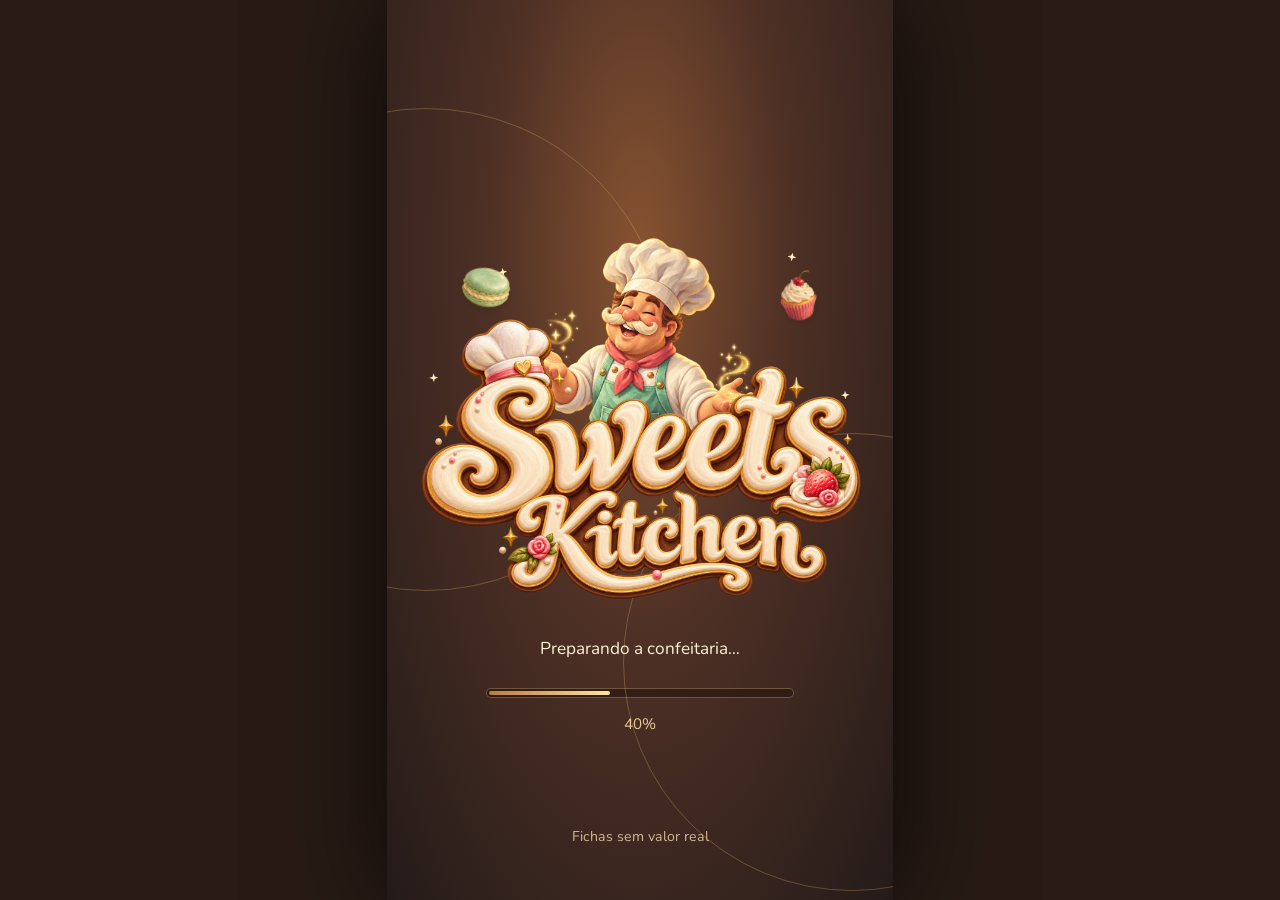
==== jogo/index.html @ a5af39dc "Versiona scripts para evitar cache anterior às correções" ====
<!doctype html>
<html lang="pt-BR">
<head><meta charset="utf-8"><meta name="viewport" content="width=device-width,initial-scale=1,viewport-fit=cover"><title>Sweets Kitchen</title><link rel="stylesheet" href="game.css"><link rel="stylesheet" href="refinement.css"><link rel="stylesheet" href="panels.css"><link rel="stylesheet" href="living-scene.css"><link rel="stylesheet" href="unified-materials.css"><link rel="stylesheet" href="prizes.css"><script defer src="round-engine.js?v=20261010-harness2"></script><script defer src="music.js?v=20261010-harness2"></script><script defer src="game.js?v=20261010-harness2"></script><script defer src="rewards.js?v=20261010-harness2"></script><script defer src="ambient.js?v=20261010-harness2"></script><script defer src="startup.js?v=20261010-harness2"></script></head>
<body>
<main class="game" id="game" aria-label="Sweets Kitchen" data-boot="loading" aria-busy="true">
  <div class="lantern-clean-plate" aria-hidden="true"></div><div class="hanging-lantern hanging-lantern-left" aria-hidden="true"></div><div class="hanging-lantern hanging-lantern-right" aria-hidden="true"></div>
  <div class="lantern-light lantern-light-left" aria-hidden="true"></div>
  <div class="lantern-light lantern-light-right" aria-hidden="true"></div>
  <section class="startup" id="startup" aria-label="Carregamento do jogo">
    <div class="startup-scene"><div class="startup-sweets" aria-hidden="true"><img class="intro-sweet intro-sweet-0" src="../assets/painterly-final/peca_macaron_normal.png" alt=""><img class="intro-sweet intro-sweet-1" src="../assets/painterly-final/peca_cupcake_normal.png" alt=""><img class="intro-sweet intro-sweet-2" src="../assets/painterly-final/peca_cereja_normal.png" alt=""><img class="intro-sweet intro-sweet-3" src="../assets/painterly-final/peca_donut_normal.png" alt=""><i class="intro-spark intro-spark-0"></i><i class="intro-spark intro-spark-1"></i><i class="intro-spark intro-spark-2"></i><i class="intro-spark intro-spark-3"></i><i class="intro-spark intro-spark-4"></i><i class="intro-spark intro-spark-5"></i></div><div class="startup-character" aria-hidden="true"><img src="../assets/painterly-final/chef_entusiasmado.png" alt=""><img class="blink left" src="../assets/painterly-final/chef_entusiasmado_piscando.png" alt=""><img class="blink right" src="../assets/painterly-final/chef_entusiasmado_piscando.png" alt=""><span class="chef-sparkles" aria-hidden="true"><i>✦</i><i>✦</i><i>✦</i></span></div><div class="startup-mark"><img src="../assets/brand/sweets-kitchen-logo.png" alt="Sweets Kitchen"></div></div>
    <p id="startup-message" role="status">Preparando a confeitaria…</p>
    <div class="startup-track" id="startup-progress" role="progressbar" aria-label="Carregando artes" aria-valuemin="0" aria-valuemax="100" aria-valuenow="0"><i></i></div>
    <span class="startup-percent" id="startup-percent">0%</span>
    <button id="startup-retry" hidden>Tentar novamente</button>
    <small>Fichas sem valor real</small>
  </section>
  <header class="hud"><div class="balance"><span class="balance-coins" aria-hidden="true"><img src="../assets/rewards/moeda-chef.png" alt=""><img src="../assets/rewards/moeda-chef.png" alt=""><img src="../assets/rewards/moeda-chef.png" alt=""></span><div><small>Fichas</small><strong id="balance">00</strong></div></div><button class="icon" id="sound" aria-label="Música desligada" aria-pressed="false"><span class="sound-bars" aria-hidden="true"><i></i><i></i><i></i><i></i></span></button><button class="icon" id="menu" aria-label="Abrir menu"><span class="menu-bars" aria-hidden="true"><i></i><i></i><i></i></span></button></header>
  <div class="brand"><svg viewBox="0 0 1536 1024" role="img" aria-label="Sweets Kitchen" xmlns="http://www.w3.org/2000/svg">
    <defs>
      <clipPath id="logo-hat-shape"><path d="M242 258 L230 229 Q168 212 168 157 Q172 101 245 86 Q302 18 368 43 Q391 48 402 69 Q463 62 475 121 Q482 155 447 180 L463 218 Q474 242 465 258 Q368 223 242 258 Z"/></clipPath>
      <clipPath id="logo-fruit-shape"><path d="M1323 555 L1336 514 L1357 521 L1400 500 L1422 531 L1450 520 L1448 553 L1474 560 L1462 592 L1438 612 L1431 654 L1398 670 L1373 653 L1372 632 L1325 637 L1314 612 Z"/></clipPath>
      <mask id="logo-lettering-mask" maskUnits="userSpaceOnUse" x="0" y="0" width="1536" height="1024"><rect width="1536" height="1024" fill="white"/><path d="M1323 555 L1336 514 L1357 521 L1400 500 L1422 531 L1450 520 L1448 553 L1474 560 L1462 592 L1438 612 L1431 654 L1398 670 L1373 653 L1372 632 L1325 637 L1314 612 Z" fill="black"/></mask>
    </defs>
    <g class="logo-hat-stars" aria-hidden="true" fill="#fff2bb" stroke="#bd7c28" stroke-width="2"><path class="hat-star star-one" d="M0 -15 L4 -4 L15 0 L4 4 L0 15 L-4 4 L-15 0 L-4 -4Z"/><path class="hat-star star-two" d="M0 -11 L3 -3 L11 0 L3 3 L0 11 L-3 3 L-11 0 L-3 -3Z"/><path class="hat-star star-three" d="M0 -9 L3 -3 L9 0 L3 3 L0 9 L-3 3 L-9 0 L-3 -3Z"/></g>
<g class="logo-orbit-stars" aria-hidden="true" fill="#ffe7a0" stroke="#bf8130" stroke-width="2"><path class="orbit-star orbit-0" d="M0 -19 L5 -5 L19 0 L5 5 L0 19 L-5 5 L-19 0 L-5 -5Z"/><path class="orbit-star orbit-1" d="M0 -19 L5 -5 L19 0 L5 5 L0 19 L-5 5 L-19 0 L-5 -5Z"/><path class="orbit-star orbit-2" d="M0 -19 L5 -5 L19 0 L5 5 L0 19 L-5 5 L-19 0 L-5 -5Z"/></g>
    <image href="../assets/brand/sweets-kitchen-logo.png" width="1536" height="1024" mask="url(#logo-lettering-mask)"/>
    <g class="logo-hat"><image href="../assets/brand/sweets-kitchen-logo.png" width="1536" height="1024" clip-path="url(#logo-hat-shape)"/></g>

    <g class="logo-fruit"><image href="../assets/brand/sweets-kitchen-logo.png" width="1536" height="1024" clip-path="url(#logo-fruit-shape)"/></g>
  </svg></div>
  <div class="chef" aria-hidden="true"><span class="hand-magic hand-magic-left"><i></i><i></i><i></i></span><span class="hand-magic hand-magic-right"><i></i><i></i><i></i></span><img id="chef" src="../assets/painterly-final/chef_entusiasmado.png" alt=""><img class="turbo-face" src="../assets/painterly-final/chef_turbo_assustado.png" alt=""><img class="blink left" src="../assets/painterly-final/chef_entusiasmado_piscando.png" alt=""><img class="blink right" src="../assets/painterly-final/chef_entusiasmado_piscando.png" alt=""><span class="chef-sparkles" aria-hidden="true"><i>✦</i><i>✦</i><i>✦</i></span></div>
  <div id="chef-speech" class="chef-speech" role="status" aria-live="polite" hidden></div>
  <div class="reward-jar" id="reward-jar" role="img" aria-label="Pote de moedas demonstrativas"><img class="jar-glass" src="../assets/rewards/pote-vidro.png" alt=""><div class="jar-coins" id="jar-coins" aria-hidden="true"></div><span class="jar-reflection" aria-hidden="true"></span></div>
  <div class="turbo-atmosphere" aria-hidden="true"></div><div class="coin-flights" id="coin-flights" aria-hidden="true"></div>
  <img class="worktop" src="../assets/painted-environment/mesa_confeitaria.png" alt="">
  <section class="board" aria-label="Tabuleiro de seis colunas e cinco linhas"><div class="board-frame" aria-hidden="true"></div><div class="grid" id="grid" role="grid" aria-label="Doces"></div><span id="match-announcement" class="sr-only" aria-live="polite"></span><output id="round-label" class="round-label" aria-live="polite"></output><svg class="turbo-border-light" viewBox="0 0 1000 700" preserveAspectRatio="none" aria-hidden="true"><rect x="16" y="16" width="968" height="668" rx="44"/></svg>  <section class="controls scene-turbo" aria-label="Velocidade do jogo"><button class="icon turbo" id="turbo" aria-pressed="false" aria-label="Turbo desligado"><span class="turbo-frame" aria-hidden="true"><i></i></span><i class="turbo-enamel" aria-hidden="true"></i><b aria-hidden="true"><img class="turbo-off-art" src="../assets/rewards/turbo-dourado.png" alt=""><img class="turbo-on-art" src="../assets/rewards/turbo-esmeralda.png" alt=""></b><span>Turbo<small id="turbo-status">Desligado</small></span></button></section></section>
  <section class="round-tools" aria-label="Progresso da fornada"><span class="material-frame" aria-hidden="true"><i></i></span>
    <div class="fornada"><img class="mixer" id="mixer" src="../assets/painterly-final/batedeira_0.png" alt="Batedeira vazia"><div><span>Fornada</span><div class="progress" role="progressbar" aria-label="Fornada" aria-valuemin="0" aria-valuemax="100" aria-valuenow="0" id="fornada-progress"><i></i></div></div></div>
    <div class="multiplier" id="multiplier" aria-label="Multiplicador 1">×1</div>
    <button class="prizes" id="prizes-open">Prêmios</button>
  </section>
  <section class="controls" aria-label="Controles da rodada"><div class="bet"><span class="material-frame" aria-hidden="true"><i></i></span><button class="icon" id="minus" aria-label="Diminuir aposta">−</button><div><small>Aposta</small><output id="bet">R$ 5,00</output></div><button class="icon" id="plus" aria-label="Aumentar aposta">+</button></div><span id="current-bet" class="sr-only">Aposta de R$ 5,00 fictícios, multiplicador 1</span><div class="winnings-panel"><span class="material-frame" aria-hidden="true"><i></i></span><small>Ganhos</small><output id="winnings-total" aria-live="polite">0,00</output><span id="winnings-last">Acumulado</span></div></section>

  <button class="spin" id="spin"><span aria-hidden="true">↻</span><strong>Girar</strong></button>
  <footer>Modo demonstração · fichas sem valor real</footer>
</main>
<dialog id="settings"><button class="close icon" data-close aria-label="Fechar menu">×</button><div class="menu-content"><header class="menu-heading"><small>Sweets Kitchen</small><h1>Menu da casa</h1><div class="menu-sweets" aria-hidden="true"><img src="../assets/painterly-final/peca_macaron_normal.png" alt=""><img src="../assets/painterly-final/peca_cupcake_normal.png" alt=""><img src="../assets/painterly-final/peca_cereja_normal.png" alt=""></div></header><button class="paper-button" id="help-open">Como jogar</button><section class="menu-invite" aria-labelledby="menu-invite-title"><h2 id="menu-invite-title">Convidar um amigo</h2><p>Uma fornada fica melhor com companhia.</p><form id="invite-form"><label for="invite-channel">Como quer convidar?</label><div class="invite-select"><select id="invite-channel"><option value="email">Por e-mail</option><option value="phone">Por SMS</option></select><span aria-hidden="true"></span></div><label id="invite-contact-label" for="invite-contact">E-mail do amigo</label><input id="invite-contact" type="email" autocomplete="off" placeholder="nome@exemplo.com" required maxlength="160"><p class="invite-note">O convite será aberto no seu aplicativo para você revisar e enviar.</p><button type="submit" class="paper-button">Enviar convite</button><p id="invite-status" role="status"></p></form></section></div></dialog>
<dialog id="help"><button class="close icon" data-close aria-label="Fechar ajuda">×</button><h1>Como jogar</h1><p>Toque em <b>Girar</b> para acompanhar a entrada dos doces, o destaque das peças e a cascata.</p><p>Use <b>−</b> e <b>+</b> para escolher a aposta. <b>Turbo</b> acelera as animações.</p><p>Esta demonstração não desconta fichas nem calcula prêmios. A tabela mostra valores ainda não definidos.</p><p>Jogo de entretenimento. Fichas sem valor real.</p><button class="paper-button" data-close>Voltar ao jogo</button></dialog>
<dialog id="prizes"><button class="close icon" data-close aria-label="Fechar prêmios">×</button><img class="prize-logo" src="../assets/brand/sweets-kitchen-logo.png" alt="Sweets Kitchen"><header class="prize-heading"><h1>Doces da casa</h1><p>Prêmios por quantidade de doces iguais</p></header><div class="prize-table-frame"><i class="frame-corner corner-tl" aria-hidden="true"></i><i class="frame-corner corner-tr" aria-hidden="true"></i><i class="frame-corner corner-bl" aria-hidden="true"></i><i class="frame-corner corner-br" aria-hidden="true"></i><div class="prize-table-wrap" tabindex="0" role="region" aria-label="Lista de prêmios, role para ver todos os doces"><table class="prize-table"><caption>Quantidade de doces iguais</caption><thead><tr><th scope="col">Doce</th><th scope="col">3</th><th scope="col">4</th><th scope="col">5</th><th scope="col">6–7</th><th scope="col">8–9</th><th scope="col">10+</th></tr></thead><tbody id="payout-rows"></tbody></table></div></div><p class="prize-note">— Prêmio ainda não definido nesta demonstração.</p></dialog>
</body></html>
---- jogo/game.css ----
@import url('https://fonts.googleapis.com/css2?family=Fredoka:wght@500;600;700&family=Nunito:wght@600;700;800&display=swap');
:root{color-scheme:light;--chocolate:#442338;--cream:#fff4d6;--gold:#ffce63;--mint:#205b54}*{box-sizing:border-box}body{margin:0;min-height:100dvh;display:grid;place-items:center;background:#281b15;font-family:Nunito,system-ui,sans-serif;color:var(--chocolate)}button{font:inherit;color:inherit;border:0;cursor:pointer;-webkit-tap-highlight-color:transparent}button:focus-visible{outline:3px solid #205b54;outline-offset:3px}button:disabled{opacity:.48;cursor:default}button:active:not(:disabled){transform:translateY(2px) scale(.97)}
.game{height:min(100dvh,960px);width:min(100vw,56.25dvh,540px);aspect-ratio:9/16;position:relative;isolation:isolate;overflow:hidden;background:url('../assets/painted-environment/fundo_confeitaria_sem_cupcakes.png') center/cover;container-type:inline-size}.hud{position:absolute;z-index:10;top:5.3%;left:3.7%;right:3.7%;display:flex;gap:2.5%;height:7%}.balance{width:60%;display:flex;gap:3%;align-items:center;padding:2% 8% 2% 3%;background:#fff4d6;border:3px double #a57234;border-radius:22px;box-shadow:0 3px 8px #35180780}.balance img{width:22%;height:100%;object-fit:contain}.balance small,.controls small{text-transform:uppercase;font-size:2.5cqw;font-weight:800;display:block;line-height:1}.balance strong{font-size:5.6cqw;line-height:1.1}.hud>.icon{margin-left:auto}.icon{position:relative;background:url('../assets/painterly-final/icone_base.png') center/125% 125%;width:12.3cqw;height:12.3cqw;flex-shrink:0;display:grid;place-items:center;font-size:6.5cqw;border-radius:24%;font-family:Nunito,sans-serif}.brand{position:absolute;z-index:3;left:35%;top:13.8%;width:38%;font:700 10.4cqw/.93 Fredoka,ui-rounded,sans-serif;color:#ffe6ac;text-shadow:0 2px 2px #613c22;text-align:center}.brand span{display:block;font-size:8.4cqw;letter-spacing:.09em;margin-top:.06em}.chef{position:absolute;z-index:2;top:12.4%;left:-1.5%;width:37%;aspect-ratio:1;animation:breathe 3.8s ease-in-out infinite;transform-origin:50% 95%}.chef img{position:absolute;width:100%;height:100%;object-fit:contain}.chef .blink{opacity:0;animation:blink 4.8s linear infinite}.blink.left{mask-image:radial-gradient(ellipse 3.8% 3.2% at 43.2% 30.6%,#000 75%,transparent)}.blink.right{mask-image:radial-gradient(ellipse 4% 3.2% at 52.8% 32.7%,#000 75%,transparent)}.game.celebrating .blink{display:none}.worktop{position:absolute;z-index:3;pointer-events:none;top:23%;left:-1%;width:102%;height:76%;object-fit:fill}.mixer{position:absolute;z-index:5;width:20%;top:13%;right:2%;height:12%;object-fit:contain}.multiplier{position:absolute;z-index:8;top:21.4%;right:15%;width:20%;height:4.2%;background:#fff4d6;border:3px double #b88c48;border-radius:13%;font:700 5cqw Fredoka,sans-serif;display:grid;place-items:center;box-shadow:0 3px 6px #42231b77}
.board{position:absolute;z-index:6;left:3.7%;top:24%;width:92.6%;height:35.9%}.board-frame{position:absolute;inset:0;overflow:hidden}.board-frame:before{content:'';position:absolute;left:-.35%;top:-7%;width:100.8%;height:119.4%;background:url('../assets/painted-environment/bandeja_grade_fina.png') center/100% 100%}.grid{position:absolute;inset:5% 3.4%;display:grid;grid-template-columns:repeat(6,minmax(0,1fr));grid-template-rows:repeat(5,minmax(0,1fr));gap:1%;overflow:hidden;border-radius:2%}.cell{min-width:0;min-height:0;position:relative;border:1px solid #bd9a6255;border-radius:10%;background:#fff8e51c;display:grid;place-items:center}.cell img{width:104%;height:104%;object-fit:contain;max-width:none;transition:filter .15s,transform .18s;pointer-events:none}.cell.highlight img{filter:drop-shadow(0 0 6px #ffc552);transform:scale(1.07)}.cell.disappear img{animation:dissolve calc(.2s * var(--motion-speed,1)) ease-in forwards}.grid.spinning img{animation:reel .22s linear infinite;animation-delay:calc(var(--column)*-31ms);filter:blur(1px)}.grid.cascade .cell.falling img{animation:fall calc(.38s * var(--motion-speed,1)) cubic-bezier(.2,.8,.2,1) both;animation-delay:calc(var(--column)*10ms * var(--motion-speed,1))}.round-label{position:absolute;left:28%;right:28%;top:44%;text-align:center;background:#fff4d6ed;border:2px solid #b9914b;border-radius:14px;font-weight:800;font-size:3cqw;padding:1.5%;pointer-events:none;opacity:0;transition:opacity .15s}.round-label:not(:empty){opacity:1}
.payout{position:absolute;z-index:6;left:5%;top:61%;width:90%;height:17.7%;padding:2% 5%;background:linear-gradient(#fff5dbef,#f6e6c7f5);border:4px double #a57535;border-radius:9%;box-shadow:0 4px 6px #51270c77}.payout table{width:100%;height:100%;table-layout:fixed;border-collapse:collapse;text-align:center;font-size:3.1cqw;font-weight:800}.payout th{font-size:2.55cqw;line-height:1}.payout td,.payout th{padding:0;height:12.5%}.payout tbody th img{display:block;width:4.9cqw;height:3.6cqw;object-fit:contain;margin:auto}.controls{position:absolute;z-index:8;top:81%;left:4%;right:4%;height:7%;display:flex;align-items:center;justify-content:space-between;gap:2%}.bet{display:flex;align-items:center;justify-content:space-between;gap:1cqw;background:#fff4d6;border:2px solid #bd9557;border-radius:18px;width:43%;height:100%}.bet>div{text-align:center}.bet output{font-size:4.3cqw;font-weight:800}.bet .icon{width:11cqw;height:12.3cqw}.current-bet{text-align:center;flex:1}.current-bet strong{font-size:3.7cqw;display:block;line-height:1.6}.turbo span{position:absolute;bottom:-2.7cqw;font-size:2.6cqw;font-weight:800}.turbo[aria-pressed=true]:after{content:none}.spin{position:absolute;z-index:9;left:27%;top:89%;width:46%;height:7.5%;background:url('../assets/painterly-final/botao_girar_base.png') center/109% 129%;display:flex;align-items:center;justify-content:center;gap:4%;font:700 6cqw Fredoka,ui-rounded,sans-serif;color:#fff4d6;text-shadow:0 2px 2px #66282b}.spin span{font-size:6cqw}.game footer{position:absolute;bottom:.6%;left:0;right:0;text-align:center;font-size:2.2cqw;color:#fff4d6;text-shadow:0 1px 4px #291708;z-index:12}
dialog{background:#fff0d8;color:var(--chocolate);border:3px double #b78649;border-radius:24px;box-shadow:0 16px 70px #0009;max-width:430px;width:calc(100vw - 32px);padding:40px 28px 26px}dialog::backdrop{background:#24100acc;backdrop-filter:blur(3px)}dialog h1{font:700 36px Fredoka,sans-serif;margin:20px 0 28px}dialog p{line-height:1.6}dialog .close{position:absolute;right:12px;top:12px;width:44px;height:44px;font-size:30px}.setting{display:flex;align-items:center;justify-content:space-between;margin:26px 0;font-weight:800}.toggle{padding:12px 16px;border-radius:12px;background:#e5cfaa;min-width:120px}.toggle[aria-pressed=true]{background:#205b54;color:#fff4d6}.paper-button{display:block;width:100%;min-height:48px;margin-top:18px;border:1px solid #a87943;border-radius:12px;background:#f1d49f;font-weight:800}
@keyframes blink{0%,39%,43%,100%{opacity:0}40%,42%{opacity:1}}@keyframes breathe{50%{transform:translateY(-.8%)}}@keyframes reel{from{transform:translateY(-12%)}to{transform:translateY(12%)}}@keyframes fall{from{transform:translateY(-130%);opacity:.3}to{transform:translateY(0);opacity:1}}@keyframes dissolve{to{transform:scale(.45) rotate(8deg);opacity:0}}@media(prefers-reduced-motion:reduce){*,*:before,*:after{animation:none!important;transition:none!important}.cell.disappear img{opacity:.2}.chef .blink{display:none}}@media(max-aspect-ratio:9/16){.game{width:100vw;height:auto;min-height:0}}@media(min-width:800px){.game{box-shadow:0 0 100px #000b}}
---- jogo/refinement.css ----
/* Composição revisada: cenário livre no terço superior e controles agrupados. */
/* Luz alinhada às chamas pintadas no fundo; atrás dos controles. */
.lantern-light{position:absolute;z-index:1;pointer-events:none;left:27.3%;top:5.7%;width:24%;aspect-ratio:1;transform:translate(-50%,-50%);border-radius:50%;background:radial-gradient(ellipse,#fff6bd99 0%,#ffd36c70 12%,#ffbd4545 28%,#ffa1331c 48%,transparent 70%);mix-blend-mode:screen;opacity:.65;animation:lantern-glow 3.7s linear infinite}
.lantern-light-right{left:68.9%;top:5.8%;animation-duration:4.3s;animation-delay:-1.7s}
.lantern-light:after{content:'';position:absolute;left:46%;top:41%;width:8%;height:18%;border-radius:60% 40% 55% 45%;background:radial-gradient(ellipse,#fffbe9bb 0%,#ffe39e77 40%,transparent 72%);transform-origin:50% 85%;animation:lantern-flame 1.9s ease-in-out infinite}
.lantern-light-right:after{animation-duration:2.3s;animation-delay:-.9s}
@keyframes lantern-glow{
  0%,100%{opacity:.72;transform:translate(-50%,-50%) scale(1)}
  12%{opacity:.88;transform:translate(-50%,-50%) scale(1.04)}
  16%{opacity:.44;transform:translate(-50%,-50%) scale(.95)}
  20%{opacity:.94;transform:translate(-50%,-50%) scale(1.06)}
  36%{opacity:.75;transform:translate(-50%,-50%) scale(1.01)}
  43%{opacity:.52;transform:translate(-50%,-50%) scale(.97)}
  47%{opacity:1;transform:translate(-50%,-50%) scale(1.08)}
  65%{opacity:.81;transform:translate(-50%,-50%) scale(1.03)}
  74%{opacity:.46;transform:translate(-50%,-50%) scale(.96)}
  79%{opacity:.93;transform:translate(-50%,-50%) scale(1.05)}
  89%{opacity:.68;transform:translate(-50%,-50%) scale(.99)}
}
@keyframes lantern-flame{
  0%,100%{opacity:.86;transform:rotate(-3deg) scale(.97,1.04)}
  19%{opacity:1;transform:rotate(5deg) scale(.88,1.13)}
  29%{opacity:.48;transform:rotate(-7deg) scale(1.04,.86)}
  38%{opacity:.95;transform:rotate(3deg) scale(.93,1.12)}
  62%{opacity:.8;transform:rotate(-4deg) scale(1.01,.98)}
  76%{opacity:.52;transform:rotate(6deg) scale(.9,.88)}
  84%{opacity:1;transform:rotate(-2deg) scale(.95,1.1)}
}
@media(prefers-reduced-motion:reduce){.lantern-light,.lantern-light:after{animation:none}}
.hud{top:4%;height:6.4%;gap:3%}.balance{width:49%;border-radius:18px;padding:2% 5% 2% 3%;border:1px solid #bd965f;background:#fff4d6ed;box-shadow:0 2px 8px #24140640}.balance small{font-size:2.8cqw}.balance strong{font-size:5.2cqw}.hud>.icon{width:11.5cqw;height:11.5cqw;font-size:5.5cqw}.hud>#sound{margin-left:auto}.hud>#menu{margin-left:0}
.brand{top:15%;left:39%;width:40%;font-size:8.3cqw}.brand span{font-size:5.7cqw;letter-spacing:.18em;margin-top:.2em}.chef{top:22%;left:0;width:38%}.worktop{top:33%;height:65%;left:-2%;width:104%}.board{top:34%;left:4.5%;width:91%;height:35.5%}.board-frame{border-radius:6%;filter:drop-shadow(0 3px 4px #3a200966)}.grid{inset:5.8% 4%;gap:.8%;border-radius:3%}.cell{background:transparent;border-color:#b68b5633;border-radius:12%}.cell img{width:95%;height:95%;transition:filter .2s;will-change:transform,opacity}.grid.spinning img,.grid.cascade .cell.falling img,.cell.disappear img{animation:none}.cell.highlight{background:#fff2c377;box-shadow:inset 0 0 12px #edbd6599}.cell.highlight img{filter:drop-shadow(0 0 5px #ffbd50);transform:scale(1.06)}
.round-tools{position:absolute;z-index:7;top:71%;left:7%;right:7%;height:6.3%;display:flex;align-items:center;gap:4%;padding:0 3%;background:#fff3dccc;border:1px solid #b6936066;border-radius:14px;box-shadow:0 2px 5px #41200e22}.fornada{display:flex;align-items:center;gap:6%;flex:1;min-width:0;height:100%}.fornada .mixer{position:static;flex-shrink:0;width:11cqw;height:11cqw;object-fit:contain}.fornada>div{width:100%}.fornada span{font-size:3cqw;font-weight:800}.progress{height:1.4cqw;min-height:4px;background:#d9c4a3;border-radius:30px;margin-top:1cqw;overflow:hidden}.progress i{display:block;height:100%;width:0;background:#678d73;border-radius:inherit;transition:width .5s ease}.round-tools .multiplier{position:static;width:auto;height:auto;flex-shrink:0;border:0;border-radius:0;background:transparent;box-shadow:none;font-size:5.1cqw;padding:0 2%}.prizes{background:transparent;border-left:1px solid #ae8c5d66;padding:0 0 0 4%;height:70%;font-size:3cqw;font-weight:800;min-height:36px}
.controls{top:79.6%;left:7%;right:7%;height:7.4%;gap:5%}.bet{width:66%;height:100%;padding:0 1%;border:1px solid #b88c4c;border-radius:16px;box-shadow:0 3px 6px #46240933;background:#fff1d9}.bet .icon{background:transparent;width:13cqw;height:13cqw;border-radius:12px;font-size:6.4cqw}.controls small{font-size:3cqw;line-height:1.2;text-transform:none}.bet output{font-size:5.3cqw;line-height:1.05}.controls .turbo{width:29%;height:100%;display:flex;justify-content:center;align-items:center;gap:8%;background:#efe0c4;border:1px solid #ae8950;border-radius:16px;font-size:5.5cqw;box-shadow:0 3px 6px #46240933}.turbo span{position:static;display:block;font-size:3.2cqw;line-height:1.3;text-align:left}.turbo span small{font-size:2.5cqw;font-weight:700;display:block;opacity:.8}.turbo[aria-pressed=true]{background:#315f50;color:#fff4d6;border-color:#315f50}.turbo[aria-pressed=true]:after{display:none}.spin{left:22%;width:56%;top:88.7%;height:7.5%;font-size:6.1cqw}.spin span{font-size:6cqw}.game footer{bottom:.7%;font-size:2.3cqw}
#prizes{max-width:460px}#prizes .payout{position:static;width:100%;height:auto;margin:24px 0;padding:10px;border:1px solid #d4b688;border-radius:16px;box-shadow:none;background:#fff8e9;overflow:hidden}#prizes table{font-size:15px;height:auto}#prizes th{font-size:13px;padding:8px 0}#prizes td{padding:8px 0}#prizes tbody th img{width:38px;height:34px}#prizes tbody tr+tr{border-top:1px solid #dfcdae77}.prize-note{font-size:13px;color:#735b48}.sr-only{position:absolute;width:1px;height:1px;padding:0;margin:-1px;overflow:hidden;clip-path:inset(50%);white-space:nowrap;border:0}.round-label{font-size:3cqw;left:10%;right:10%;top:37%}
@media(prefers-reduced-motion:reduce){.progress i{transition:none}.cell.disappear img{opacity:.15}}

/* Abertura: tela de carga independente da montagem do tabuleiro. */
.game[data-boot=loading]>:not(.startup){visibility:hidden}
.startup{position:absolute;z-index:100;inset:0;display:flex;flex-direction:column;justify-content:center;align-items:center;background:radial-gradient(ellipse at 50% 28%,#875331 0%,#4e3025 42%,#241b19 100%);color:#fff1d5;text-align:center;padding:12%;overflow:hidden}
.startup:before,.startup:after{content:'';position:absolute;width:62%;aspect-ratio:1;border:1px solid #d8af6550;border-radius:50%;pointer-events:none}.startup:before{top:12%;left:-40%;width:95%}.startup:after{bottom:1%;right:-37%;width:90%}
.startup[hidden]{display:none}.startup-mark{font:700 16cqw/.9 Fredoka,ui-rounded,sans-serif;color:#ffe4a4;text-shadow:0 4px 18px #2d151155}.startup-mark span{display:block;font-size:8cqw;letter-spacing:.28em;margin:3cqw 0 0 .28em}.startup p{font-size:3.4cqw;margin:10cqw 0 5cqw;min-height:1.5em}.startup-track{width:80%;height:2cqw;border-radius:999px;background:#1e110b80;border:1px solid #ceac6e66;padding:2px;overflow:hidden}.startup-track i{display:block;height:100%;width:var(--loaded,0%);background:linear-gradient(90deg,#bc7b3e,#ffe4a4);border-radius:inherit;transition:width .2s ease}.startup-percent{font-size:3cqw;margin-top:3cqw;font-variant-numeric:tabular-nums;color:#e8cb9a}.startup>small{position:absolute;bottom:6%;font-size:2.8cqw;color:#d1b894}.startup button{margin-top:7cqw;background:#ffe4a4;color:#442338;border-radius:14px;padding:12px 22px;font-weight:800;min-height:44px}.game[data-boot=assembling] .chef{animation:none}
@media(prefers-reduced-motion:reduce){.startup-track i{transition:none}}

/* Identificação inequívoca da combinação antes da remoção. */
.grid.has-match .cell:not(.highlight){opacity:.38;filter:saturate(.6);transition:opacity .18s,filter .18s}
.grid.has-match .cell.highlight{z-index:2;border:2px solid #d99520;background:#fff1bd;box-shadow:inset 0 0 0 1px #fff9e2,0 0 10px #f8bf5299}
.grid.has-match .cell.highlight:after{content:'✓';position:absolute;right:2%;top:2%;display:grid;place-items:center;width:3.3cqw;height:3.3cqw;min-width:12px;min-height:12px;border-radius:50%;background:#86521e;color:#fff8dd;font-size:2.6cqw;font-weight:900;box-shadow:0 1px 3px #3d230b55;pointer-events:none}
.grid.has-match .cell.highlight img{filter:drop-shadow(0 0 5px #efb43b)}

/* Marca original Sweets Kitchen. */
.game>.brand{left:35%;top:12%;width:59%;height:19%;font-size:0;line-height:0;text-shadow:none}
.brand>img{display:block;width:100%;height:100%;object-fit:contain}
.startup-mark{width:126%;font-size:0;line-height:0;text-shadow:none}
.startup-mark>img{display:block;width:100%;height:auto;object-fit:contain}

/* Chef junto da marca, com a cintura escondida no encontro com a bancada. */
.game>.chef{top:16%;left:1%;mask-image:linear-gradient(#000 0%,#000 72%,transparent 84%)}
.game.celebrating>.chef{animation:chef-cheer 1100ms ease-in-out 2}
@keyframes chef-cheer{0%,100%{transform:translateY(0) rotate(0)}35%{transform:translateY(-2.8%) rotate(-2deg)}70%{transform:translateY(-1%) rotate(1.5deg)}}

/* Estrelas nas combinações; camada independente para não cortar nas células. */
.win-effects{position:absolute;inset:0;z-index:4;pointer-events:none;overflow:visible}
.win-star{position:absolute;width:3.6cqw;height:3.6cqw;background:linear-gradient(135deg,#fffbe5 12%,#ffe896 40%,#e7a32e 80%);clip-path:polygon(50% 0,62% 34%,98% 35%,70% 57%,80% 94%,50% 72%,20% 94%,30% 57%,2% 35%,38% 34%);will-change:transform,opacity}
.grid.has-match .cell.highlight{animation:winning-glow calc(620ms * var(--motion-speed,1)) ease-in-out 2}
@keyframes winning-glow{0%,100%{box-shadow:inset 0 0 0 1px #fff9e2,0 0 8px #f8bf5277}50%{box-shadow:inset 0 0 14px #ffe6a6,0 0 16px #ffd36ecc}}
@media(prefers-reduced-motion:reduce){.win-effects{display:none}.game.celebrating>.chef,.grid.has-match .cell.highlight{animation:none}}

/* Peças elevadas sobre cavidades rasas, com folga para o pulso vencedor.
   Posicionamento absoluto evita que o tamanho intrínseco das artes expanda a célula.
   Recorte só no tabuleiro: a queda continua atravessando as linhas da coluna. */
.board-frame{filter:drop-shadow(0 1.2cqw 1cqw #351b0c70) drop-shadow(0 .3cqw .2cqw #351b0c55)}
.grid{box-shadow:inset 0 .6cqw 1cqw #49250e44,inset 0 -.2cqw .4cqw #fff2cd66}
.grid .cell{border:2px solid #ac815b55;background:linear-gradient(145deg,#6b391216,#ffedc323 60%,#fff2d637);box-shadow:inset 0 .35cqw .65cqw #512b1533,inset 0 -.2cqw .3cqw #fff5d780}
.grid .cell img{position:absolute;inset:10%;width:80%;height:80%;max-width:80%;max-height:80%;object-fit:contain;transform-origin:center;filter:drop-shadow(.2cqw .65cqw .35cqw #44210f70) drop-shadow(0 .14cqw .1cqw #391c0f55)}
.grid.has-match .cell.highlight img{transform:scale(1.04);filter:drop-shadow(.25cqw .85cqw .45cqw #44210f80) drop-shadow(0 0 .45cqw #ffc95688)}
.round-tools{box-shadow:inset 0 1px 0 #fff8e8,0 .45cqw 0 #9b754b,0 1cqw 1.2cqw #38200d44}
.bet,.controls .turbo{box-shadow:inset 0 1px 0 #fff9eb,0 .55cqw 0 #997148,0 1cqw 1.2cqw #38200d44}
.spin{filter:drop-shadow(0 .65cqw .3cqw #3a1d0b66)}
---- jogo/panels.css ----
/* Sweets Kitchen — esmaltado, latão e madeira com luz vinda do alto à esquerda. */
.game{--panel-ink:#553021;--panel-rim:#a46c2d;--panel-light:#fff4d7}
.hud{height:5.8%;align-items:center;gap:2.4%;top:3.4%}
.hud .balance{position:relative;width:36%;height:100%;gap:7%;padding:1% 5% 1% 2%;border:3px solid #a97639;border-radius:1.7cqw 1.7cqw 3.2cqw 3.2cqw;color:var(--panel-ink);background:radial-gradient(ellipse at 25% 0%,#fffbed 0%,transparent 65%),linear-gradient(110deg,#e8c78d,#fff1cf 37%,#e8c68d);box-shadow:inset 0 0 0 1px #fff4cc,inset 0 -3px 4px #a46c2d44,0 .65cqw 0 #70451e,0 1.15cqw 1.3cqw #31180580}
.hud .balance:before,.hud .balance:after{content:'';position:absolute;top:44%;width:.7cqw;height:.7cqw;border-radius:50%;background:radial-gradient(circle at 30% 25%,#fff2b9,#a46e2c 60%,#603611);box-shadow:0 1px 1px #5c351e80}
.hud .balance:before{left:2%}.hud .balance:after{right:3%}
.balance img{width:29%;height:90%;filter:drop-shadow(0 .45cqw .25cqw #62370770)}
.balance>div{min-width:0}.balance small{font-size:2.25cqw;letter-spacing:.06em}.balance strong{display:block;font-size:4.6cqw;font-variant-numeric:tabular-nums;line-height:1.08;text-shadow:0 1px #fff9e3}
.hud>.icon{width:9.2cqw;height:9.2cqw;min-width:36px;min-height:36px;font-size:4.3cqw;border-radius:27%;color:#634129;background-size:127% 127%;filter:drop-shadow(0 .5cqw .3cqw #2e180b80);text-shadow:0 1px #fff4da}
.hud>#sound{margin-left:auto}.hud>#menu{margin-left:0}
.hud>.icon[aria-pressed=true]{color:#225b4b;filter:drop-shadow(0 .5cqw .3cqw #2e180b80) drop-shadow(0 0 .7cqw #ffe39e)}
.round-tools{gap:2.8%;padding:0 2.2%;border:2px solid #a56c31;border-radius:2.8cqw;color:var(--panel-ink);background:radial-gradient(ellipse at 28% 0%,#fff8decc,transparent 70%),linear-gradient(#f1d6a3,#e1b97b);box-shadow:inset 0 0 0 1px #fff3cf,inset 0 .7cqw 1cqw #fffae68c,inset 0 -.5cqw .6cqw #a0692f50,0 .7cqw 0 #865225,0 1.2cqw 1.2cqw #30160566}
.fornada{gap:2%;flex:1;min-width:0}.fornada .mixer{width:10cqw;height:11cqw;margin-left:-.6cqw;filter:drop-shadow(0 .6cqw .35cqw #73471866)}.fornada>div{min-width:0;padding-right:2%}.fornada span{font-size:2.6cqw;text-shadow:0 1px #fff5d9;letter-spacing:.025em}
.progress{height:2.25cqw;min-height:7px;margin-top:.8cqw;padding:2px;background:linear-gradient(#785735,#ac8855);border:1px solid #a9773d;box-shadow:inset 0 2px 3px #3d200c80,0 1px 0 #fff6dccc}
.progress i{position:relative;background:linear-gradient(#b3e1b4,#59947c 45%,#2e6456 70%,#6d9f7e);box-shadow:inset 0 1px 0 #eeffe0,0 0 5px #f2ec9166;min-width:0}
.round-tools .multiplier{width:8.8cqw;height:8.8cqw;max-height:90%;padding:0;border:2px solid #b47b36;border-radius:50%;font-size:4cqw;color:#774821;background:radial-gradient(circle at 35% 25%,#fff9dd,#f5d17d 55%,#c48a3c);box-shadow:inset 0 0 0 1px #fff3ba,inset 0 -.5cqw .4cqw #98601c44,0 .35cqw 0 #96602c,0 .6cqw .6cqw #6b391c55;text-shadow:0 1px #fff6cc}
.prizes{height:67%;min-height:30px;flex-shrink:0;padding:0 2.7%;border:1px solid #8b592e;border-radius:1.8cqw;color:#fff1cc;font-size:2.55cqw;letter-spacing:.01em;background:linear-gradient(#956940,#77502f 55%,#634022);box-shadow:inset 0 1px 0 #d1a876,inset 0 -1px 0 #4b2b15,0 .4cqw 0 #543219,0 .6cqw .5cqw #69421f55;text-shadow:0 1px 1px #3b2217}
.controls{gap:4%}.bet{width:65%;padding:1.1cqw;gap:1.2cqw;border:2px solid #9b622c;border-radius:2.8cqw;color:var(--panel-ink);background:radial-gradient(ellipse at 35% 0%,#fff9e6,transparent 75%),linear-gradient(#f4deac,#d9b275);box-shadow:inset 0 0 0 1px #fff2c9,inset 0 -.5cqw .65cqw #95642c50,0 .7cqw 0 #835021,0 1.2cqw 1.3cqw #361c0d66}
.bet>div{flex:1;align-self:stretch;display:flex;flex-direction:column;justify-content:center;min-width:0;background:linear-gradient(#f6e6c4,#fff5de);border:1px solid #b7945d;border-radius:1.7cqw;box-shadow:inset 0 .3cqw .5cqw #8b5f3033,0 1px 0 #fff1c5}
.controls small{font-size:2.5cqw;line-height:1.2}.bet output{font:700 5.2cqw/1.05 Fredoka,ui-rounded,sans-serif;text-shadow:0 1px #fff}
.bet .icon{width:9.4cqw;height:9.4cqw;max-height:100%;border:1px solid #a1682e;border-radius:2.1cqw;font-size:5.4cqw;background:linear-gradient(135deg,#fff3cf,#dfb675 70%,#ca9957);box-shadow:inset 0 1px 0 #fff9e4,inset 0 -2px 2px #b17a3755,0 .4cqw 0 #91602c,0 .7cqw .5cqw #6e441e44;text-shadow:0 1px #fff8e0}
.bet .icon:disabled{opacity:.52;box-shadow:inset 0 1px 4px #6f421933}
.controls .turbo{width:31%;gap:7%;padding:0 3%;border:2px solid #9b622c;border-radius:2.8cqw;color:#694629;background:linear-gradient(135deg,#fff3ce,#e2be85);box-shadow:inset 0 0 0 1px #fff3d0,inset 0 -.5cqw .7cqw #9c6b3150,0 .7cqw 0 #835021,0 1.2cqw 1.3cqw #361c0d66}
.turbo>b{font-size:6.1cqw;text-shadow:0 1px #fff9e3;filter:drop-shadow(0 2px 1px #93602b55)}.turbo span{font-size:2.95cqw;line-height:1.4}.turbo span small{font-size:2.25cqw;opacity:1}
.controls .turbo[aria-pressed=true]{border-color:#93662f;background:linear-gradient(135deg,#7eb39b,#347060 60%,#275746);color:#fff5d2;box-shadow:inset 0 0 0 1px #c2d29d,inset 0 2px 4px #a2d4b077,0 .7cqw 0 #704c27,0 1.2cqw 1.3cqw #361c0d66}.turbo[aria-pressed=true]>b{text-shadow:0 1px #244a35;color:#ffdf80}
.game button:focus-visible{outline:3px solid #ffefac;outline-offset:3px;box-shadow:0 0 0 5px #483016}
/* O menu é uma placa esmaltada em uma moldura de madeira e latão. */
dialog{border:8px solid #85532b;border-radius:28px;padding:34px 26px 28px;max-height:calc(100dvh - 36px);overflow:auto;color:#563629;background:radial-gradient(ellipse at 20% 0%,#fffbeb,transparent 65%),repeating-linear-gradient(100deg,#b1844610 0 1px,transparent 1px 5px),linear-gradient(#f8e9c8,#ecd1a0);box-shadow:inset 0 0 0 2px #ffe7aa,inset 0 0 0 5px #c2914f,inset 0 0 18px 8px #8e592329,0 0 0 1px #f3cf86,0 6px 0 1px #4e2c18,0 18px 50px #160b08bb}
dialog::backdrop{background:#201109b8;backdrop-filter:blur(5px)}
dialog h1{position:relative;font:700 32px/1.15 Fredoka,ui-rounded,sans-serif;margin:14px 36px 26px 0;padding-bottom:16px;color:#6a4226;text-shadow:0 2px #fff6dc}
dialog h1:after{content:'';position:absolute;left:0;bottom:0;width:76px;height:4px;border-radius:5px;background:linear-gradient(90deg,#a67235,#e4b85a,#b6813d);box-shadow:0 1px 0 #fff7dd}
dialog .close{top:13px;right:13px;width:40px;height:40px;font-size:27px;filter:drop-shadow(0 3px 2px #7c512466);color:#69432a}
dialog p{font-size:15px;line-height:1.65}.setting{margin:18px 0;padding:0 0 16px;gap:12px;border-bottom:1px solid #bc945c66;text-shadow:0 1px #fff5dc}
.toggle{position:relative;min-width:128px;min-height:44px;padding:11px 15px 11px 29px;border:1px solid #a67942;border-radius:13px;color:#62432b;background:linear-gradient(#ead5aa,#cfad75);box-shadow:inset 0 2px 4px #72462033,0 1px 0 #fff6d5;font-size:14px}
.toggle:before{content:'';position:absolute;left:11px;top:calc(50% - 4px);width:8px;height:8px;border-radius:50%;background:#9c7850;box-shadow:inset 0 1px 2px #46251266,0 1px #fff0ca}
.toggle[aria-pressed=true]{background:linear-gradient(#558770,#2c5b4a);border-color:#355b40;color:#fff7da;box-shadow:inset 0 1px 0 #a4c299,0 2px 0 #214738}.toggle[aria-pressed=true]:before{background:#f6dc79;box-shadow:0 0 6px #ffe997}
.paper-button{min-height:48px;margin-top:16px;border:1px solid #976030;border-radius:13px;background:linear-gradient(#ffedbd,#e6bf79 65%,#d3a460);color:#644126;box-shadow:inset 0 1px 0 #fff9e3,inset 0 -2px 2px #a9733533,0 3px 0 #9a6835,0 5px 7px #78482133;text-shadow:0 1px #fff0c7}
dialog>.paper-button:last-child{margin-top:22px;color:#fff6dd;background:linear-gradient(#739c7d,#3e725b 55%,#305c48);border-color:#355c43;box-shadow:inset 0 1px 0 #c8d4a6,0 3px 0 #294b37,0 5px 7px #4b382c44;text-shadow:0 1px #254934}
dialog button:focus-visible{outline:3px solid #235443;outline-offset:4px}
#prizes .payout{border:2px solid #b4894c;background:linear-gradient(#fff4da,#f3dfb4);box-shadow:inset 0 2px 5px #94673733,0 1px #fff8e5;border-radius:14px;padding:8px}#prizes table{font-size:14px}#prizes th{font-size:12px}#prizes td{color:#624127}.prize-note{color:#755339}
@media(max-width:360px){dialog{padding:26px 18px 23px;border-width:6px}dialog h1{font-size:29px}.toggle{min-width:116px}#prizes .payout{padding:5px}#prizes table{font-size:12px}#prizes th{font-size:10px}}
/* Quadro de receitas: números encaixados em pequenas cavidades de latão. */
#prizes .payout{padding:8px 6px 10px;border:3px solid #9e6b32;border-radius:17px;background:repeating-linear-gradient(95deg,#90612c09 0 2px,transparent 2px 7px),linear-gradient(135deg,#f2d9a5,#cea266);box-shadow:inset 0 0 0 1px #fff0c0,inset 0 3px 6px #73431744,0 3px 0 #86552b,0 6px 9px #79502c33}
#prizes table{width:100%;table-layout:fixed;border-collapse:separate;border-spacing:3px 5px;font-variant-numeric:tabular-nums}
#prizes thead th{height:32px;padding:4px 0 7px;color:#694423;font-weight:900;text-shadow:0 1px #fff2cc;border-bottom:2px solid #a8793d;box-shadow:0 1px 0 #ffeabd}
#prizes thead th:first-child{width:18%;font-size:11px}
#prizes tbody td{height:40px;padding:6px 1px;border:1px solid #b08a51;border-radius:6px;color:#6b4528;background:linear-gradient(#dfc595,#fff1cc 70%,#f5ddb0);box-shadow:inset 0 2px 3px #89603033,0 1px 0 #fff0c5;text-shadow:0 1px #fff6dc;line-height:1.15}
#prizes tbody th{height:40px;padding:1px;background:radial-gradient(ellipse at center,#fff5dca8,transparent 75%);border:0}
#prizes tbody th img{width:40px;height:36px;max-width:100%;margin:auto;object-fit:contain;filter:drop-shadow(0 3px 2px #623a2355)}
#prizes tbody tr+tr{border:0}
#prizes .prize-note{padding:10px 13px;border-left:3px solid #af803f;border-radius:3px 9px 9px 3px;background:#fff1d155;box-shadow:inset 0 1px 0 #fff8e388;font-size:12px}
/* Evita comprimir os dois textos da placa em telas estreitas. */
.hud .balance{padding-top:0;padding-bottom:0}
@media(max-width:360px){#prizes .payout{padding:6px 3px 8px}#prizes table{border-spacing:2px 4px}#prizes thead th:first-child{font-size:9px}#prizes tbody td{font-size:12px;height:36px}#prizes tbody th{height:36px}#prizes tbody th img{height:31px}}
/* Comando de velocidade em medalhão, com gravação dupla no latão. */
.turbo>b{display:grid;place-items:center;flex:0 0 6.2cqw;width:6.2cqw;height:6.2cqw;border:1px solid #ac7b37;border-radius:50%;background:radial-gradient(circle at 30% 20%,#fff1b7,#dfb45e 65%,#b97f35);box-shadow:inset 0 0 0 1px #ffe9a4,0 .35cqw .25cqw #7d501e55;filter:none;color:#805123;font:800 5cqw/1 Nunito,system-ui,sans-serif;text-shadow:0 1px #fff2c1;padding-bottom:.5cqw}
.turbo[aria-pressed=true]>b{color:#fff5c3;border-color:#d8ba6a;background:radial-gradient(circle at 30% 20%,#e5ca6a,#af772e 72%);text-shadow:0 1px #6d491b;box-shadow:inset 0 0 0 1px #ffe8ab,0 0 1.2cqw #ffe69855}
---- jogo/living-scene.css ----
/* Composição sobre a parede livre e personagens opacos atrás da bancada. */
.game>.brand{z-index:11;pointer-events:none;left:22%;top:7.2%;width:55%;height:19%;filter:drop-shadow(.2cqw .6cqw .35cqw #66351666)}
.brand>svg{display:block;width:100%;height:100%;overflow:visible}
.logo-hat{transform-origin:340px 190px}
.game[data-boot=ready] .logo-hat{animation:hat-wiggle 5.4s ease-in-out infinite}
@keyframes hat-wiggle{0%,62%,100%{transform:rotate(0) scaleY(1)}70%{transform:rotate(-2deg) scaleY(1.035)}78%{transform:rotate(1.5deg) scaleY(.98)}87%{transform:rotate(-.8deg) scaleY(1.015)}}
.game>.chef{z-index:4;top:14%;left:.8%;width:44%;mask-image:none;clip-path:none;opacity:1}
.game>.worktop{z-index:5}
.chef .blink{animation:chef-blink 3.1s linear infinite}
@keyframes chef-blink{0%,31%,39%,65%,73%,100%{opacity:0}33%,37%,67%,71%{opacity:1}}
/* A vitória pertence ao doce, sem quadrados amarelos nem checks. */
.grid.has-match .cell:not(.highlight){opacity:.78;filter:saturate(.9)}
.grid.has-match .cell.highlight{border:2px solid #ac815b55;background:linear-gradient(145deg,#6b391216,#ffedc323 60%,#fff2d637);box-shadow:inset 0 .35cqw .65cqw #512b1533,inset 0 -.2cqw .3cqw #fff5d780;animation:none}
.grid.has-match .cell.highlight:after{content:none}
.grid.has-match .cell.highlight img{filter:drop-shadow(.25cqw 1cqw .45cqw #44210f80) drop-shadow(0 0 .7cqw #ffdf8999)}
/* Pote apoiado à direita, com moedas e reflexo em camadas. */
.reward-jar{position:absolute;z-index:4;left:80.5%;top:20.2%;width:13%;aspect-ratio:1;filter:drop-shadow(0 .8cqw .4cqw #4b250c80);pointer-events:none}
.jar-glass{position:absolute;inset:0;width:100%;height:100%;object-fit:contain}
.jar-coins{position:absolute;inset:22% 13% 15%;overflow:hidden;border-radius:20% 20% 35% 35%}
.jar-coins img{position:absolute;width:25%;height:auto;filter:sepia(.3) drop-shadow(0 1px 1px #81501788)}
.jar-reflection{position:absolute;inset:29% 15% 19%;border-radius:35%;background:linear-gradient(105deg,transparent 9%,#fff8dc66 15%,transparent 23%,transparent 77%,#fff7d44d 86%,transparent 91%);pointer-events:none}
.coin-flights{position:absolute;inset:0;z-index:15;pointer-events:none;overflow:hidden}
.flying-coin{position:absolute;width:5cqw;height:5cqw;object-fit:contain;filter:drop-shadow(0 .5cqw .25cqw #66360966)}
@media(prefers-reduced-motion:reduce){.game[data-boot=ready] .logo-hat,.chef .blink{animation:none}.chef .blink{display:none}}

/* Bloqueio funcional preserva a materialidade durante a rodada. */
.game button:disabled,#turbo-setting:disabled{opacity:1;cursor:default}
.spin:disabled span{display:inline-block;animation:spin-working 1.8s linear infinite}
@keyframes spin-working{to{transform:rotate(360deg)}}
@media(prefers-reduced-motion:reduce){.spin:disabled span{animation:none}}

.hud .balance>div{flex:1;overflow:hidden}
.hud .balance strong{max-width:100%;overflow:hidden;text-overflow:ellipsis;white-space:nowrap}

/* Sombra transportada pela própria peça, sem surgir após o pouso. */
.grid .cell img{transition:none}
.grid.spinning .cell img,.grid.cascade .cell.falling img,.grid .cell.disappear img{filter:drop-shadow(.2cqw .65cqw .35cqw #44210f70) drop-shadow(0 .14cqw .1cqw #391c0f55)}
/* Base do pote alinhada à superfície do móvel (27% da altura do cenário). */
.reward-jar{filter:none}
.reward-jar:before{content:'';position:absolute;left:12%;right:12%;top:89%;height:7%;border-radius:50%;background:radial-gradient(ellipse,#45260ea6,transparent 72%);filter:blur(.12cqw)}
/* Reação à moeda recebida gira sobre a base, mantendo o apoio. */
.reward-jar{transform-origin:50% 92%}
.jar-arrival-star{width:2.4cqw;height:2.4cqw}

/* A piscada recortada pertence apenas à pose neutra. */
.game:not([data-chef-pose=principal]):not([data-chef-pose=entusiasmado]) .chef .blink{display:none}
/* Chef e marca participam da apresentação do carregamento. */
.startup-scene{position:relative;width:126%;aspect-ratio:auto;padding-top:28cqw;flex-shrink:0}
.startup-scene .startup-character{position:absolute;left:26%;top:14.5%;width:48%;aspect-ratio:1;animation:loading-chef 3.2s ease-in-out infinite;transform-origin:50% 90%}
.startup-character img{position:absolute;inset:0;width:100%;height:100%;object-fit:contain}
.startup-character .blink{opacity:0;animation:chef-blink 2.8s linear infinite}
.startup-scene .startup-mark{position:relative;z-index:2;left:3%;top:auto;width:94%;font-size:0}
.startup p{position:relative;z-index:3;margin:5cqw 0 5cqw;line-height:1.4;flex-shrink:0}
@keyframes loading-chef{0%,100%{transform:rotate(-.6deg)}50%{transform:rotate(.6deg)}}
@media(prefers-reduced-motion:reduce){.startup-scene .startup-character,.startup-character .blink{animation:none}.startup-character .blink{display:none}}

/* Moeda em primeiro plano antes de encolher e seguir para o pote. */
.flying-coin{width:8cqw;height:8cqw;backface-visibility:visible}

/* Speech occupies the gap below the logo, with a tail toward the chef. */
.chef-speech{position:absolute;z-index:9;left:37%;top:27.4%;width:39%;min-height:4.8%;padding:1.4cqw 2cqw;border:1.5px solid #a36b32;border-radius:1.8cqw;background:linear-gradient(#fff9e8,#f7e6c7);box-shadow:inset 0 0 0 1px #fffaf0,0 .4cqw .65cqw #45210e44;color:#603d26;text-align:center;font-size:2.55cqw;font-weight:700;line-height:1.25;pointer-events:none;animation:speech-arrive .4s ease-out}
.chef-speech::before{content:"";position:absolute;z-index:-1;left:-7cqw;top:0;width:calc(100% + 7cqw);height:100%;background:url("data:image/svg+xml,%3Csvg%20xmlns%3D%22http%3A%2F%2Fwww.w3.org%2F2000%2Fsvg%22%20viewBox%3D%220%200%20280%2066%22%20preserveAspectRatio%3D%22none%22%3E%3Cdefs%3E%3ClinearGradient%20id%3D%22paper%22%20x2%3D%220%22%20y2%3D%221%22%3E%3Cstop%20stop-color%3D%22%23fff9e8%22%2F%3E%3Cstop%20offset%3D%221%22%20stop-color%3D%22%23f7e6c7%22%2F%3E%3C%2FlinearGradient%3E%3C%2Fdefs%3E%3Cpath%20d%3D%22M53%201%20H269%20Q279%201%20279%2011%20V55%20Q279%2065%20269%2065%20H53%20Q43%2065%2043%2055%20V32%20L1%202%20L43%2018%20V11%20Q43%201%2053%201%20Z%22%20fill%3D%22url%28%23paper%29%22%20stroke%3D%22%23a36b32%22%20stroke-width%3D%221.3%22%20stroke-linejoin%3D%22round%22%20vector-effect%3D%22non-scaling-stroke%22%2F%3E%3C%2Fsvg%3E") center/100% 100% no-repeat;pointer-events:none;filter:drop-shadow(0 .35cqw .3cqw #45210e33)}
.chef-speech[hidden]{display:none}
@keyframes speech-arrive{from{opacity:0;transform:translateY(4px) scale(.94)}to{opacity:1;transform:none}}
@media(prefers-reduced-motion:reduce){.chef-speech{animation:none}}

.chef-speech{display:flex;align-items:center;justify-content:center;height:6%;min-height:0;padding:1cqw 1.8cqw;text-align:center}
.chef-speech>span{display:-webkit-box;-webkit-box-orient:vertical;-webkit-line-clamp:2;overflow:hidden;max-height:2.5em;line-height:1.25;width:100%;text-wrap:balance}

/* Keep original raised-arm art; reveal only the new open-eye patches. */
.chef .blink.left,.startup-character .blink.left{mask-image:radial-gradient(ellipse 3.9% 3.7% at 45% 31.9%,#000 72%,transparent)}
.chef .blink.right,.startup-character .blink.right{mask-image:radial-gradient(ellipse 4.1% 3.8% at 54.1% 34.5%,#000 72%,transparent)}
.game .chef .blink,.startup-character .blink{display:block;opacity:1;animation:raised-chef-blink 3.8s linear infinite}
@keyframes raised-chef-blink{0%,36%,42%,47%,53%,100%{opacity:0}38%,40%,49%,51%{opacity:1}}
.chef-sparkles{position:absolute;inset:0;pointer-events:none;color:#ffe8a1;text-shadow:0 1px 2px #b07825}
.chef-sparkles i{position:absolute;font-style:normal;font-size:4cqw;animation:chef-star 3.6s ease-in-out infinite}
.chef-sparkles i:nth-child(1){left:8%;top:17%}
.chef-sparkles i:nth-child(2){right:5%;top:23%;font-size:2.6cqw;animation-delay:1.1s}
.chef-sparkles i:nth-child(3){left:29%;top:5%;font-size:2cqw;animation-delay:2.2s}
.game:not([data-chef-pose=principal]):not([data-chef-pose=entusiasmado])>.chef .chef-sparkles{display:none}
@keyframes chef-star{0%,100%{opacity:0;transform:translateY(2px) scale(.5)}35%,60%{opacity:.9;transform:translateY(-3px) scale(1)}}
@media(prefers-reduced-motion:reduce){.game .chef .blink,.startup-character .blink{animation:none;opacity:1}.chef-sparkles i{animation:none;opacity:.7}}

.candy-shard{position:absolute;object-fit:contain;pointer-events:none;filter:drop-shadow(1px 2px 1px #62381666);will-change:transform,opacity}
.game .chef .chef-sparkles,.startup-character .chef-sparkles{display:none}
@media(prefers-reduced-motion:reduce){.game .chef .blink,.startup-character .blink{opacity:0}.cell.disappear img{opacity:0}}

/* One continuous outline joins the straight tail and rounded speech panel. */
.chef-speech{isolation:isolate;border:0;background:none;box-shadow:none}

/* Staggered local motion keeps the lettering itself still. */
.game[data-boot=ready] .logo-hat{animation:logo-hat-hop 6.8s ease-in-out infinite;transform-origin:340px 190px}
@keyframes logo-hat-hop{0%,55%,100%{transform:translateY(0) rotate(0)}60%{transform:translateY(3px) scaleY(.98)}65%{transform:translateY(-15px) rotate(-3deg)}71%{transform:translateY(0) rotate(1deg)}76%{transform:translateY(-6px) rotate(-1deg)}82%{transform:none}}
.logo-fruit{transform-origin:1390px 626px}
.game[data-boot=ready] .logo-fruit{animation:logo-fruit-sway 5.7s ease-in-out -2.1s infinite}
@keyframes logo-fruit-sway{0%,48%,100%{transform:rotate(0)}60%{transform:rotate(-2.5deg)}74%{transform:rotate(2deg)}88%{transform:rotate(-.7deg)}}
.lantern-light{animation:lantern-sway 6.7s ease-in-out infinite}
.lantern-light-right{animation-duration:7.9s;animation-delay:-2.3s}
@keyframes lantern-sway{0%,100%{transform:translate(-53%,-50%) rotate(-3deg) scale(.99);opacity:.67}30%{opacity:.9}50%{transform:translate(-47%,-50%) rotate(3deg) scale(1.04);opacity:.78}70%{opacity:.61}}
.lantern-light:after{animation:lantern-flame 3.2s ease-in-out infinite}
.hand-magic{position:absolute;z-index:2;pointer-events:none;width:24%;height:27%;mix-blend-mode:screen;background:radial-gradient(ellipse at 50% 75%,#fff4b270,#ffc53836 40%,transparent 72%);transform-origin:50% 90%;animation:hand-flame 3.7s ease-in-out infinite}
.hand-magic-left{left:3%;top:32%}
.hand-magic-right{right:0;top:48%;animation-delay:-1.8s;animation-duration:4.3s}
.hand-magic i{position:absolute;left:50%;bottom:15%;width:5%;height:5%;border-radius:50%;background:#fff7ca;box-shadow:0 0 4px #ffe27d;animation:magic-rise 2.8s ease-out infinite}
.hand-magic i:nth-child(2){left:25%;animation-delay:-.9s;animation-duration:3.3s}
.hand-magic i:nth-child(3){left:70%;animation-delay:-1.8s;animation-duration:2.6s}
@keyframes hand-flame{0%,100%{opacity:.4;transform:rotate(-4deg) scale(.96,1)}45%{opacity:.95;transform:rotate(4deg) scale(1.07,1.12)}70%{opacity:.65;transform:rotate(-1deg) scale(1,1.04)}}
@keyframes magic-rise{0%{opacity:0;transform:translate(0,0) scale(.4)}20%{opacity:1}70%{opacity:.65}100%{opacity:0;transform:translate(5px,-24px) scale(.2)}}
.game:not([data-chef-pose=principal]):not([data-chef-pose=entusiasmado]) .hand-magic{display:none}
@media(prefers-reduced-motion:reduce){.game[data-boot=ready] .logo-hat,.game[data-boot=ready] .logo-fruit,.lantern-light,.lantern-light:after,.hand-magic,.hand-magic i{animation:none}.hand-magic{opacity:.3}.hand-magic i{display:none}}

/* Clearly readable idle accents at mobile size. */
.game[data-boot=ready] .logo-hat{animation:logo-hat-playful 5.6s ease-in-out infinite;transform-origin:350px 240px}
@keyframes logo-hat-playful{0%,15%,64%,100%{transform:none}22%{transform:translateY(5px) scaleY(.97)}31%{transform:translateY(-42px) rotate(-5deg)}40%{transform:translateY(0) rotate(2deg)}48%{transform:translateY(-22px) rotate(-2deg)}57%{transform:translateY(0)}}
.hat-star{opacity:0;pointer-events:none}
.game[data-boot=ready] .star-one{animation:hat-star-one 5.6s ease-out infinite}
.game[data-boot=ready] .star-two{animation:hat-star-two 5.6s ease-out infinite}
.game[data-boot=ready] .star-three{animation:hat-star-three 5.6s ease-out infinite}
@keyframes hat-star-one{0%,25%,68%,100%{opacity:0;transform:translate(285px,100px) scale(.2)}33%{opacity:1;transform:translate(246px,43px) scale(1.4)}60%{opacity:0;transform:translate(211px,-7px) scale(.5)}}
@keyframes hat-star-two{0%,30%,72%,100%{opacity:0;transform:translate(417px,111px) scale(.2)}39%{opacity:1;transform:translate(463px,57px) scale(1.5)}65%{opacity:0;transform:translate(497px,16px) scale(.4)}}
@keyframes hat-star-three{0%,34%,75%,100%{opacity:0;transform:translate(348px,64px) scale(.2)}43%{opacity:1;transform:translate(351px,-5px) scale(1.5)}69%{opacity:0;transform:translate(371px,-50px) scale(.5)}}
.lantern-light{animation:lantern-visible-sway 6.2s ease-in-out infinite}
.lantern-light-right{animation-duration:7.1s;animation-delay:-1.8s}
@keyframes lantern-visible-sway{0%,100%{transform:translate(-60%,-50%) rotate(-7deg) scale(.96);opacity:.65}50%{transform:translate(-40%,-50%) rotate(7deg) scale(1.06);opacity:.95}}
.lantern-light:after{width:10%;left:45%;height:22%;top:39%;background:radial-gradient(ellipse,#fff9deee 0%,#ffe28c99 38%,transparent 72%);animation:visible-candle 4.1s ease-in-out infinite}
@keyframes visible-candle{0%,100%{transform:rotate(-12deg) scale(.95,1);opacity:.7}50%{transform:rotate(12deg) scale(1.05,1.13);opacity:1}}
@media(prefers-reduced-motion:reduce){.game[data-boot=ready] .logo-hat,.game[data-boot=ready] .hat-star,.lantern-light,.lantern-light:after{animation:none}.hat-star{display:none}}

/* Bursts begin on the two landing beats of the hat hop. */
@keyframes hat-star-one{0%,38%,49%,55%,70%,100%{opacity:0;transform:translate(315px,238px) scale(.2)}41%,58%{opacity:1;transform:translate(235px,220px) scale(1.4)}48%,69%{opacity:0;transform:translate(170px,175px) scale(.5)}}
@keyframes hat-star-two{0%,38%,49%,55%,70%,100%{opacity:0;transform:translate(405px,235px) scale(.2)}42%,59%{opacity:1;transform:translate(483px,208px) scale(1.5)}48%,69%{opacity:0;transform:translate(540px,158px) scale(.4)}}
@keyframes hat-star-three{0%,38%,50%,55%,72%,100%{opacity:0;transform:translate(350px,205px) scale(.2)}43%,60%{opacity:1;transform:translate(352px,115px) scale(1.6)}49%,71%{opacity:0;transform:translate(360px,30px) scale(.5)}}
.orbit-star{opacity:0;filter:drop-shadow(0 0 5px #ffce65)}
.game[data-boot=ready] .orbit-star{animation:logo-star-orbit 10s linear infinite}
.game[data-boot=ready] .orbit-1{animation-delay:-3.3s}
.game[data-boot=ready] .orbit-2{animation-delay:-6.6s}
@keyframes logo-star-orbit{0%{opacity:0;transform:translate(90px,690px) scale(.3)}12%{opacity:.9;transform:translate(60px,430px) scale(1)}30%{opacity:.8;transform:translate(570px,285px) scale(.7)}50%{opacity:.9;transform:translate(1320px,200px) scale(1.1)}65%{opacity:.9;transform:translate(1490px,680px) scale(.8)}82%{opacity:.7;transform:translate(930px,985px) scale(1)}100%{opacity:0;transform:translate(90px,690px) scale(.3)}}
@media(prefers-reduced-motion:reduce){.game[data-boot=ready] .orbit-star{animation:none;display:none}}

/* Gentle local shiver; the complete original S stays in the base image. */
.game[data-boot=ready] .logo-hat{transform-origin:350px 246px;animation:logo-hat-shiver 7.2s ease-in-out infinite}
@keyframes logo-hat-shiver{0%,27%,36%,100%{transform:none}28.3%{transform:rotate(-.8deg)}29.6%{transform:rotate(.8deg)}30.9%{transform:rotate(-.65deg)}32.2%{transform:rotate(.55deg)}33.5%{transform:rotate(-.4deg)}34.8%{transform:rotate(.25deg)}}
.game[data-boot=ready] .hat-star{animation-duration:7.2s}
@keyframes hat-star-one{0%,27%,55%,100%{opacity:0;transform:translate(235px,185px) scale(.2)}35%{opacity:.9;transform:translate(190px,145px) scale(1)}50%{opacity:0;transform:translate(155px,115px) scale(.3)}}
@keyframes hat-star-two{0%,31%,58%,100%{opacity:0;transform:translate(460px,185px) scale(.2)}39%{opacity:.9;transform:translate(495px,145px) scale(1.1)}54%{opacity:0;transform:translate(525px,115px) scale(.3)}}
@keyframes hat-star-three{0%,34%,61%,100%{opacity:0;transform:translate(350px,40px) scale(.2)}42%{opacity:.85;transform:translate(355px,5px) scale(1)}58%{opacity:0;transform:translate(365px,-25px) scale(.3)}}
@media(prefers-reduced-motion:reduce){.game[data-boot=ready] .logo-hat,.game[data-boot=ready] .hat-star{animation:none}}

.ambient-stars{position:absolute;inset:0;z-index:3;pointer-events:none;overflow:hidden}
.ambient-star{position:absolute;display:block;background:radial-gradient(circle,#fffbe0 0%,#ffe19b 45%,#d99b3e 85%);clip-path:polygon(50% 0,61% 36%,100% 50%,61% 62%,50% 100%,38% 62%,0 50%,38% 36%);filter:drop-shadow(0 0 3px #ffd27c);opacity:.3}
.ambient-butterfly{position:absolute;z-index:12;width:3.8cqw;height:3.8cqw;pointer-events:none;filter:drop-shadow(0 2px 2px #65432133)}
.ambient-butterfly img{width:100%;height:100%;object-fit:contain;animation:butterfly-wings .35s ease-in-out infinite alternate}
@keyframes butterfly-wings{from{transform:scaleX(.45) rotate(-8deg)}to{transform:scaleX(1) rotate(8deg)}}
.lantern-clean-plate,.hanging-lantern{position:absolute;inset:0;z-index:1;pointer-events:none;background-size:100% 100%;background-repeat:no-repeat}
.lantern-clean-plate{background-image:url('../assets/painted-environment/fundo_sem_luminarias.png');mask-image:radial-gradient(ellipse 5.3% 6% at 27.3% 4.7%,#000 76%,transparent 100%),radial-gradient(ellipse 5.3% 6% at 69% 4.7%,#000 76%,transparent 100%)}
.hanging-lantern{background-image:url('../assets/painted-environment/fundo_confeitaria_sem_cupcakes.png');animation:fixture-swing 6.4s ease-in-out infinite}
.hanging-lantern-left{clip-path:polygon(26.8% 0,27.9% 0,27.9% 1.4%,29.2% 2.3%,29.2% 3%,31% 3.8%,30.5% 7.1%,28.3% 8.2%,28.2% 9.3%,27% 9.3%,26.5% 8.3%,24.7% 7.2%,23.8% 3.5%,25.8% 2.4%,26.8% 1.3%);transform-origin:27.4% 0}
.hanging-lantern-right{clip-path:polygon(68.4% 0,69.5% 0,69.5% 1.4%,70.8% 2.3%,70.8% 3%,72.6% 3.8%,72.1% 7.1%,69.9% 8.2%,69.8% 9.3%,68.6% 9.3%,68.1% 8.3%,66.3% 7.2%,65.4% 3.5%,67.4% 2.4%,68.4% 1.3%);transform-origin:69% 0;animation-duration:7.1s;animation-delay:-1.8s}
@keyframes fixture-swing{0%,100%{transform:rotate(-2.5deg)}50%{transform:rotate(2.5deg)}}
@media(prefers-reduced-motion:reduce){.ambient-star,.ambient-butterfly{display:none}.hanging-lantern{animation:none}}

.game[data-boot=ready] .logo-hat{animation-duration:5.6s}
.game[data-boot=ready] .hat-star{animation-duration:5.6s}

/* Familiar sweets orbit the introduction, leaving its message and bar clear. */
.startup-sweets{position:absolute;inset:0;pointer-events:none;z-index:1}
.intro-sweet{position:absolute;width:11%;height:auto;object-fit:contain;filter:drop-shadow(0 1cqw .6cqw #26130755);animation:intro-sweet-float 4.6s ease-in-out infinite}
.intro-sweet-0{left:10%;top:20%;transform:rotate(-14deg)}
.intro-sweet-1{right:10%;top:25%;animation-delay:-1.4s;animation-duration:5.1s}
.intro-sweet-2{left:7%;top:64%;width:9%;animation-delay:-2.1s;animation-duration:4.2s}
.intro-sweet-3{right:6%;top:67%;width:10%;animation-delay:-.7s;animation-duration:5.4s}
@keyframes intro-sweet-float{0%,100%{transform:translateY(0) rotate(-8deg)}50%{transform:translateY(-2cqw) rotate(7deg)}}
.intro-spark{position:absolute;width:1.8cqw;height:1.8cqw;background:radial-gradient(circle,#fff9db,#ffe1a0 48%,#d59838);clip-path:polygon(50% 0,62% 37%,100% 50%,62% 63%,50% 100%,38% 63%,0 50%,38% 37%);animation:intro-sparkle 3.6s ease-in-out infinite}
.intro-spark-0{left:23%;top:23%;animation-delay:-.4s}
.intro-spark-1{right:20%;top:18%;animation-delay:-1.2s}
.intro-spark-2{left:8%;top:48%;animation-delay:-2.2s}
.intro-spark-3{right:7%;top:49%;animation-delay:-.8s}
.intro-spark-4{left:18%;top:76%;animation-delay:-1.7s}
.intro-spark-5{right:17%;top:81%;animation-delay:-2.8s}
@keyframes intro-sparkle{0%,100%{opacity:.15;transform:translateY(0) scale(.5) rotate(0)}50%{opacity:.95;transform:translateY(-1.6cqw) scale(1.2) rotate(45deg)}}
@media(prefers-reduced-motion:reduce){.intro-sweet,.intro-spark{animation:none}.intro-spark{opacity:.5}}

/* Airborne movement is driven by independent continuous currents in startup.js. */
.intro-sweet{animation:none;will-change:transform;filter:drop-shadow(.25cqw .7cqw .7cqw #26130733)}
.intro-sweet-2{opacity:.88;filter:blur(.15px) drop-shadow(.2cqw .5cqw .8cqw #26130722)}
@keyframes intro-sparkle{0%,100%{opacity:.15}43%{opacity:.85}68%{opacity:.4}}

/* Articulated wings pivot at the thorax, with a foreshortened flight attitude. */
.ambient-butterfly{height:auto;aspect-ratio:1381/1152;perspective:180px;transform-style:preserve-3d;filter:drop-shadow(0 2px 1px #65432122)}
.butterfly-body{position:absolute;inset:0;transform-style:preserve-3d}
.ambient-butterfly img{position:absolute;inset:0;width:100%;height:100%;animation:none;backface-visibility:visible}
.ambient-butterfly .wing-left{clip-path:polygon(0 0,35% 0,47% 48%,49% 100%,0 100%);transform-origin:49% 52%;animation:butterfly-left var(--wing-period) cubic-bezier(.36,0,.66,1) infinite}
.ambient-butterfly .wing-right{clip-path:polygon(65% 0,100% 0,100% 100%,51% 100%,53% 48%);transform-origin:51% 52%;animation:butterfly-right var(--wing-period) cubic-bezier(.36,0,.66,1) infinite}
.ambient-butterfly .butterfly-core{clip-path:polygon(34% 10%,66% 10%,53% 45%,53% 80%,47% 80%,47% 45%);transform:translateZ(.3px)}
@keyframes butterfly-left{0%,100%{transform:rotateY(-12deg);filter:brightness(1)}43%{transform:rotateY(-78deg);filter:brightness(.79)}72%{transform:rotateY(-30deg);filter:brightness(.94)}}
@keyframes butterfly-right{0%,100%{transform:rotateY(15deg);filter:brightness(.95)}46%{transform:rotateY(80deg);filter:brightness(.75)}75%{transform:rotateY(32deg);filter:brightness(1)}}
@media(prefers-reduced-motion:reduce){.ambient-butterfly{display:none}.ambient-butterfly img{animation:none}}

/* Keep the cell geometry stable when the arrival switches to a match. */
.grid.has-match .cell.highlight{border-width:1px}

/* Keep the approved hands and glow; only the face changes in Turbo. */
.chef .turbo-face{display:none;mask-image:radial-gradient(ellipse 19% 17% at 48% 40%,#000 78%,transparent 100%);pointer-events:none}
.game[data-chef-pose=turbo_assustado] .chef .turbo-face{display:block}

/* Motion traces sample the coins' actual path only during the trip to the jar. */
.coin-speed-trail{position:absolute;inset:0;width:100%;height:100%;overflow:visible;pointer-events:none;z-index:0;opacity:0}
.coin-speed-trail path{fill:none;stroke-linecap:round;stroke-linejoin:round}
.coin-speed-trail path:nth-child(1){stroke:#dc8d30;stroke-width:3;opacity:.2;filter:blur(1px)}
.coin-speed-trail path:nth-child(2){stroke:#ffc868;stroke-width:1.8;opacity:.55}
.coin-speed-trail path:nth-child(3){stroke:#fff3bf;stroke-width:.8;opacity:.9}
@media(prefers-reduced-motion:reduce){.coin-speed-trail{display:none}}
---- jogo/unified-materials.css ----
/* Uma família de molduras: placa ornamental pintada + comandos de madeira pintada. */
.game{--ornate-plate:url('../assets/painted-environment/etiqueta_base.png');--painted-key:url('../assets/painterly-final/icone_base.png')}
.hud .balance,.round-tools,.bet,.controls .turbo,.controls .turbo[aria-pressed=true]{border:0;border-radius:0;background:var(--ornate-plate) center/104% 214% no-repeat;box-shadow:none;filter:drop-shadow(0 .5cqw .3cqw #49240966)}
.hud .balance{width:38%;padding:0 5%;gap:5%}.hud .balance:before,.hud .balance:after{content:none}
.round-tools{padding:0 6%;gap:3%}.fornada .mixer{display:none}.fornada>div{width:100%;padding:0}.fornada span{font-size:2.7cqw}
.bet{padding:1cqw 4cqw;gap:1cqw}.controls .turbo{color:#553021;padding:0 2%;gap:5%}.controls .turbo[aria-pressed=true]{color:#255b48}
.hud>.icon,.bet .icon,.round-tools .multiplier,.prizes,.turbo>b{border:0;background:var(--painted-key) center/127% 127% no-repeat;box-shadow:none;border-radius:0;filter:drop-shadow(0 .3cqw .2cqw #49240966);color:#553021;text-shadow:0 1px #fff4dc}
.hud>.icon{padding:0;line-height:1;display:grid;place-items:center}
.menu-bars{display:flex;width:36%;height:30%;flex-direction:column;justify-content:space-between;pointer-events:none}.menu-bars i{height:2px;width:100%;border-radius:2px;background:#68402b;box-shadow:0 1px #fff4dc}
.prizes{height:70%;padding:0 3%;font-size:2.6cqw;background-image:var(--ornate-plate);background-size:107% 220%}
.round-tools .multiplier{font-size:3.7cqw;width:8cqw;height:8cqw}
.turbo>b,.turbo[aria-pressed=true]>b{background:none;border:0;box-shadow:none;filter:none;font-size:5cqw;width:4cqw;flex-basis:4cqw;height:6cqw;padding:0;color:inherit}
/* Mesmos materiais nos modais e em seus botões. */
dialog{border-color:#ad783f;background:radial-gradient(ellipse at 25% 0%,#fff8e6,transparent 70%),linear-gradient(#fff0d1,#eed5a9);box-shadow:inset 0 0 0 2px #fff2c7,inset 0 0 0 5px #cda16b,inset 0 0 14px 8px #7b491b22,0 0 0 2px #e4ba78,0 6px 0 #76502a,0 18px 50px #160b08bb}
dialog .paper-button,dialog>.paper-button:last-child{border:0;border-radius:0;background:url('../assets/painted-environment/etiqueta_base.png') center/104% 214% no-repeat;color:#553021;box-shadow:none;filter:drop-shadow(0 3px 2px #78482144);text-shadow:0 1px #fff5d9;min-height:56px}

/* Aposta sem o mostrador antigo sobre a placa pintada. */
.bet>div{background:none;border:0;border-radius:0;box-shadow:none}
/* Turbo em três partes: centro flexível e extremidades na proporção da arte. */
.controls .turbo,.controls .turbo[aria-pressed=true]{position:relative;isolation:isolate;background:none}
.controls .turbo .turbo-frame{position:absolute;inset:0;display:block;z-index:-1;pointer-events:none;font-size:0;line-height:0}
.turbo-frame:before,.turbo-frame:after{content:'';position:absolute;top:0;bottom:0;width:38%;background:var(--ornate-plate) left center/auto 214% no-repeat}
.turbo-frame:before{left:0}.turbo-frame:after{right:0;background-position:right center}
.turbo-frame>i{position:absolute;inset:0 30%;background:var(--ornate-plate) center/1000% 214% no-repeat}
.turbo>b,.turbo[aria-pressed=true]>b{width:5cqw;flex-basis:5cqw;height:5cqw;filter:drop-shadow(0 .3cqw .15cqw #6b3a2466)}
.turbo>b svg{display:block;width:100%;height:100%;overflow:visible}
.turbo[aria-pressed=true]>b{filter:drop-shadow(0 .2cqw .12cqw #6b3a2444) drop-shadow(0 0 .5cqw #ffe6a3)}

/* Conteúdo dimensionado pela área útil, longe dos ornamentos. */
.controls{gap:4%}.controls .bet{width:61%;padding:1.8cqw 4.5cqw;gap:1.5cqw}
.bet .icon{width:7.2cqw;height:7.2cqw;flex:0 0 7.2cqw;font-size:4.4cqw;background-size:122% 122%;padding:0;box-shadow:none}
.bet>div{align-self:center}.bet small{line-height:1.2}.bet output{font-size:4.8cqw;line-height:1.15}
.controls .turbo{width:35%;padding:1.8cqw 3.5cqw;gap:1cqw;justify-content:center}
.controls .turbo>b{width:6cqw;height:6cqw;flex:0 0 6cqw;filter:drop-shadow(0 .2cqw .12cqw #6b3a2444)}
.turbo>b img{display:block;width:100%;height:100%;object-fit:contain}
.controls .turbo>span:not(.turbo-frame){flex:0 0 auto;min-width:10.5cqw;white-space:nowrap;font-size:2.8cqw;line-height:1.35;text-align:left}
.controls .turbo #turbo-status{display:block;white-space:nowrap;font-size:2.25cqw;line-height:1.4;letter-spacing:0;margin:0}
.round-tools{padding:1.7cqw 7cqw;gap:2.5cqw;align-items:center}
.fornada{height:auto;align-items:center}.fornada>div{display:flex;flex-direction:column;gap:.8cqw}
.fornada span{font-size:2.7cqw;line-height:1.2;white-space:nowrap}
.fornada .progress{margin:0;height:1.5cqw;min-height:0;padding:1px;flex-shrink:0}
.round-tools .multiplier{width:7cqw;height:7cqw;flex:0 0 7cqw;font-size:3.2cqw}
.round-tools .prizes{height:7cqw;min-height:0;padding:0 2.5cqw;font-size:2.5cqw}
/* Prêmios usa a mesma peça pintada do ×1, com cantos em escala fixa. */
.round-tools .prizes{position:relative;isolation:isolate;min-width:14cqw;height:7cqw;padding:0 2cqw;background:none;border:0;box-shadow:none;white-space:nowrap;display:grid;place-items:center;color:#553021}
.round-tools .prizes:before{content:'';position:absolute;inset:0;z-index:-2;pointer-events:none;background:var(--painted-key) left center/8.89cqw 127% no-repeat,var(--painted-key) right center/8.89cqw 127% no-repeat}
.round-tools .prizes:after{content:'';position:absolute;inset:0 3.5cqw;z-index:-1;pointer-events:none;background:var(--painted-key) center/800% 127% no-repeat}

/* Moeda saliente e saldo em uma única linha. */
.hud .balance{width:37%;padding:0 3.5cqw 0 8cqw;overflow:visible}
.hud .balance img{position:absolute;left:-2cqw;top:50%;transform:translateY(-50%) rotate(-8deg);width:11cqw;height:11cqw;object-fit:contain;filter:drop-shadow(.2cqw .6cqw .3cqw #62370780)}
.hud .balance>div{display:flex;align-items:center;gap:1.6cqw;min-width:0;overflow:hidden}
.hud .balance small{flex:none;font-size:2.5cqw;line-height:1;text-transform:none;letter-spacing:0}
.hud .balance strong{font-size:4.3cqw;line-height:1.2;min-width:0}

/* Pequeno conjunto de moedas cunhadas, separado da área de leitura. */
.hud .balance{padding-left:11cqw}
.balance-coins{position:absolute;left:-.6cqw;top:50%;width:10cqw;height:9cqw;transform:translateY(-50%);pointer-events:none}
.hud .balance .balance-coins img{top:auto;left:auto;object-fit:contain;filter:drop-shadow(.1cqw .25cqw .15cqw #59320b80)}
.hud .balance .balance-coins img:nth-child(1){width:5.2cqw;height:5.2cqw;left:0;top:.1cqw;transform:rotate(-18deg)}
.hud .balance .balance-coins img:nth-child(2){width:5.8cqw;height:5.8cqw;left:.2cqw;bottom:0;transform:rotate(14deg)}
.hud .balance .balance-coins img:nth-child(3){width:7.5cqw;height:7.5cqw;right:0;top:.6cqw;transform:rotate(-6deg)}
.hud .balance>div{gap:1.8cqw}
/* Cardápio: pequenas composições dos doces, com leitura preservada. */
#settings .menu-heading{position:relative;min-height:118px;padding:8px 100px 8px 0;margin-bottom:12px}
.menu-heading>small{font-size:10px;letter-spacing:.12em;text-transform:uppercase;color:#876039}
#settings .menu-heading h1{font-size:28px;line-height:1.1;margin:9px 0 0;padding-bottom:15px;max-width:180px}
.menu-sweets{position:absolute;right:0;bottom:5px;width:110px;height:88px;pointer-events:none}
.menu-sweets img{position:absolute;object-fit:contain;filter:drop-shadow(0 4px 2px #70411b44)}
.menu-sweets img:nth-child(1){width:62px;height:62px;left:0;bottom:0;transform:rotate(-17deg)}
.menu-sweets img:nth-child(2){width:75px;height:75px;right:2px;top:0;transform:rotate(8deg)}
.menu-sweets img:nth-child(3){width:43px;height:43px;right:0;bottom:-2px;transform:rotate(-9deg)}
#settings .close{z-index:3}
#settings .setting{margin:14px 0;padding-bottom:14px}
.menu-divider{display:flex;align-items:center;justify-content:center;gap:12px;height:35px;margin:3px 0 0;pointer-events:none}
.menu-divider img{width:34px;height:34px;object-fit:contain;transform:rotate(-12deg);filter:drop-shadow(0 2px 1px #70411b33)}
.menu-divider span{height:1px;width:25%;background:linear-gradient(90deg,transparent,#bb8b49)}
.menu-divider span:last-child{transform:rotate(180deg)}
#settings>.paper-button{margin-top:12px}
/* Som sem placa amarela. O indicador reage ao áudio efetivamente emitido. */
.hud>#sound,.hud>#sound[aria-pressed=true]{background:none;border:0;box-shadow:none;filter:none;color:#f7d994;text-shadow:0 1px 0 #87582d,0 2px 3px #301b0ddd}
.sound-note{font-size:6cqw;line-height:1}
.hud>#sound[aria-pressed=true]{color:#b9dbc0}
.sound-bars{position:absolute;bottom:0;left:30%;right:30%;height:2cqw;display:flex;align-items:end;gap:.45cqw;opacity:.5}
.sound-bars i{display:block;flex:1;height:100%;background:currentColor;border-radius:2px;transform:scaleY(.25);transform-origin:bottom}
.hud>#sound[aria-pressed=false] .sound-bars{visibility:visible}
/* Uma apresentação breve do controle de velocidade, sem repetição insistente. */
.game[data-boot=ready] #turbo[aria-pressed=false]>b{animation:turbo-intro 900ms ease-in-out 1.2s 1}
@keyframes turbo-intro{0%,100%{transform:translateX(0)}30%{transform:translateX(2px)}65%{transform:translateX(-1px)}}
@media(prefers-reduced-motion:reduce){.game[data-boot=ready] #turbo>b{animation:none}}
@media(max-width:360px){#settings .menu-heading{padding-right:90px;min-height:105px}#settings .menu-heading h1{font-size:25px}.menu-sweets{width:95px;transform:scale(.9);transform-origin:right bottom}}

/* Agrupa multiplicador e Prêmios, preservando a margem do ornamento. */
.round-tools{gap:1.2cqw;padding-right:8.5cqw}
.round-tools .fornada{margin-right:1.3cqw}
/* Duas faces do Turbo: moldura preservada, interior esmaltado ao ativar. */
.controls .turbo>b{position:relative}
.turbo>b .turbo-on-art{display:none}
.turbo[aria-pressed=true]>b .turbo-off-art{display:none}
.turbo[aria-pressed=true]>b .turbo-on-art{display:block}
.controls .turbo[aria-pressed=true]{color:#234b37;text-shadow:0 1px #fff8e6}
.controls .turbo:after{content:none;display:none}
.controls .turbo[aria-pressed=true]:after{content:none;display:none}
.controls .turbo[aria-pressed=true] #turbo-status{color:#234b37;font-weight:900;opacity:1}
/* Interruptores do cardápio: estado legível e peça pintada em vez de cápsula. */
#settings .toggle,#settings .toggle[aria-pressed=true]{display:flex;align-items:center;justify-content:flex-end;gap:10px;min-width:145px;padding:0;border:0;border-radius:0;background:none;box-shadow:none;color:#62432b;text-shadow:0 1px #fff9e3}
#settings .toggle:before{content:none}
.setting-state{font-size:13px;white-space:nowrap}
.setting-chevron{position:relative;display:grid;place-items:center;width:46px;height:46px;flex:0 0 46px;background:url('../assets/painterly-final/icone_base.png') center/127% 127% no-repeat;filter:drop-shadow(0 2px 1px #71451f55);transition:transform .35s ease}
.setting-chevron img{width:32px;height:32px;object-fit:contain}
.setting-chevron img:last-child{display:none}
.toggle[aria-pressed=true] .setting-chevron{transform:rotate(-8deg)}
.toggle[aria-pressed=true] .setting-chevron img:first-child{display:none}
.toggle[aria-pressed=true] .setting-chevron img:last-child{display:block}
#settings .toggle[aria-pressed=true] .setting-state{color:#285e49;font-weight:900}
@media(prefers-reduced-motion:reduce){.setting-chevron{transition:none}}
/* Contraste do áudio sobre o cenário, sem a antiga placa clara. */
.hud>#sound,.hud>#sound[aria-pressed=true]{width:8.8cqw;height:8.8cqw;border:1px solid #c99d58;border-radius:50%;background:radial-gradient(circle at 32% 25%,#76522fe8,#3b281beF 70%);box-shadow:inset 0 1px 1px #efc98299,inset 0 -2px 2px #1e120d88,0 .4cqw .6cqw #21140ba6;color:#fff0c8;text-shadow:0 2px 1px #281609;filter:none}
.hud>#sound .sound-note{font-size:5.7cqw;transform:translateY(-.35cqw)}
.hud>#sound[aria-pressed=true]{color:#d0f4d8;border-color:#c1c58d}
.hud>#sound .sound-bars{bottom:1.2cqw;height:1.3cqw;opacity:1}

/* Sliding switches: cream handle, recessed caramel/emerald track. */
.setting-switch{position:relative;width:58px;height:30px;flex:0 0 58px;border:2px solid #a6753c;border-radius:16px;background:linear-gradient(#a08059,#b5976b);box-shadow:inset 0 2px 4px #4b2e2355,0 1px #fff8dc;transition:background .25s}
.setting-switch i{position:absolute;left:2px;top:2px;width:22px;height:22px;border-radius:50%;background:radial-gradient(circle at 35% 25%,#fffdf0,#f0d7a8 75%,#c38d48);box-shadow:0 2px 3px #4b2b2266,inset 0 1px 1px #fff;transition:transform .3s ease}
.toggle[aria-pressed=true] .setting-switch{background:linear-gradient(#386a51,#548569);border-color:#6d7b46}
.toggle[aria-pressed=true] .setting-switch i{transform:translateX(28px)}
/* A single shelf line and grounded silhouettes replace floating decoration. */
.menu-sweets{width:120px;height:90px;bottom:8px;border-bottom:3px solid #bc8a4b;border-radius:0 0 40% 40%;box-shadow:0 3px 2px -1px #78533244}
.menu-sweets::before{content:"";position:absolute;left:5%;right:0;bottom:0;height:9px;border-radius:50%;background:radial-gradient(ellipse,#75442155,transparent 70%)}
.menu-sweets img{top:auto!important;bottom:-4px!important;transform:none!important;filter:drop-shadow(0 2px 1px #70411b44)}
.menu-sweets img:nth-child(1){width:60px;height:60px;left:-5px;right:auto}
.menu-sweets img:nth-child(2){width:72px;height:72px;left:35px;right:auto}
.menu-sweets img:nth-child(3){width:42px;height:42px;left:auto;right:-5px}
/* VU occupies the same painted square as the menu control. */
.hud>#sound,.hud>#sound[aria-pressed=true]{width:8.8cqw;height:8.8cqw;border:0;border-radius:20%;background:url('../assets/painterly-final/icone_base.png') center/127% 127% no-repeat;box-shadow:none;filter:drop-shadow(0 2px 1px #3b201855);color:#30634f;text-shadow:none}
.hud>#sound .sound-bars{position:absolute;inset:24% 20%;height:4.5cqw;display:flex;gap:.42cqw;align-items:flex-end;opacity:1;visibility:visible}
.hud>#sound .sound-bars i{height:100%;min-width:0;border-radius:2px;background:repeating-linear-gradient(to top,#367354 0 3px,#fff0cb 3px 4px);transform:scaleY(.28);transform-origin:bottom;box-shadow:inset 1px 0 #d6c87788}
.hud>#sound[aria-pressed=false] .sound-bars i{background:repeating-linear-gradient(to top,#967a50 0 3px,#fff0cb 3px 4px)}
@media(prefers-reduced-motion:reduce){.setting-switch,.setting-switch i{transition:none}}

/* Contact shadow only: no drawn shelf or oval rim below the sweets. */
.menu-sweets{border:0;box-shadow:none;border-radius:0}
.menu-sweets::before{left:3%;right:0;bottom:-1px;height:10px;border-radius:50%;background:radial-gradient(ellipse at center,#67402355 0%,#78522e26 40%,transparent 72%);filter:blur(2px)}
.menu-sweets img{filter:drop-shadow(0 2px 1.5px #67412240)}
/* Sound-enabled indicator, decorative rather than an audio measurement. */
.hud>#sound[aria-pressed=true] .sound-bars i{animation:vu-bounce 930ms ease-in-out infinite}
.hud>#sound[aria-pressed=true] .sound-bars i:nth-child(2){animation-duration:710ms;animation-delay:-250ms}
.hud>#sound[aria-pressed=true] .sound-bars i:nth-child(3){animation-duration:1130ms;animation-delay:-650ms}
.hud>#sound[aria-pressed=true] .sound-bars i:nth-child(4){animation-duration:830ms;animation-delay:-420ms}
.hud>#sound[aria-pressed=true] .sound-bars i:nth-child(5){animation-duration:1010ms;animation-delay:-170ms}
@keyframes vu-bounce{0%,100%{transform:scaleY(.28)}20%{transform:scaleY(.8)}42%{transform:scaleY(.45)}65%{transform:scaleY(1)}82%{transform:scaleY(.6)}}
@media(prefers-reduced-motion:reduce){.hud>#sound[aria-pressed=true] .sound-bars i{animation:none;transform:scaleY(.65)}.hud>#sound[aria-pressed=true] .sound-bars i:nth-child(even){transform:scaleY(.9)}}

/* Four bars now follow the soundtrack analyser. */
.hud>#sound[aria-pressed=true] .sound-bars i{animation:none}

.hud>#sound .sound-bars i{background:repeating-linear-gradient(to top,#795030 0 3px,#fff0cb 3px 4px);box-shadow:inset 1px 0 #b58b5388}
#invite .invite-heading small{font-size:11px;letter-spacing:.12em;text-transform:uppercase;color:#89603a}
#invite h1{font-size:28px;margin-bottom:16px}
#invite-form{display:grid;gap:10px}
#invite-form label{font-size:14px;font-weight:800;color:#664329}
#invite-form input,#invite-form select{width:100%;min-height:46px;border:1px solid #b08852;border-radius:10px;padding:11px 13px;background:#fff9e9;color:#553823;font:inherit;box-shadow:inset 0 2px 4px #80562d18}
#invite-form input:focus,#invite-form select:focus{outline:2px solid #906331;outline-offset:2px}
#invite .invite-note,#invite-status{font-size:12px;line-height:1.5;margin:4px 0;color:#785a3e}
#invite-status:empty{display:none}

/* Invitation uses the same centered, overhanging brand as the prize panel. */
#invite{overflow:visible;padding:58px 24px 24px;max-height:calc(100dvh - 110px)}
#invite .invite-logo{position:absolute;left:50%;top:-70px;transform:translateX(-50%);width:200px;height:134px;object-fit:contain;pointer-events:none;filter:drop-shadow(0 3px 2px #56301755)}
#invite .close{z-index:2}
#invite .invite-content{max-height:calc(100dvh - 220px);overflow-y:auto;padding:4px 5px 5px;scrollbar-width:thin;scrollbar-color:#ad7b3e #f5e6c9}
#invite .invite-heading{text-align:center}
#invite .invite-heading h1{font-size:27px;margin:10px 0 12px;padding:0}
#invite .invite-heading h1:after{display:none}
#invite .invite-heading p{font-size:14px;line-height:1.5;margin:0 0 22px}
#invite-form{gap:11px}
#invite-form input,#invite-form select{min-height:50px;border:1px solid #b58c56;border-radius:12px;padding:13px 16px;background:linear-gradient(#fffdf3,#fff4dc);box-shadow:inset 0 2px 4px #80562d16,0 1px 0 #fff9e8;color:#5c3c27}
#invite-form input::placeholder{color:#967b60;opacity:1}
#invite-form label:not(:first-child){margin-top:5px}
.invite-select{position:relative}
#invite-form select{appearance:none;-webkit-appearance:none;padding-right:48px}
.invite-select>span{position:absolute;right:20px;top:50%;width:9px;height:9px;border-right:2px solid #85562f;border-bottom:2px solid #85562f;transform:translateY(-70%) rotate(45deg);pointer-events:none;border-radius:1px}
#invite-form .paper-button{width:100%;margin-top:12px}
#invite .invite-note{margin-top:8px;line-height:1.5}
@media(max-height:560px){#invite{padding-top:32px;max-height:calc(100dvh - 70px)}#invite .invite-logo{width:150px;height:100px;top:-62px}#invite .invite-content{max-height:calc(100dvh - 145px)}}

/* Active turbo: compact label and a running chevron, with a warm glint. */
.controls .turbo>span:not(.turbo-frame){line-height:1.08;letter-spacing:0;min-width:0}
.controls .turbo #turbo-status{line-height:1.1;margin-top:.35cqw;letter-spacing:0;font-size:2.15cqw}
.controls .turbo[aria-pressed=true]>b{animation:turbo-running 1.6s ease-in-out infinite}
@keyframes turbo-running{0%,100%{transform:translateX(-1px) scale(.98)}40%{transform:translateX(3px) scale(1.08)}65%{transform:translateX(1px) scale(1.02)}}
.controls .turbo[aria-pressed=true] .turbo-frame{filter:drop-shadow(0 0 2px #e4b966);animation:turbo-frame-light 3s ease-in-out infinite}
@keyframes turbo-frame-light{0%,100%{filter:drop-shadow(0 0 1px #b9823866)}50%{filter:drop-shadow(0 0 5px #e4b966bb)}}
@media(prefers-reduced-motion:reduce){.controls .turbo[aria-pressed=true]>b,.controls .turbo[aria-pressed=true] .turbo-frame{animation:none}}

/* Winnings occupy the lower right; speed moves beside the glass jar. */
.winnings-panel{position:relative;isolation:isolate;width:35%;height:100%;display:flex;flex-direction:column;align-items:center;justify-content:center;color:#593820;filter:drop-shadow(0 .4cqw .3cqw #49240955)}
.winnings-panel:before{content:"";position:absolute;inset:0;z-index:-1;background:var(--ornate-plate) center/104% 214% no-repeat}
.winnings-panel>small{font-size:2.6cqw;font-weight:800;line-height:1.1}
.winnings-panel>output{font:700 4.8cqw/1.1 Fredoka,ui-rounded,sans-serif;font-variant-numeric:tabular-nums;max-width:90%;overflow:hidden;text-overflow:ellipsis}
.winnings-panel>span{font-size:1.7cqw;font-weight:700;line-height:1.2;white-space:nowrap}
.game>.controls.scene-turbo{top:28.2%;left:77%;right:auto;width:21%;height:4.7%;z-index:8;gap:0}
.controls.scene-turbo .turbo{width:100%;height:100%;padding:.5cqw 2cqw;gap:.35cqw}
.controls.scene-turbo .turbo>b{width:4.4cqw;height:4.4cqw;flex-basis:4.4cqw}
.controls.scene-turbo .turbo>span:not(.turbo-frame){font-size:2.3cqw;min-width:0;line-height:1.05}
.controls.scene-turbo .turbo #turbo-status{font-size:1.7cqw;margin-top:.2cqw}

/* Shared painted caps retain natural aspect ratio; only the plain center grows. */
.game>.round-tools,.controls .bet,.winnings-panel{isolation:isolate;background:none}
.controls .bet{position:relative}
.winnings-panel:before{content:none}
.material-frame{position:absolute!important;inset:0;display:block;z-index:-1;pointer-events:none;line-height:0!important}
.material-frame:before,.material-frame:after{content:"";position:absolute;top:0;bottom:0;width:7cqw;background:var(--ornate-plate) left center/auto 214% no-repeat}
.material-frame:before{left:0}.material-frame:after{right:0;background-position:right center}
.material-frame>i{position:absolute;inset:0 6.8cqw;background:var(--ornate-plate) center/1000% 214% no-repeat}
.game>.round-tools{top:74%;height:5.8%;padding:1.2cqw 6.5cqw;gap:1.2cqw}
.game>.controls:not(.scene-turbo){top:80.6%;height:7.2%;gap:3%}
.controls .bet{width:55%;padding:1.5cqw 4cqw}
.winnings-panel{width:42%;gap:.25cqw;padding:1.25cqw 3.8cqw}
.winnings-panel>output{font-size:4.5cqw;line-height:1.05;display:flex;align-items:center;justify-content:center}
.winnings-panel>span:not(.material-frame){font-size:1.7cqw;line-height:1.2;margin-top:.3cqw;max-width:100%}
.game>.controls.scene-turbo{top:69.2%;left:37%;width:26%;height:4.4%;z-index:8}
.controls.scene-turbo .turbo{padding:.5cqw 3cqw;gap:.6cqw}
.controls.scene-turbo .turbo>span:not(.turbo-frame){font-size:2.4cqw}
.controls.scene-turbo .turbo #turbo-status{font-size:1.85cqw}
.hud>#sound .sound-bars i,.hud>#sound[aria-pressed=false] .sound-bars i{background:#795030;box-shadow:inset 1px 0 #b58b5366;border-radius:2px}
.gain-digit{display:inline-block;height:1em;line-height:1em;overflow:hidden;width:.62em}
.gain-strip{display:flex;flex-direction:column;line-height:1em}
.gain-strip>span{display:block;flex:0 0 1em;height:1em;line-height:1em}
.gain-star{position:absolute;left:50%;top:50%;z-index:2;width:1.7cqw;height:1.7cqw;pointer-events:none;background:radial-gradient(circle,#fff8c9,#f4c56c 60%,#b8792e);clip-path:polygon(50% 0,62% 36%,100% 50%,62% 63%,50% 100%,37% 63%,0 50%,37% 36%)}

.controls .bet>div{min-width:0;flex:1;text-align:center}
.controls .bet small{display:flex;justify-content:center;align-items:center;gap:1cqw;font-size:2.5cqw;white-space:nowrap}
#bet-multiplier{font:700 2.8cqw Fredoka,ui-rounded,sans-serif;color:#845128}
.controls .bet output{display:block;font-size:3.7cqw;line-height:1.2;white-space:nowrap;font-variant-numeric:tabular-nums;margin-top:.4cqw}

/* Turbo belongs to the tray edge; its top stays below the last candy row. */
.board>.controls.scene-turbo{position:absolute;top:auto;bottom:-8.1%;left:35.7%;right:auto;width:28.6%;height:12.4%;z-index:8;margin:0;gap:0;filter:drop-shadow(0 2px 1px #59311355)}
.board>.controls.scene-turbo:before{content:"";position:absolute;left:9%;right:9%;top:4%;height:30%;border-radius:0 0 9px 9px;background:linear-gradient(#c59451,#f5d390 45%,#a56b32);box-shadow:inset 0 1px #fff0bd;z-index:-1}
.board>.controls.scene-turbo .turbo{width:100%;height:100%;padding:.5cqw 3cqw;gap:.6cqw}
.turbo-border-light{position:absolute;inset:.4%;width:99.2%;height:99.2%;pointer-events:none;z-index:1;opacity:0;transition:opacity .4s;overflow:visible}
.turbo-border-light rect{fill:none;stroke:#ffe0a0;stroke-width:4;stroke-linecap:round;stroke-dasharray:65 290 22 470;filter:drop-shadow(0 0 4px #ffc253);vector-effect:non-scaling-stroke}
.game.turbo-active .turbo-border-light{opacity:.85}
.game.turbo-active .turbo-border-light rect{animation:turbo-edge-travel 8s linear infinite}
.game.turbo-active .board-frame{filter:drop-shadow(0 1.2cqw 1cqw #351b0c70) drop-shadow(0 0 .55cqw #e9ab4a99)}
@keyframes turbo-edge-travel{to{stroke-dashoffset:-847}}
@media(prefers-reduced-motion:reduce){.game.turbo-active .turbo-border-light rect{animation:none;stroke-dasharray:none;stroke-width:2}.turbo-border-light{transition:none}}

/* Cherry enamel and fixed brass fasteners replace the card flip. */
.board .controls.scene-turbo:before{left:15%;right:15%;top:-8%;height:38%;background:linear-gradient(#926030,#ffe1a0,#a8743d) left top/15% 100% no-repeat,linear-gradient(#926030,#ffe1a0,#a8743d) right top/15% 100% no-repeat;box-shadow:none;border-radius:0}
.turbo-enamel{position:absolute;inset:15% 13%;z-index:-1;border-radius:1.8cqw;background:linear-gradient(#b44a36,#9b302a 55%,#74251f);box-shadow:inset 0 1px 1px #f9b37c88,inset 0 -1px 2px #46170d66;opacity:0;transition:opacity .25s}
.controls .turbo[aria-pressed=true] .turbo-enamel{opacity:1}
.controls .turbo[aria-pressed=true],.controls .turbo[aria-pressed=true] #turbo-status{color:#fff1d2;text-shadow:0 1px 1px #582219}
.controls .turbo[aria-pressed=true]>b .turbo-off-art{display:block}
.controls .turbo[aria-pressed=true]>b .turbo-on-art{display:none}
.board .controls .turbo::after,.board .controls .turbo[aria-pressed=true]::after{content:"";display:block;position:absolute;left:15%;right:15%;top:18%;height:.8cqw;background:radial-gradient(circle,#fff1b9 0 12%,#b78343 30%,#65411f 65%,transparent 70%) left center/.8cqw .8cqw no-repeat,radial-gradient(circle,#fff1b9 0 12%,#b78343 30%,#65411f 65%,transparent 70%) right center/.8cqw .8cqw no-repeat;pointer-events:none}
.game.turbo-active .turbo-border-light rect{stroke:#ee8560;filter:drop-shadow(0 0 3px #bd422b)}
.game.turbo-active .board-frame{filter:drop-shadow(0 1.2cqw 1cqw #351b0c70) drop-shadow(0 0 .5cqw #b7432d88)}
.controls .bet{padding-left:7.8cqw;padding-right:7.8cqw;gap:.65cqw}
.controls .bet .icon{width:6.6cqw;height:6.6cqw;flex-basis:6.6cqw}
@media(prefers-reduced-motion:reduce){.turbo-enamel{transition:none}}

/* Full sculpted enamel and a warm, continuous turbo atmosphere. */
.turbo-enamel{inset:0;border-radius:0;box-shadow:none;background:url("data:image/svg+xml,%3Csvg%20xmlns%3D%22http%3A//www.w3.org/2000/svg%22%20viewBox%3D%220%200%20300%20100%22%20preserveAspectRatio%3D%22none%22%3E%3Cdefs%3E%3ClinearGradient%20id%3D%22r%22%20x2%3D%220%22%20y2%3D%221%22%3E%3Cstop%20stop-color%3D%22%23bf5540%22/%3E%3Cstop%20offset%3D%22.5%22%20stop-color%3D%22%23a13129%22/%3E%3Cstop%20offset%3D%221%22%20stop-color%3D%22%2370241d%22/%3E%3C/linearGradient%3E%3C/defs%3E%3Cpath%20fill%3D%22url%28%23r%29%22%20d%3D%22M43%208H257Q270%208%20272%2023Q276%2036%20290%2050Q276%2064%20272%2077Q270%2092%20257%2092H43Q30%2092%2028%2077Q24%2064%2010%2050Q24%2036%2028%2023Q30%208%2043%208Z%22/%3E%3C/svg%3E") center/100% 100% no-repeat}
.game .turbo-border-light{display:none}
.game.turbo-active .board-frame{filter:drop-shadow(0 1.2cqw 1cqw #351b0c70) drop-shadow(0 0 1.2cqw #b8433277)}
.game .board .grid{transition:box-shadow .4s,background-color .4s}
.game.turbo-active .board .grid{background-color:#a4392110;box-shadow:inset 0 0 2.6cqw #b5382945;animation:turbo-warmth 2.4s ease-in-out infinite}
@keyframes turbo-warmth{0%,100%{box-shadow:inset 0 0 2cqw #b538292b}50%{box-shadow:inset 0 0 3.5cqw #b5382955}}
@media(prefers-reduced-motion:reduce){.game.turbo-active .board .grid{animation:none}}

/* Gold carving sits physically above the recessed red enamel. */
.controls .turbo .turbo-ornaments{z-index:0;animation:none;filter:none;mask:url("data:image/svg+xml,%3Csvg%20xmlns%3D%22http%3A//www.w3.org/2000/svg%22%20viewBox%3D%220%200%20300%20100%22%20preserveAspectRatio%3D%22none%22%3E%3Cpath%20fill%3D%22white%22%20fill-rule%3D%22evenodd%22%20d%3D%22M0%200H300V100H0Z%20M51%2018H249Q263%2018%20266%2033L280%2050%20266%2067Q263%2082%20249%2082H51Q37%2082%2034%2067L20%2050%2034%2033Q37%2018%2051%2018Z%22/%3E%3C/svg%3E") center/100% 100% no-repeat}
.turbo-enamel:after{content:"";position:absolute;inset:12% 8%;border-radius:2cqw;box-shadow:inset 0 .65cqw .8cqw #43180dcc,inset 0 -.25cqw .3cqw #f2996a66;pointer-events:none}
.controls .turbo>b,.controls .turbo>span:not(.turbo-frame){position:relative;z-index:1}
.controls .turbo .turbo-bolts{position:absolute;left:-65%;top:-65%;width:230%;height:200%;overflow:visible;pointer-events:none;opacity:0;z-index:-2;transition:opacity .25s}
.turbo-bolts path{fill:#ffdc83;stroke:#a95421;stroke-width:1;stroke-linejoin:round;filter:drop-shadow(0 0 3px #ed8739)}
.controls .turbo[aria-pressed=true] .turbo-bolts{opacity:1}
.controls .turbo[aria-pressed=true] .turbo-bolts path{animation:turbo-bolt-energy 1.6s ease-in-out infinite;transform-origin:50% 60%}
.controls .turbo[aria-pressed=true] .turbo-bolts path:last-child{animation-delay:-.65s}
@keyframes turbo-bolt-energy{0%,100%{opacity:.55;transform:scale(.94)}45%{opacity:1;transform:scale(1.035)}70%{opacity:.75;transform:scale(.99)}}
@media(prefers-reduced-motion:reduce){.controls .turbo[aria-pressed=true] .turbo-bolts path{animation:none}.controls .turbo .turbo-bolts{transition:none}}

/* Turbo uses its enamel state; the plaque needs only one centered label. */
.controls.scene-turbo .turbo #turbo-status{display:none}
.controls.scene-turbo .turbo>span:not(.turbo-frame){bottom:auto;top:auto;left:auto;right:auto;line-height:1;align-self:center;margin:0}

/* Active state is painted into the original artwork, beneath its gold carving. */
.controls .turbo .turbo-enamel{display:none}
.controls .turbo[aria-pressed=true]{--ornate-plate:url('../assets/rewards/etiqueta-turbo-vermelha.png')}
.controls .turbo .turbo-bolts{left:-65%;top:-60%;opacity:0}
.controls .turbo .turbo-bolts path{fill:none;stroke:#ffeac1;stroke-width:.85;stroke-linecap:round;stroke-linejoin:round;filter:drop-shadow(0 0 1px #fff7df) drop-shadow(0 0 3px #f0a44c);stroke-dasharray:100;stroke-dashoffset:100;opacity:0;transform:none}
.controls .turbo[aria-pressed=true] .turbo-bolts path{animation:turbo-electric-trace 3.7s linear infinite}
.controls .turbo[aria-pressed=true] .turbo-bolts g:nth-child(2) path{animation-delay:-1.6s}
.controls .turbo[aria-pressed=true] .turbo-bolts g path:nth-child(2){animation-delay:.12s;stroke-width:.55}
.controls .turbo[aria-pressed=true] .turbo-bolts g:nth-child(2) path:nth-child(2){animation-delay:-1.48s}
@keyframes turbo-electric-trace{0%,35%{opacity:0;stroke-dashoffset:100}39%{opacity:.3}47%{opacity:.9;stroke-dashoffset:0}49%{opacity:.12}51%{opacity:.8}54%{opacity:.2}57%{opacity:.6;stroke-dashoffset:0}66%,100%{opacity:0;stroke-dashoffset:-100}}
@media(prefers-reduced-motion:reduce){.controls .turbo[aria-pressed=true] .turbo-bolts{display:none}}

/* One menu, with the invitation form already open. */
#settings{overflow:hidden;max-height:calc(100dvh - 40px)}
#settings .menu-content{max-height:calc(100dvh - 105px);overflow-y:auto;padding:0 5px 6px;scrollbar-width:thin;scrollbar-color:#ad7b3e #f5e6c9}
#settings .menu-heading{min-height:100px;margin-bottom:8px}
#settings #help-open{width:100%;margin:0 0 20px}
#settings .menu-invite{border-top:1px solid #be94534d;padding-top:18px}
#settings .menu-invite h2{font:600 25px/1.15 Fredoka,ui-rounded,sans-serif;color:#6a4229;margin:0 0 6px}
#settings .menu-invite>p{font-size:14px;line-height:1.4;margin:0 0 18px}
#settings .invite-note{font-size:12px;line-height:1.5;margin:5px 0;color:#785a3e}

/* Ruby lighting changes the room's mood while HUD text stays above it. */
.turbo-atmosphere{position:absolute;inset:0;z-index:7;pointer-events:none;opacity:0;mix-blend-mode:soft-light;background:radial-gradient(ellipse at 50% 45%,#c7563912 15%,#b6192780 72%,#710e25bc),linear-gradient(135deg,#c93d3944,#bd342520 55%,#94152766);transition:opacity .65s ease}
.game.turbo-active .turbo-atmosphere{opacity:1}
.game.turbo-active .board .grid{background-color:#a52e252b;box-shadow:inset 0 0 3cqw #b5382945}
.game .board-frame:after{content:"";position:absolute;inset:2%;border-radius:6%;pointer-events:none;opacity:0;background:linear-gradient(145deg,#e346382c,#b7272520);mix-blend-mode:color;transition:opacity .65s}
.game.turbo-active .board-frame:after{opacity:1}
.controls .turbo .turbo-inner-electric{position:absolute;inset:0;width:100%;height:100%;z-index:0;pointer-events:none;opacity:0;overflow:hidden}
.controls .turbo[aria-pressed=true] .turbo-inner-electric{opacity:1}
.turbo-inner-electric path{fill:none;stroke:#fff0c9;stroke-width:.65;stroke-linecap:round;stroke-dasharray:100;stroke-dashoffset:100;opacity:0;filter:drop-shadow(0 0 1.5px #ffcf84) drop-shadow(0 0 3px #ff954d)}
.controls .turbo[aria-pressed=true] .turbo-inner-electric path{animation:turbo-electric-trace 3.7s linear infinite;animation-delay:-.7s}
.controls .turbo[aria-pressed=true] .turbo-inner-electric path:last-child{animation-delay:-2.4s}
@media(prefers-reduced-motion:reduce){.turbo-atmosphere,.game .board-frame:after{transition:none}.controls .turbo[aria-pressed=true] .turbo-inner-electric{display:none}}
---- jogo/prizes.css ----
/* Dedicated prize panel. Frame and scroll viewport are separate elements. */
#prizes{width:min(94vw,510px);padding:55px 22px 24px;overflow:visible;max-height:calc(100dvh - 130px);margin:auto}
#prizes .prize-logo{position:absolute;left:50%;top:-72px;transform:translateX(-50%);width:200px;height:134px;object-fit:contain;pointer-events:none;filter:drop-shadow(0 3px 2px #56301755)}
#prizes .close{z-index:3}
#prizes .prize-heading{text-align:center;padding:8px 0 18px}
#prizes .prize-heading h1{font-size:28px;line-height:1.08;margin:6px 0 2px;padding:0}
#prizes h1::after{display:none}
#prizes .prize-heading p{font-size:12px;line-height:1.25;margin:0}
#prizes .prize-table-frame{position:relative;padding:13px;border:1px solid #885025;border-radius:19px;background:linear-gradient(115deg,#b5793b,#ecc789 18%,#c58b48 50%,#efd29a 82%,#a66c34);box-shadow:inset 0 0 0 2px #f9deb0,inset 0 0 0 4px #a97036,inset 0 -5px 5px #66371955,0 3px 0 #7b4c28,0 6px 9px #66432133}
#prizes .prize-table-wrap{max-height:min(390px,calc(100dvh - 345px));overflow:auto;overscroll-behavior:contain;scrollbar-width:thin;scrollbar-color:#aa7844 #e5c99b;border:1px solid #9f713e;border-radius:8px;padding:0 6px;background:linear-gradient(105deg,#ecd4aa,#f5e3bf 45%,#ead0a3);box-shadow:inset 0 2px 5px #69422035}
#prizes .prize-table-wrap:focus-visible{outline:2px solid #78502b;outline-offset:3px}
#prizes .prize-table{width:100%;table-layout:fixed;border-collapse:collapse;border-spacing:0;text-align:center;font-variant-numeric:tabular-nums}
#prizes .prize-table caption{padding:12px 0 9px;font-size:11px;font-weight:800;color:#79532e}
#prizes .prize-table thead{position:sticky;top:0;z-index:1;background:#e8cb9d}
#prizes .prize-table thead th{height:34px;padding:8px 0;border:0;border-bottom:2px solid #b58d57;box-shadow:none;font-size:12px;font-weight:900;color:#603e23;text-shadow:0 1px #fce9c7}
#prizes .prize-table th:first-child{width:24%}
#prizes .prize-table tbody th,#prizes .prize-table tbody td{height:75px;padding:5px 0;border:0;border-bottom:1px solid #ba956352;border-radius:0;background:none;box-shadow:none;text-shadow:none;line-height:1.2}
#prizes .prize-table tbody tr:nth-child(even){background:#bb8b4530}
#prizes .prize-table tbody tr:last-child>*{border-bottom:0}
#prizes .prize-table tbody th img{display:block;width:48px;height:48px;max-width:100%;object-fit:contain;margin:auto;filter:drop-shadow(0 3px 1.5px #70431b44)}
#prizes .prize-table tbody th span{display:block;font-size:10px;font-weight:800;color:#684124}
#prizes .prize-table tbody td{font-size:17px;color:#80562e}
#prizes .prize-note{border:0;border-radius:0;background:none;box-shadow:none;margin:16px 2px 0;padding:0;font-size:12px;line-height:1.5;color:#785839}
/* Fixed-size corner engraving never stretches with the panel height. */
#prizes .frame-corner{position:absolute;width:17px;height:17px;z-index:2;pointer-events:none;border:2px solid #7c4a23;border-right:0;border-bottom:0;border-radius:9px 0 0 0;box-shadow:-1px -1px 0 #fff0be}
#prizes .frame-corner::after{content:"";position:absolute;left:3px;top:3px;width:5px;height:5px;border:1px solid #b57a39;border-radius:50%;background:#f2d395}
#prizes .corner-tl{top:5px;left:5px}
#prizes .corner-tr{top:5px;right:5px;transform:rotate(90deg)}
#prizes .corner-br{bottom:5px;right:5px;transform:rotate(180deg)}
#prizes .corner-bl{bottom:5px;left:5px;transform:rotate(270deg)}
@media(max-width:360px){#prizes{padding-inline:12px}#prizes .prize-table-frame{padding:10px}#prizes .prize-table thead th{font-size:10px}}
@media(max-height:560px){#prizes{padding-top:30px;max-height:calc(100dvh - 75px)}#prizes .prize-logo{width:150px;height:100px;top:-62px}#prizes .prize-heading{padding-bottom:10px}#prizes .prize-table-wrap{max-height:calc(100dvh - 260px)}}
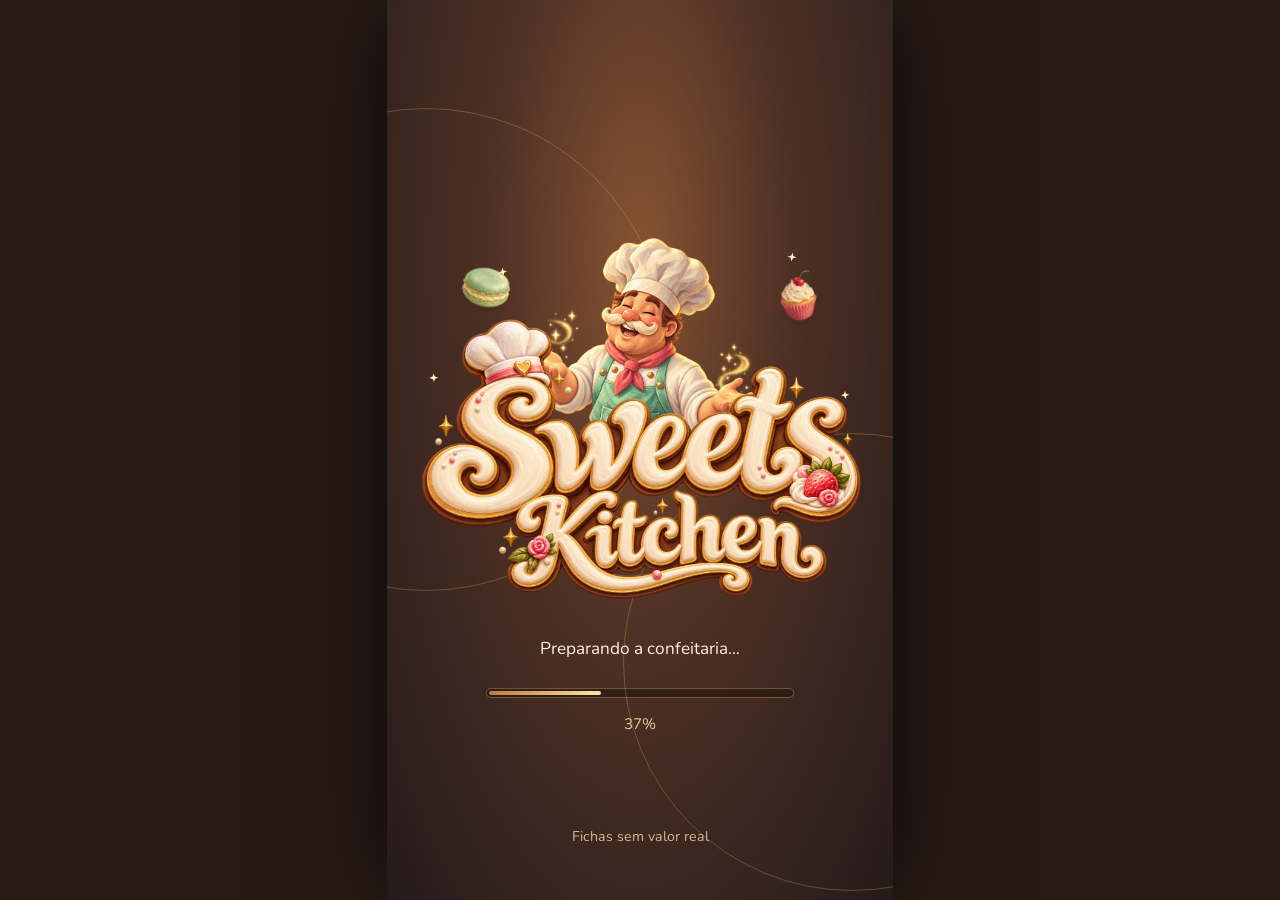
==== commit f0b6b1cd: "Add branded social share cover and Open Graph metadata" ====
--- a/jogo/index.html
+++ b/jogo/index.html
@@ -1,6 +1,26 @@
 <!doctype html>
 <html lang="pt-BR">
-<head><meta charset="utf-8"><meta name="viewport" content="width=device-width,initial-scale=1,viewport-fit=cover"><title>Sweets Kitchen</title><link rel="stylesheet" href="game.css"><link rel="stylesheet" href="refinement.css"><link rel="stylesheet" href="panels.css"><link rel="stylesheet" href="living-scene.css"><link rel="stylesheet" href="unified-materials.css"><link rel="stylesheet" href="prizes.css"><script defer src="round-engine.js?v=20261010-harness2"></script><script defer src="music.js?v=20261010-harness2"></script><script defer src="game.js?v=20261010-harness2"></script><script defer src="rewards.js?v=20261010-harness2"></script><script defer src="ambient.js?v=20261010-harness2"></script><script defer src="startup.js?v=20261010-harness2"></script></head>
+<head><meta charset="utf-8"><meta name="viewport" content="width=device-width,initial-scale=1,viewport-fit=cover"><title>Sweets Kitchen</title>
+<link rel="canonical" href="https://cbitran.github.io/sweets-kitchen-demo/jogo/">
+<meta name="description" content="Entre na confeitaria Sweets Kitchen e experimente esta demonstração interativa. Fichas fictícias, sem valor real.">
+<meta property="og:type" content="website">
+<meta property="og:locale" content="pt_BR">
+<meta property="og:site_name" content="Sweets Kitchen">
+<meta property="og:title" content="Sweets Kitchen">
+<meta property="og:description" content="Entre na confeitaria Sweets Kitchen e experimente esta demonstração interativa. Fichas fictícias, sem valor real.">
+<meta property="og:url" content="https://cbitran.github.io/sweets-kitchen-demo/jogo/">
+<meta property="og:image" content="https://cbitran.github.io/sweets-kitchen-demo/assets/social/sweets-kitchen-cover.jpg">
+<meta property="og:image:secure_url" content="https://cbitran.github.io/sweets-kitchen-demo/assets/social/sweets-kitchen-cover.jpg">
+<meta property="og:image:type" content="image/jpeg">
+<meta property="og:image:width" content="1729">
+<meta property="og:image:height" content="910">
+<meta property="og:image:alt" content="Sweets Kitchen: logo dourada, chef sorridente e doces em uma confeitaria iluminada.">
+<meta name="twitter:card" content="summary_large_image">
+<meta name="twitter:title" content="Sweets Kitchen">
+<meta name="twitter:description" content="Entre na confeitaria Sweets Kitchen e experimente esta demonstração interativa. Fichas fictícias, sem valor real.">
+<meta name="twitter:image" content="https://cbitran.github.io/sweets-kitchen-demo/assets/social/sweets-kitchen-cover.jpg">
+<meta name="twitter:image:alt" content="Logo Sweets Kitchen e chef na confeitaria.">
+<link rel="stylesheet" href="game.css"><link rel="stylesheet" href="refinement.css"><link rel="stylesheet" href="panels.css"><link rel="stylesheet" href="living-scene.css"><link rel="stylesheet" href="unified-materials.css"><link rel="stylesheet" href="prizes.css"><script defer src="round-engine.js?v=20261010-harness2"></script><script defer src="music.js?v=20261010-harness2"></script><script defer src="game.js?v=20261010-harness2"></script><script defer src="rewards.js?v=20261010-harness2"></script><script defer src="ambient.js?v=20261010-harness2"></script><script defer src="startup.js?v=20261010-harness2"></script></head>
 <body>
 <main class="game" id="game" aria-label="Sweets Kitchen" data-boot="loading" aria-busy="true">
   <div class="lantern-clean-plate" aria-hidden="true"></div><div class="hanging-lantern hanging-lantern-left" aria-hidden="true"></div><div class="hanging-lantern hanging-lantern-right" aria-hidden="true"></div>
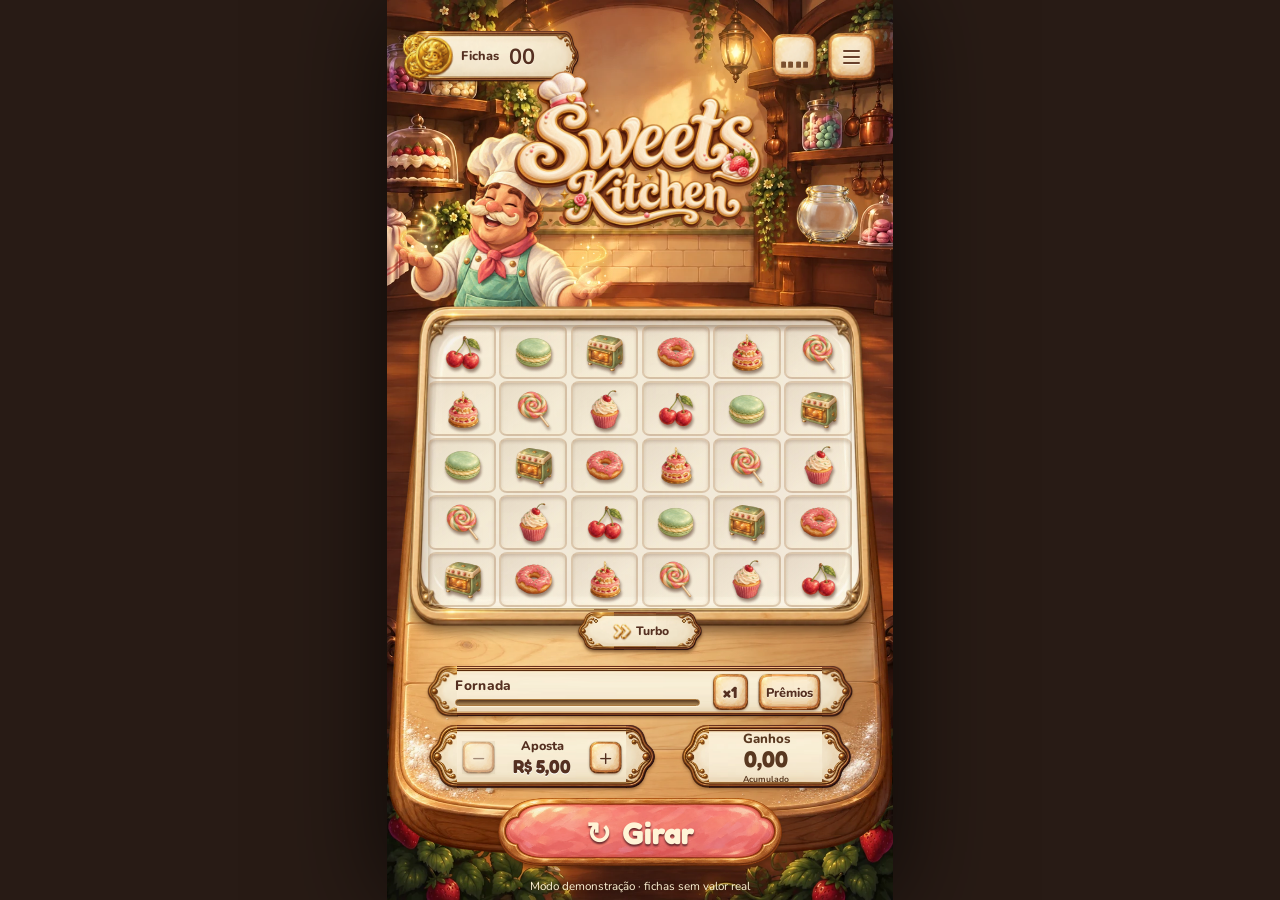
==== commit 99878b5b: "Optimize mobile image payload and remove forced startup delays" ====
--- a/jogo/index.html
+++ b/jogo/index.html
@@ -1,6 +1,8 @@
 <!doctype html>
 <html lang="pt-BR">
 <head><meta charset="utf-8"><meta name="viewport" content="width=device-width,initial-scale=1,viewport-fit=cover"><title>Sweets Kitchen</title>
+<link rel="preconnect" href="https://fonts.googleapis.com">
+<link rel="preconnect" href="https://fonts.gstatic.com" crossorigin>
 <link rel="canonical" href="https://cbitran.github.io/sweets-kitchen-demo/jogo/">
 <meta name="description" content="Entre na confeitaria Sweets Kitchen e experimente esta demonstração interativa. Fichas fictícias, sem valor real.">
 <meta property="og:type" content="website">
@@ -20,21 +22,21 @@
 <meta name="twitter:description" content="Entre na confeitaria Sweets Kitchen e experimente esta demonstração interativa. Fichas fictícias, sem valor real.">
 <meta name="twitter:image" content="https://cbitran.github.io/sweets-kitchen-demo/assets/social/sweets-kitchen-cover.jpg">
 <meta name="twitter:image:alt" content="Logo Sweets Kitchen e chef na confeitaria.">
-<link rel="stylesheet" href="game.css"><link rel="stylesheet" href="refinement.css"><link rel="stylesheet" href="panels.css"><link rel="stylesheet" href="living-scene.css"><link rel="stylesheet" href="unified-materials.css"><link rel="stylesheet" href="prizes.css"><script defer src="round-engine.js?v=20261010-harness2"></script><script defer src="music.js?v=20261010-harness2"></script><script defer src="game.js?v=20261010-harness2"></script><script defer src="rewards.js?v=20261010-harness2"></script><script defer src="ambient.js?v=20261010-harness2"></script><script defer src="startup.js?v=20261010-harness2"></script></head>
+<link rel="stylesheet" href="game.css?v=20261010-perf1"><link rel="stylesheet" href="refinement.css?v=20261010-perf1"><link rel="stylesheet" href="panels.css?v=20261010-perf1"><link rel="stylesheet" href="living-scene.css?v=20261010-perf1"><link rel="stylesheet" href="unified-materials.css?v=20261010-perf1"><link rel="stylesheet" href="prizes.css?v=20261010-perf1"><script defer src="round-engine.js?v=20261010-perf1"></script><script defer src="music.js?v=20261010-perf1"></script><script defer src="game.js?v=20261010-perf1"></script><script defer src="rewards.js?v=20261010-perf1"></script><script defer src="ambient.js?v=20261010-perf1"></script><script defer src="startup.js?v=20261010-perf1"></script></head>
 <body>
 <main class="game" id="game" aria-label="Sweets Kitchen" data-boot="loading" aria-busy="true">
   <div class="lantern-clean-plate" aria-hidden="true"></div><div class="hanging-lantern hanging-lantern-left" aria-hidden="true"></div><div class="hanging-lantern hanging-lantern-right" aria-hidden="true"></div>
   <div class="lantern-light lantern-light-left" aria-hidden="true"></div>
   <div class="lantern-light lantern-light-right" aria-hidden="true"></div>
   <section class="startup" id="startup" aria-label="Carregamento do jogo">
-    <div class="startup-scene"><div class="startup-sweets" aria-hidden="true"><img class="intro-sweet intro-sweet-0" src="../assets/painterly-final/peca_macaron_normal.png" alt=""><img class="intro-sweet intro-sweet-1" src="../assets/painterly-final/peca_cupcake_normal.png" alt=""><img class="intro-sweet intro-sweet-2" src="../assets/painterly-final/peca_cereja_normal.png" alt=""><img class="intro-sweet intro-sweet-3" src="../assets/painterly-final/peca_donut_normal.png" alt=""><i class="intro-spark intro-spark-0"></i><i class="intro-spark intro-spark-1"></i><i class="intro-spark intro-spark-2"></i><i class="intro-spark intro-spark-3"></i><i class="intro-spark intro-spark-4"></i><i class="intro-spark intro-spark-5"></i></div><div class="startup-character" aria-hidden="true"><img src="../assets/painterly-final/chef_entusiasmado.png" alt=""><img class="blink left" src="../assets/painterly-final/chef_entusiasmado_piscando.png" alt=""><img class="blink right" src="../assets/painterly-final/chef_entusiasmado_piscando.png" alt=""><span class="chef-sparkles" aria-hidden="true"><i>✦</i><i>✦</i><i>✦</i></span></div><div class="startup-mark"><img src="../assets/brand/sweets-kitchen-logo.png" alt="Sweets Kitchen"></div></div>
+    <div class="startup-scene"><div class="startup-sweets" aria-hidden="true"><img class="intro-sweet intro-sweet-0" src="../assets/web/painterly-final/peca_macaron_normal.webp" alt=""><img class="intro-sweet intro-sweet-1" src="../assets/web/painterly-final/peca_cupcake_normal.webp" alt=""><img class="intro-sweet intro-sweet-2" src="../assets/web/painterly-final/peca_cereja_normal.webp" alt=""><img class="intro-sweet intro-sweet-3" src="../assets/web/painterly-final/peca_donut_normal.webp" alt=""><i class="intro-spark intro-spark-0"></i><i class="intro-spark intro-spark-1"></i><i class="intro-spark intro-spark-2"></i><i class="intro-spark intro-spark-3"></i><i class="intro-spark intro-spark-4"></i><i class="intro-spark intro-spark-5"></i></div><div class="startup-character" aria-hidden="true"><img src="../assets/web/painterly-final/chef_entusiasmado.webp" alt=""><img class="blink left" src="../assets/web/painterly-final/chef_entusiasmado_piscando.webp" alt=""><img class="blink right" src="../assets/web/painterly-final/chef_entusiasmado_piscando.webp" alt=""><span class="chef-sparkles" aria-hidden="true"><i>✦</i><i>✦</i><i>✦</i></span></div><div class="startup-mark"><img src="../assets/web/brand/sweets-kitchen-logo.webp" alt="Sweets Kitchen"></div></div>
     <p id="startup-message" role="status">Preparando a confeitaria…</p>
     <div class="startup-track" id="startup-progress" role="progressbar" aria-label="Carregando artes" aria-valuemin="0" aria-valuemax="100" aria-valuenow="0"><i></i></div>
     <span class="startup-percent" id="startup-percent">0%</span>
     <button id="startup-retry" hidden>Tentar novamente</button>
     <small>Fichas sem valor real</small>
   </section>
-  <header class="hud"><div class="balance"><span class="balance-coins" aria-hidden="true"><img src="../assets/rewards/moeda-chef.png" alt=""><img src="../assets/rewards/moeda-chef.png" alt=""><img src="../assets/rewards/moeda-chef.png" alt=""></span><div><small>Fichas</small><strong id="balance">00</strong></div></div><button class="icon" id="sound" aria-label="Música desligada" aria-pressed="false"><span class="sound-bars" aria-hidden="true"><i></i><i></i><i></i><i></i></span></button><button class="icon" id="menu" aria-label="Abrir menu"><span class="menu-bars" aria-hidden="true"><i></i><i></i><i></i></span></button></header>
+  <header class="hud"><div class="balance"><span class="balance-coins" aria-hidden="true"><img src="../assets/web/rewards/moeda-chef.webp" alt=""><img src="../assets/web/rewards/moeda-chef.webp" alt=""><img src="../assets/web/rewards/moeda-chef.webp" alt=""></span><div><small>Fichas</small><strong id="balance">00</strong></div></div><button class="icon" id="sound" aria-label="Música desligada" aria-pressed="false"><span class="sound-bars" aria-hidden="true"><i></i><i></i><i></i><i></i></span></button><button class="icon" id="menu" aria-label="Abrir menu"><span class="menu-bars" aria-hidden="true"><i></i><i></i><i></i></span></button></header>
   <div class="brand"><svg viewBox="0 0 1536 1024" role="img" aria-label="Sweets Kitchen" xmlns="http://www.w3.org/2000/svg">
     <defs>
       <clipPath id="logo-hat-shape"><path d="M242 258 L230 229 Q168 212 168 157 Q172 101 245 86 Q302 18 368 43 Q391 48 402 69 Q463 62 475 121 Q482 155 447 180 L463 218 Q474 242 465 258 Q368 223 242 258 Z"/></clipPath>
@@ -43,19 +45,19 @@
     </defs>
     <g class="logo-hat-stars" aria-hidden="true" fill="#fff2bb" stroke="#bd7c28" stroke-width="2"><path class="hat-star star-one" d="M0 -15 L4 -4 L15 0 L4 4 L0 15 L-4 4 L-15 0 L-4 -4Z"/><path class="hat-star star-two" d="M0 -11 L3 -3 L11 0 L3 3 L0 11 L-3 3 L-11 0 L-3 -3Z"/><path class="hat-star star-three" d="M0 -9 L3 -3 L9 0 L3 3 L0 9 L-3 3 L-9 0 L-3 -3Z"/></g>
 <g class="logo-orbit-stars" aria-hidden="true" fill="#ffe7a0" stroke="#bf8130" stroke-width="2"><path class="orbit-star orbit-0" d="M0 -19 L5 -5 L19 0 L5 5 L0 19 L-5 5 L-19 0 L-5 -5Z"/><path class="orbit-star orbit-1" d="M0 -19 L5 -5 L19 0 L5 5 L0 19 L-5 5 L-19 0 L-5 -5Z"/><path class="orbit-star orbit-2" d="M0 -19 L5 -5 L19 0 L5 5 L0 19 L-5 5 L-19 0 L-5 -5Z"/></g>
-    <image href="../assets/brand/sweets-kitchen-logo.png" width="1536" height="1024" mask="url(#logo-lettering-mask)"/>
-    <g class="logo-hat"><image href="../assets/brand/sweets-kitchen-logo.png" width="1536" height="1024" clip-path="url(#logo-hat-shape)"/></g>
+    <image href="../assets/web/brand/sweets-kitchen-logo.webp" width="1536" height="1024" mask="url(#logo-lettering-mask)"/>
+    <g class="logo-hat"><image href="../assets/web/brand/sweets-kitchen-logo.webp" width="1536" height="1024" clip-path="url(#logo-hat-shape)"/></g>
 
-    <g class="logo-fruit"><image href="../assets/brand/sweets-kitchen-logo.png" width="1536" height="1024" clip-path="url(#logo-fruit-shape)"/></g>
+    <g class="logo-fruit"><image href="../assets/web/brand/sweets-kitchen-logo.webp" width="1536" height="1024" clip-path="url(#logo-fruit-shape)"/></g>
   </svg></div>
-  <div class="chef" aria-hidden="true"><span class="hand-magic hand-magic-left"><i></i><i></i><i></i></span><span class="hand-magic hand-magic-right"><i></i><i></i><i></i></span><img id="chef" src="../assets/painterly-final/chef_entusiasmado.png" alt=""><img class="turbo-face" src="../assets/painterly-final/chef_turbo_assustado.png" alt=""><img class="blink left" src="../assets/painterly-final/chef_entusiasmado_piscando.png" alt=""><img class="blink right" src="../assets/painterly-final/chef_entusiasmado_piscando.png" alt=""><span class="chef-sparkles" aria-hidden="true"><i>✦</i><i>✦</i><i>✦</i></span></div>
+  <div class="chef" aria-hidden="true"><span class="hand-magic hand-magic-left"><i></i><i></i><i></i></span><span class="hand-magic hand-magic-right"><i></i><i></i><i></i></span><img id="chef" src="../assets/web/painterly-final/chef_entusiasmado.webp" alt=""><img class="turbo-face" src="../assets/web/painterly-final/chef_turbo_assustado.webp" alt=""><img class="blink left" src="../assets/web/painterly-final/chef_entusiasmado_piscando.webp" alt=""><img class="blink right" src="../assets/web/painterly-final/chef_entusiasmado_piscando.webp" alt=""><span class="chef-sparkles" aria-hidden="true"><i>✦</i><i>✦</i><i>✦</i></span></div>
   <div id="chef-speech" class="chef-speech" role="status" aria-live="polite" hidden></div>
-  <div class="reward-jar" id="reward-jar" role="img" aria-label="Pote de moedas demonstrativas"><img class="jar-glass" src="../assets/rewards/pote-vidro.png" alt=""><div class="jar-coins" id="jar-coins" aria-hidden="true"></div><span class="jar-reflection" aria-hidden="true"></span></div>
+  <div class="reward-jar" id="reward-jar" role="img" aria-label="Pote de moedas demonstrativas"><img class="jar-glass" src="../assets/web/rewards/pote-vidro.webp" alt=""><div class="jar-coins" id="jar-coins" aria-hidden="true"></div><span class="jar-reflection" aria-hidden="true"></span></div>
   <div class="turbo-atmosphere" aria-hidden="true"></div><div class="coin-flights" id="coin-flights" aria-hidden="true"></div>
-  <img class="worktop" src="../assets/painted-environment/mesa_confeitaria.png" alt="">
-  <section class="board" aria-label="Tabuleiro de seis colunas e cinco linhas"><div class="board-frame" aria-hidden="true"></div><div class="grid" id="grid" role="grid" aria-label="Doces"></div><span id="match-announcement" class="sr-only" aria-live="polite"></span><output id="round-label" class="round-label" aria-live="polite"></output><svg class="turbo-border-light" viewBox="0 0 1000 700" preserveAspectRatio="none" aria-hidden="true"><rect x="16" y="16" width="968" height="668" rx="44"/></svg>  <section class="controls scene-turbo" aria-label="Velocidade do jogo"><button class="icon turbo" id="turbo" aria-pressed="false" aria-label="Turbo desligado"><span class="turbo-frame" aria-hidden="true"><i></i></span><i class="turbo-enamel" aria-hidden="true"></i><b aria-hidden="true"><img class="turbo-off-art" src="../assets/rewards/turbo-dourado.png" alt=""><img class="turbo-on-art" src="../assets/rewards/turbo-esmeralda.png" alt=""></b><span>Turbo<small id="turbo-status">Desligado</small></span></button></section></section>
+  <img class="worktop" src="../assets/web/painted-environment/mesa_confeitaria.webp" alt="">
+  <section class="board" aria-label="Tabuleiro de seis colunas e cinco linhas"><div class="board-frame" aria-hidden="true"></div><div class="grid" id="grid" role="grid" aria-label="Doces"></div><span id="match-announcement" class="sr-only" aria-live="polite"></span><output id="round-label" class="round-label" aria-live="polite"></output><svg class="turbo-border-light" viewBox="0 0 1000 700" preserveAspectRatio="none" aria-hidden="true"><rect x="16" y="16" width="968" height="668" rx="44"/></svg>  <section class="controls scene-turbo" aria-label="Velocidade do jogo"><button class="icon turbo" id="turbo" aria-pressed="false" aria-label="Turbo desligado"><span class="turbo-frame" aria-hidden="true"><i></i></span><i class="turbo-enamel" aria-hidden="true"></i><b aria-hidden="true"><img class="turbo-off-art" src="../assets/web/rewards/turbo-dourado.webp" alt=""><img class="turbo-on-art" data-src="../assets/web/rewards/turbo-esmeralda.webp" alt=""></b><span>Turbo<small id="turbo-status">Desligado</small></span></button></section></section>
   <section class="round-tools" aria-label="Progresso da fornada"><span class="material-frame" aria-hidden="true"><i></i></span>
-    <div class="fornada"><img class="mixer" id="mixer" src="../assets/painterly-final/batedeira_0.png" alt="Batedeira vazia"><div><span>Fornada</span><div class="progress" role="progressbar" aria-label="Fornada" aria-valuemin="0" aria-valuemax="100" aria-valuenow="0" id="fornada-progress"><i></i></div></div></div>
+    <div class="fornada"><img class="mixer" id="mixer" data-src="../assets/web/painterly-final/batedeira_0.webp" alt="Batedeira vazia"><div><span>Fornada</span><div class="progress" role="progressbar" aria-label="Fornada" aria-valuemin="0" aria-valuemax="100" aria-valuenow="0" id="fornada-progress"><i></i></div></div></div>
     <div class="multiplier" id="multiplier" aria-label="Multiplicador 1">×1</div>
     <button class="prizes" id="prizes-open">Prêmios</button>
   </section>
@@ -64,7 +66,7 @@
   <button class="spin" id="spin"><span aria-hidden="true">↻</span><strong>Girar</strong></button>
   <footer>Modo demonstração · fichas sem valor real</footer>
 </main>
-<dialog id="settings"><button class="close icon" data-close aria-label="Fechar menu">×</button><div class="menu-content"><header class="menu-heading"><small>Sweets Kitchen</small><h1>Menu da casa</h1><div class="menu-sweets" aria-hidden="true"><img src="../assets/painterly-final/peca_macaron_normal.png" alt=""><img src="../assets/painterly-final/peca_cupcake_normal.png" alt=""><img src="../assets/painterly-final/peca_cereja_normal.png" alt=""></div></header><button class="paper-button" id="help-open">Como jogar</button><section class="menu-invite" aria-labelledby="menu-invite-title"><h2 id="menu-invite-title">Convidar um amigo</h2><p>Uma fornada fica melhor com companhia.</p><form id="invite-form"><label for="invite-channel">Como quer convidar?</label><div class="invite-select"><select id="invite-channel"><option value="email">Por e-mail</option><option value="phone">Por SMS</option></select><span aria-hidden="true"></span></div><label id="invite-contact-label" for="invite-contact">E-mail do amigo</label><input id="invite-contact" type="email" autocomplete="off" placeholder="nome@exemplo.com" required maxlength="160"><p class="invite-note">O convite será aberto no seu aplicativo para você revisar e enviar.</p><button type="submit" class="paper-button">Enviar convite</button><p id="invite-status" role="status"></p></form></section></div></dialog>
+<dialog id="settings"><button class="close icon" data-close aria-label="Fechar menu">×</button><div class="menu-content"><header class="menu-heading"><small>Sweets Kitchen</small><h1>Menu da casa</h1><div class="menu-sweets" aria-hidden="true"><img src="../assets/web/painterly-final/peca_macaron_normal.webp" alt=""><img src="../assets/web/painterly-final/peca_cupcake_normal.webp" alt=""><img src="../assets/web/painterly-final/peca_cereja_normal.webp" alt=""></div></header><button class="paper-button" id="help-open">Como jogar</button><section class="menu-invite" aria-labelledby="menu-invite-title"><h2 id="menu-invite-title">Convidar um amigo</h2><p>Uma fornada fica melhor com companhia.</p><form id="invite-form"><label for="invite-channel">Como quer convidar?</label><div class="invite-select"><select id="invite-channel"><option value="email">Por e-mail</option><option value="phone">Por SMS</option></select><span aria-hidden="true"></span></div><label id="invite-contact-label" for="invite-contact">E-mail do amigo</label><input id="invite-contact" type="email" autocomplete="off" placeholder="nome@exemplo.com" required maxlength="160"><p class="invite-note">O convite será aberto no seu aplicativo para você revisar e enviar.</p><button type="submit" class="paper-button">Enviar convite</button><p id="invite-status" role="status"></p></form></section></div></dialog>
 <dialog id="help"><button class="close icon" data-close aria-label="Fechar ajuda">×</button><h1>Como jogar</h1><p>Toque em <b>Girar</b> para acompanhar a entrada dos doces, o destaque das peças e a cascata.</p><p>Use <b>−</b> e <b>+</b> para escolher a aposta. <b>Turbo</b> acelera as animações.</p><p>Esta demonstração não desconta fichas nem calcula prêmios. A tabela mostra valores ainda não definidos.</p><p>Jogo de entretenimento. Fichas sem valor real.</p><button class="paper-button" data-close>Voltar ao jogo</button></dialog>
-<dialog id="prizes"><button class="close icon" data-close aria-label="Fechar prêmios">×</button><img class="prize-logo" src="../assets/brand/sweets-kitchen-logo.png" alt="Sweets Kitchen"><header class="prize-heading"><h1>Doces da casa</h1><p>Prêmios por quantidade de doces iguais</p></header><div class="prize-table-frame"><i class="frame-corner corner-tl" aria-hidden="true"></i><i class="frame-corner corner-tr" aria-hidden="true"></i><i class="frame-corner corner-bl" aria-hidden="true"></i><i class="frame-corner corner-br" aria-hidden="true"></i><div class="prize-table-wrap" tabindex="0" role="region" aria-label="Lista de prêmios, role para ver todos os doces"><table class="prize-table"><caption>Quantidade de doces iguais</caption><thead><tr><th scope="col">Doce</th><th scope="col">3</th><th scope="col">4</th><th scope="col">5</th><th scope="col">6–7</th><th scope="col">8–9</th><th scope="col">10+</th></tr></thead><tbody id="payout-rows"></tbody></table></div></div><p class="prize-note">— Prêmio ainda não definido nesta demonstração.</p></dialog>
+<dialog id="prizes"><button class="close icon" data-close aria-label="Fechar prêmios">×</button><img class="prize-logo" src="../assets/web/brand/sweets-kitchen-logo.webp" alt="Sweets Kitchen"><header class="prize-heading"><h1>Doces da casa</h1><p>Prêmios por quantidade de doces iguais</p></header><div class="prize-table-frame"><i class="frame-corner corner-tl" aria-hidden="true"></i><i class="frame-corner corner-tr" aria-hidden="true"></i><i class="frame-corner corner-bl" aria-hidden="true"></i><i class="frame-corner corner-br" aria-hidden="true"></i><div class="prize-table-wrap" tabindex="0" role="region" aria-label="Lista de prêmios, role para ver todos os doces"><table class="prize-table"><caption>Quantidade de doces iguais</caption><thead><tr><th scope="col">Doce</th><th scope="col">3</th><th scope="col">4</th><th scope="col">5</th><th scope="col">6–7</th><th scope="col">8–9</th><th scope="col">10+</th></tr></thead><tbody id="payout-rows"></tbody></table></div></div><p class="prize-note">— Prêmio ainda não definido nesta demonstração.</p></dialog>
 </body></html>
--- a/jogo/game.css
+++ b/jogo/game.css
@@ -1,7 +1,7 @@
 @import url('https://fonts.googleapis.com/css2?family=Fredoka:wght@500;600;700&family=Nunito:wght@600;700;800&display=swap');
 :root{color-scheme:light;--chocolate:#442338;--cream:#fff4d6;--gold:#ffce63;--mint:#205b54}*{box-sizing:border-box}body{margin:0;min-height:100dvh;display:grid;place-items:center;background:#281b15;font-family:Nunito,system-ui,sans-serif;color:var(--chocolate)}button{font:inherit;color:inherit;border:0;cursor:pointer;-webkit-tap-highlight-color:transparent}button:focus-visible{outline:3px solid #205b54;outline-offset:3px}button:disabled{opacity:.48;cursor:default}button:active:not(:disabled){transform:translateY(2px) scale(.97)}
-.game{height:min(100dvh,960px);width:min(100vw,56.25dvh,540px);aspect-ratio:9/16;position:relative;isolation:isolate;overflow:hidden;background:url('../assets/painted-environment/fundo_confeitaria_sem_cupcakes.png') center/cover;container-type:inline-size}.hud{position:absolute;z-index:10;top:5.3%;left:3.7%;right:3.7%;display:flex;gap:2.5%;height:7%}.balance{width:60%;display:flex;gap:3%;align-items:center;padding:2% 8% 2% 3%;background:#fff4d6;border:3px double #a57234;border-radius:22px;box-shadow:0 3px 8px #35180780}.balance img{width:22%;height:100%;object-fit:contain}.balance small,.controls small{text-transform:uppercase;font-size:2.5cqw;font-weight:800;display:block;line-height:1}.balance strong{font-size:5.6cqw;line-height:1.1}.hud>.icon{margin-left:auto}.icon{position:relative;background:url('../assets/painterly-final/icone_base.png') center/125% 125%;width:12.3cqw;height:12.3cqw;flex-shrink:0;display:grid;place-items:center;font-size:6.5cqw;border-radius:24%;font-family:Nunito,sans-serif}.brand{position:absolute;z-index:3;left:35%;top:13.8%;width:38%;font:700 10.4cqw/.93 Fredoka,ui-rounded,sans-serif;color:#ffe6ac;text-shadow:0 2px 2px #613c22;text-align:center}.brand span{display:block;font-size:8.4cqw;letter-spacing:.09em;margin-top:.06em}.chef{position:absolute;z-index:2;top:12.4%;left:-1.5%;width:37%;aspect-ratio:1;animation:breathe 3.8s ease-in-out infinite;transform-origin:50% 95%}.chef img{position:absolute;width:100%;height:100%;object-fit:contain}.chef .blink{opacity:0;animation:blink 4.8s linear infinite}.blink.left{mask-image:radial-gradient(ellipse 3.8% 3.2% at 43.2% 30.6%,#000 75%,transparent)}.blink.right{mask-image:radial-gradient(ellipse 4% 3.2% at 52.8% 32.7%,#000 75%,transparent)}.game.celebrating .blink{display:none}.worktop{position:absolute;z-index:3;pointer-events:none;top:23%;left:-1%;width:102%;height:76%;object-fit:fill}.mixer{position:absolute;z-index:5;width:20%;top:13%;right:2%;height:12%;object-fit:contain}.multiplier{position:absolute;z-index:8;top:21.4%;right:15%;width:20%;height:4.2%;background:#fff4d6;border:3px double #b88c48;border-radius:13%;font:700 5cqw Fredoka,sans-serif;display:grid;place-items:center;box-shadow:0 3px 6px #42231b77}
-.board{position:absolute;z-index:6;left:3.7%;top:24%;width:92.6%;height:35.9%}.board-frame{position:absolute;inset:0;overflow:hidden}.board-frame:before{content:'';position:absolute;left:-.35%;top:-7%;width:100.8%;height:119.4%;background:url('../assets/painted-environment/bandeja_grade_fina.png') center/100% 100%}.grid{position:absolute;inset:5% 3.4%;display:grid;grid-template-columns:repeat(6,minmax(0,1fr));grid-template-rows:repeat(5,minmax(0,1fr));gap:1%;overflow:hidden;border-radius:2%}.cell{min-width:0;min-height:0;position:relative;border:1px solid #bd9a6255;border-radius:10%;background:#fff8e51c;display:grid;place-items:center}.cell img{width:104%;height:104%;object-fit:contain;max-width:none;transition:filter .15s,transform .18s;pointer-events:none}.cell.highlight img{filter:drop-shadow(0 0 6px #ffc552);transform:scale(1.07)}.cell.disappear img{animation:dissolve calc(.2s * var(--motion-speed,1)) ease-in forwards}.grid.spinning img{animation:reel .22s linear infinite;animation-delay:calc(var(--column)*-31ms);filter:blur(1px)}.grid.cascade .cell.falling img{animation:fall calc(.38s * var(--motion-speed,1)) cubic-bezier(.2,.8,.2,1) both;animation-delay:calc(var(--column)*10ms * var(--motion-speed,1))}.round-label{position:absolute;left:28%;right:28%;top:44%;text-align:center;background:#fff4d6ed;border:2px solid #b9914b;border-radius:14px;font-weight:800;font-size:3cqw;padding:1.5%;pointer-events:none;opacity:0;transition:opacity .15s}.round-label:not(:empty){opacity:1}
-.payout{position:absolute;z-index:6;left:5%;top:61%;width:90%;height:17.7%;padding:2% 5%;background:linear-gradient(#fff5dbef,#f6e6c7f5);border:4px double #a57535;border-radius:9%;box-shadow:0 4px 6px #51270c77}.payout table{width:100%;height:100%;table-layout:fixed;border-collapse:collapse;text-align:center;font-size:3.1cqw;font-weight:800}.payout th{font-size:2.55cqw;line-height:1}.payout td,.payout th{padding:0;height:12.5%}.payout tbody th img{display:block;width:4.9cqw;height:3.6cqw;object-fit:contain;margin:auto}.controls{position:absolute;z-index:8;top:81%;left:4%;right:4%;height:7%;display:flex;align-items:center;justify-content:space-between;gap:2%}.bet{display:flex;align-items:center;justify-content:space-between;gap:1cqw;background:#fff4d6;border:2px solid #bd9557;border-radius:18px;width:43%;height:100%}.bet>div{text-align:center}.bet output{font-size:4.3cqw;font-weight:800}.bet .icon{width:11cqw;height:12.3cqw}.current-bet{text-align:center;flex:1}.current-bet strong{font-size:3.7cqw;display:block;line-height:1.6}.turbo span{position:absolute;bottom:-2.7cqw;font-size:2.6cqw;font-weight:800}.turbo[aria-pressed=true]:after{content:none}.spin{position:absolute;z-index:9;left:27%;top:89%;width:46%;height:7.5%;background:url('../assets/painterly-final/botao_girar_base.png') center/109% 129%;display:flex;align-items:center;justify-content:center;gap:4%;font:700 6cqw Fredoka,ui-rounded,sans-serif;color:#fff4d6;text-shadow:0 2px 2px #66282b}.spin span{font-size:6cqw}.game footer{position:absolute;bottom:.6%;left:0;right:0;text-align:center;font-size:2.2cqw;color:#fff4d6;text-shadow:0 1px 4px #291708;z-index:12}
+.game{height:min(100dvh,960px);width:min(100vw,56.25dvh,540px);aspect-ratio:9/16;position:relative;isolation:isolate;overflow:hidden;background:url('../assets/web/painted-environment/fundo_confeitaria_sem_cupcakes.webp') center/cover;container-type:inline-size}.hud{position:absolute;z-index:10;top:5.3%;left:3.7%;right:3.7%;display:flex;gap:2.5%;height:7%}.balance{width:60%;display:flex;gap:3%;align-items:center;padding:2% 8% 2% 3%;background:#fff4d6;border:3px double #a57234;border-radius:22px;box-shadow:0 3px 8px #35180780}.balance img{width:22%;height:100%;object-fit:contain}.balance small,.controls small{text-transform:uppercase;font-size:2.5cqw;font-weight:800;display:block;line-height:1}.balance strong{font-size:5.6cqw;line-height:1.1}.hud>.icon{margin-left:auto}.icon{position:relative;background:url('../assets/web/painterly-final/icone_base.webp') center/125% 125%;width:12.3cqw;height:12.3cqw;flex-shrink:0;display:grid;place-items:center;font-size:6.5cqw;border-radius:24%;font-family:Nunito,sans-serif}.brand{position:absolute;z-index:3;left:35%;top:13.8%;width:38%;font:700 10.4cqw/.93 Fredoka,ui-rounded,sans-serif;color:#ffe6ac;text-shadow:0 2px 2px #613c22;text-align:center}.brand span{display:block;font-size:8.4cqw;letter-spacing:.09em;margin-top:.06em}.chef{position:absolute;z-index:2;top:12.4%;left:-1.5%;width:37%;aspect-ratio:1;animation:breathe 3.8s ease-in-out infinite;transform-origin:50% 95%}.chef img{position:absolute;width:100%;height:100%;object-fit:contain}.chef .blink{opacity:0;animation:blink 4.8s linear infinite}.blink.left{mask-image:radial-gradient(ellipse 3.8% 3.2% at 43.2% 30.6%,#000 75%,transparent)}.blink.right{mask-image:radial-gradient(ellipse 4% 3.2% at 52.8% 32.7%,#000 75%,transparent)}.game.celebrating .blink{display:none}.worktop{position:absolute;z-index:3;pointer-events:none;top:23%;left:-1%;width:102%;height:76%;object-fit:fill}.mixer{position:absolute;z-index:5;width:20%;top:13%;right:2%;height:12%;object-fit:contain}.multiplier{position:absolute;z-index:8;top:21.4%;right:15%;width:20%;height:4.2%;background:#fff4d6;border:3px double #b88c48;border-radius:13%;font:700 5cqw Fredoka,sans-serif;display:grid;place-items:center;box-shadow:0 3px 6px #42231b77}
+.board{position:absolute;z-index:6;left:3.7%;top:24%;width:92.6%;height:35.9%}.board-frame{position:absolute;inset:0;overflow:hidden}.board-frame:before{content:'';position:absolute;left:-.35%;top:-7%;width:100.8%;height:119.4%;background:url('../assets/web/painted-environment/bandeja_grade_fina.webp') center/100% 100%}.grid{position:absolute;inset:5% 3.4%;display:grid;grid-template-columns:repeat(6,minmax(0,1fr));grid-template-rows:repeat(5,minmax(0,1fr));gap:1%;overflow:hidden;border-radius:2%}.cell{min-width:0;min-height:0;position:relative;border:1px solid #bd9a6255;border-radius:10%;background:#fff8e51c;display:grid;place-items:center}.cell img{width:104%;height:104%;object-fit:contain;max-width:none;transition:filter .15s,transform .18s;pointer-events:none}.cell.highlight img{filter:drop-shadow(0 0 6px #ffc552);transform:scale(1.07)}.cell.disappear img{animation:dissolve calc(.2s * var(--motion-speed,1)) ease-in forwards}.grid.spinning img{animation:reel .22s linear infinite;animation-delay:calc(var(--column)*-31ms);filter:blur(1px)}.grid.cascade .cell.falling img{animation:fall calc(.38s * var(--motion-speed,1)) cubic-bezier(.2,.8,.2,1) both;animation-delay:calc(var(--column)*10ms * var(--motion-speed,1))}.round-label{position:absolute;left:28%;right:28%;top:44%;text-align:center;background:#fff4d6ed;border:2px solid #b9914b;border-radius:14px;font-weight:800;font-size:3cqw;padding:1.5%;pointer-events:none;opacity:0;transition:opacity .15s}.round-label:not(:empty){opacity:1}
+.payout{position:absolute;z-index:6;left:5%;top:61%;width:90%;height:17.7%;padding:2% 5%;background:linear-gradient(#fff5dbef,#f6e6c7f5);border:4px double #a57535;border-radius:9%;box-shadow:0 4px 6px #51270c77}.payout table{width:100%;height:100%;table-layout:fixed;border-collapse:collapse;text-align:center;font-size:3.1cqw;font-weight:800}.payout th{font-size:2.55cqw;line-height:1}.payout td,.payout th{padding:0;height:12.5%}.payout tbody th img{display:block;width:4.9cqw;height:3.6cqw;object-fit:contain;margin:auto}.controls{position:absolute;z-index:8;top:81%;left:4%;right:4%;height:7%;display:flex;align-items:center;justify-content:space-between;gap:2%}.bet{display:flex;align-items:center;justify-content:space-between;gap:1cqw;background:#fff4d6;border:2px solid #bd9557;border-radius:18px;width:43%;height:100%}.bet>div{text-align:center}.bet output{font-size:4.3cqw;font-weight:800}.bet .icon{width:11cqw;height:12.3cqw}.current-bet{text-align:center;flex:1}.current-bet strong{font-size:3.7cqw;display:block;line-height:1.6}.turbo span{position:absolute;bottom:-2.7cqw;font-size:2.6cqw;font-weight:800}.turbo[aria-pressed=true]:after{content:none}.spin{position:absolute;z-index:9;left:27%;top:89%;width:46%;height:7.5%;background:url('../assets/web/painterly-final/botao_girar_base.webp') center/109% 129%;display:flex;align-items:center;justify-content:center;gap:4%;font:700 6cqw Fredoka,ui-rounded,sans-serif;color:#fff4d6;text-shadow:0 2px 2px #66282b}.spin span{font-size:6cqw}.game footer{position:absolute;bottom:.6%;left:0;right:0;text-align:center;font-size:2.2cqw;color:#fff4d6;text-shadow:0 1px 4px #291708;z-index:12}
 dialog{background:#fff0d8;color:var(--chocolate);border:3px double #b78649;border-radius:24px;box-shadow:0 16px 70px #0009;max-width:430px;width:calc(100vw - 32px);padding:40px 28px 26px}dialog::backdrop{background:#24100acc;backdrop-filter:blur(3px)}dialog h1{font:700 36px Fredoka,sans-serif;margin:20px 0 28px}dialog p{line-height:1.6}dialog .close{position:absolute;right:12px;top:12px;width:44px;height:44px;font-size:30px}.setting{display:flex;align-items:center;justify-content:space-between;margin:26px 0;font-weight:800}.toggle{padding:12px 16px;border-radius:12px;background:#e5cfaa;min-width:120px}.toggle[aria-pressed=true]{background:#205b54;color:#fff4d6}.paper-button{display:block;width:100%;min-height:48px;margin-top:18px;border:1px solid #a87943;border-radius:12px;background:#f1d49f;font-weight:800}
 @keyframes blink{0%,39%,43%,100%{opacity:0}40%,42%{opacity:1}}@keyframes breathe{50%{transform:translateY(-.8%)}}@keyframes reel{from{transform:translateY(-12%)}to{transform:translateY(12%)}}@keyframes fall{from{transform:translateY(-130%);opacity:.3}to{transform:translateY(0);opacity:1}}@keyframes dissolve{to{transform:scale(.45) rotate(8deg);opacity:0}}@media(prefers-reduced-motion:reduce){*,*:before,*:after{animation:none!important;transition:none!important}.cell.disappear img{opacity:.2}.chef .blink{display:none}}@media(max-aspect-ratio:9/16){.game{width:100vw;height:auto;min-height:0}}@media(min-width:800px){.game{box-shadow:0 0 100px #000b}}
--- a/jogo/living-scene.css
+++ b/jogo/living-scene.css
@@ -152,8 +152,8 @@
 .ambient-butterfly img{width:100%;height:100%;object-fit:contain;animation:butterfly-wings .35s ease-in-out infinite alternate}
 @keyframes butterfly-wings{from{transform:scaleX(.45) rotate(-8deg)}to{transform:scaleX(1) rotate(8deg)}}
 .lantern-clean-plate,.hanging-lantern{position:absolute;inset:0;z-index:1;pointer-events:none;background-size:100% 100%;background-repeat:no-repeat}
-.lantern-clean-plate{background-image:url('../assets/painted-environment/fundo_sem_luminarias.png');mask-image:radial-gradient(ellipse 5.3% 6% at 27.3% 4.7%,#000 76%,transparent 100%),radial-gradient(ellipse 5.3% 6% at 69% 4.7%,#000 76%,transparent 100%)}
-.hanging-lantern{background-image:url('../assets/painted-environment/fundo_confeitaria_sem_cupcakes.png');animation:fixture-swing 6.4s ease-in-out infinite}
+.lantern-clean-plate{background-image:url('../assets/web/painted-environment/fundo_sem_luminarias.webp');mask-image:radial-gradient(ellipse 5.3% 6% at 27.3% 4.7%,#000 76%,transparent 100%),radial-gradient(ellipse 5.3% 6% at 69% 4.7%,#000 76%,transparent 100%)}
+.hanging-lantern{background-image:url('../assets/web/painted-environment/fundo_confeitaria_sem_cupcakes.webp');animation:fixture-swing 6.4s ease-in-out infinite}
 .hanging-lantern-left{clip-path:polygon(26.8% 0,27.9% 0,27.9% 1.4%,29.2% 2.3%,29.2% 3%,31% 3.8%,30.5% 7.1%,28.3% 8.2%,28.2% 9.3%,27% 9.3%,26.5% 8.3%,24.7% 7.2%,23.8% 3.5%,25.8% 2.4%,26.8% 1.3%);transform-origin:27.4% 0}
 .hanging-lantern-right{clip-path:polygon(68.4% 0,69.5% 0,69.5% 1.4%,70.8% 2.3%,70.8% 3%,72.6% 3.8%,72.1% 7.1%,69.9% 8.2%,69.8% 9.3%,68.6% 9.3%,68.1% 8.3%,66.3% 7.2%,65.4% 3.5%,67.4% 2.4%,68.4% 1.3%);transform-origin:69% 0;animation-duration:7.1s;animation-delay:-1.8s}
 @keyframes fixture-swing{0%,100%{transform:rotate(-2.5deg)}50%{transform:rotate(2.5deg)}}
--- a/jogo/unified-materials.css
+++ b/jogo/unified-materials.css
@@ -1,5 +1,5 @@
 /* Uma família de molduras: placa ornamental pintada + comandos de madeira pintada. */
-.game{--ornate-plate:url('../assets/painted-environment/etiqueta_base.png');--painted-key:url('../assets/painterly-final/icone_base.png')}
+.game{--ornate-plate:url('../assets/web/painted-environment/etiqueta_base.webp');--painted-key:url('../assets/web/painterly-final/icone_base.webp')}
 .hud .balance,.round-tools,.bet,.controls .turbo,.controls .turbo[aria-pressed=true]{border:0;border-radius:0;background:var(--ornate-plate) center/104% 214% no-repeat;box-shadow:none;filter:drop-shadow(0 .5cqw .3cqw #49240966)}
 .hud .balance{width:38%;padding:0 5%;gap:5%}.hud .balance:before,.hud .balance:after{content:none}
 .round-tools{padding:0 6%;gap:3%}.fornada .mixer{display:none}.fornada>div{width:100%;padding:0}.fornada span{font-size:2.7cqw}
@@ -12,7 +12,7 @@
 .turbo>b,.turbo[aria-pressed=true]>b{background:none;border:0;box-shadow:none;filter:none;font-size:5cqw;width:4cqw;flex-basis:4cqw;height:6cqw;padding:0;color:inherit}
 /* Mesmos materiais nos modais e em seus botões. */
 dialog{border-color:#ad783f;background:radial-gradient(ellipse at 25% 0%,#fff8e6,transparent 70%),linear-gradient(#fff0d1,#eed5a9);box-shadow:inset 0 0 0 2px #fff2c7,inset 0 0 0 5px #cda16b,inset 0 0 14px 8px #7b491b22,0 0 0 2px #e4ba78,0 6px 0 #76502a,0 18px 50px #160b08bb}
-dialog .paper-button,dialog>.paper-button:last-child{border:0;border-radius:0;background:url('../assets/painted-environment/etiqueta_base.png') center/104% 214% no-repeat;color:#553021;box-shadow:none;filter:drop-shadow(0 3px 2px #78482144);text-shadow:0 1px #fff5d9;min-height:56px}
+dialog .paper-button,dialog>.paper-button:last-child{border:0;border-radius:0;background:url('../assets/web/painted-environment/etiqueta_base.webp') center/104% 214% no-repeat;color:#553021;box-shadow:none;filter:drop-shadow(0 3px 2px #78482144);text-shadow:0 1px #fff5d9;min-height:56px}
 
 /* Aposta sem o mostrador antigo sobre a placa pintada. */
 .bet>div{background:none;border:0;border-radius:0;box-shadow:none}
@@ -106,7 +106,7 @@
 #settings .toggle,#settings .toggle[aria-pressed=true]{display:flex;align-items:center;justify-content:flex-end;gap:10px;min-width:145px;padding:0;border:0;border-radius:0;background:none;box-shadow:none;color:#62432b;text-shadow:0 1px #fff9e3}
 #settings .toggle:before{content:none}
 .setting-state{font-size:13px;white-space:nowrap}
-.setting-chevron{position:relative;display:grid;place-items:center;width:46px;height:46px;flex:0 0 46px;background:url('../assets/painterly-final/icone_base.png') center/127% 127% no-repeat;filter:drop-shadow(0 2px 1px #71451f55);transition:transform .35s ease}
+.setting-chevron{position:relative;display:grid;place-items:center;width:46px;height:46px;flex:0 0 46px;background:url('../assets/web/painterly-final/icone_base.webp') center/127% 127% no-repeat;filter:drop-shadow(0 2px 1px #71451f55);transition:transform .35s ease}
 .setting-chevron img{width:32px;height:32px;object-fit:contain}
 .setting-chevron img:last-child{display:none}
 .toggle[aria-pressed=true] .setting-chevron{transform:rotate(-8deg)}
@@ -133,7 +133,7 @@
 .menu-sweets img:nth-child(2){width:72px;height:72px;left:35px;right:auto}
 .menu-sweets img:nth-child(3){width:42px;height:42px;left:auto;right:-5px}
 /* VU occupies the same painted square as the menu control. */
-.hud>#sound,.hud>#sound[aria-pressed=true]{width:8.8cqw;height:8.8cqw;border:0;border-radius:20%;background:url('../assets/painterly-final/icone_base.png') center/127% 127% no-repeat;box-shadow:none;filter:drop-shadow(0 2px 1px #3b201855);color:#30634f;text-shadow:none}
+.hud>#sound,.hud>#sound[aria-pressed=true]{width:8.8cqw;height:8.8cqw;border:0;border-radius:20%;background:url('../assets/web/painterly-final/icone_base.webp') center/127% 127% no-repeat;box-shadow:none;filter:drop-shadow(0 2px 1px #3b201855);color:#30634f;text-shadow:none}
 .hud>#sound .sound-bars{position:absolute;inset:24% 20%;height:4.5cqw;display:flex;gap:.42cqw;align-items:flex-end;opacity:1;visibility:visible}
 .hud>#sound .sound-bars i{height:100%;min-width:0;border-radius:2px;background:repeating-linear-gradient(to top,#367354 0 3px,#fff0cb 3px 4px);transform:scaleY(.28);transform-origin:bottom;box-shadow:inset 1px 0 #d6c87788}
 .hud>#sound[aria-pressed=false] .sound-bars i{background:repeating-linear-gradient(to top,#967a50 0 3px,#fff0cb 3px 4px)}
@@ -288,7 +288,7 @@
 
 /* Active state is painted into the original artwork, beneath its gold carving. */
 .controls .turbo .turbo-enamel{display:none}
-.controls .turbo[aria-pressed=true]{--ornate-plate:url('../assets/rewards/etiqueta-turbo-vermelha.png')}
+.controls .turbo[aria-pressed=true]{--ornate-plate:url('../assets/web/rewards/etiqueta-turbo-vermelha.webp')}
 .controls .turbo .turbo-bolts{left:-65%;top:-60%;opacity:0}
 .controls .turbo .turbo-bolts path{fill:none;stroke:#ffeac1;stroke-width:.85;stroke-linecap:round;stroke-linejoin:round;filter:drop-shadow(0 0 1px #fff7df) drop-shadow(0 0 3px #f0a44c);stroke-dasharray:100;stroke-dashoffset:100;opacity:0;transform:none}
 .controls .turbo[aria-pressed=true] .turbo-bolts path{animation:turbo-electric-trace 3.7s linear infinite}
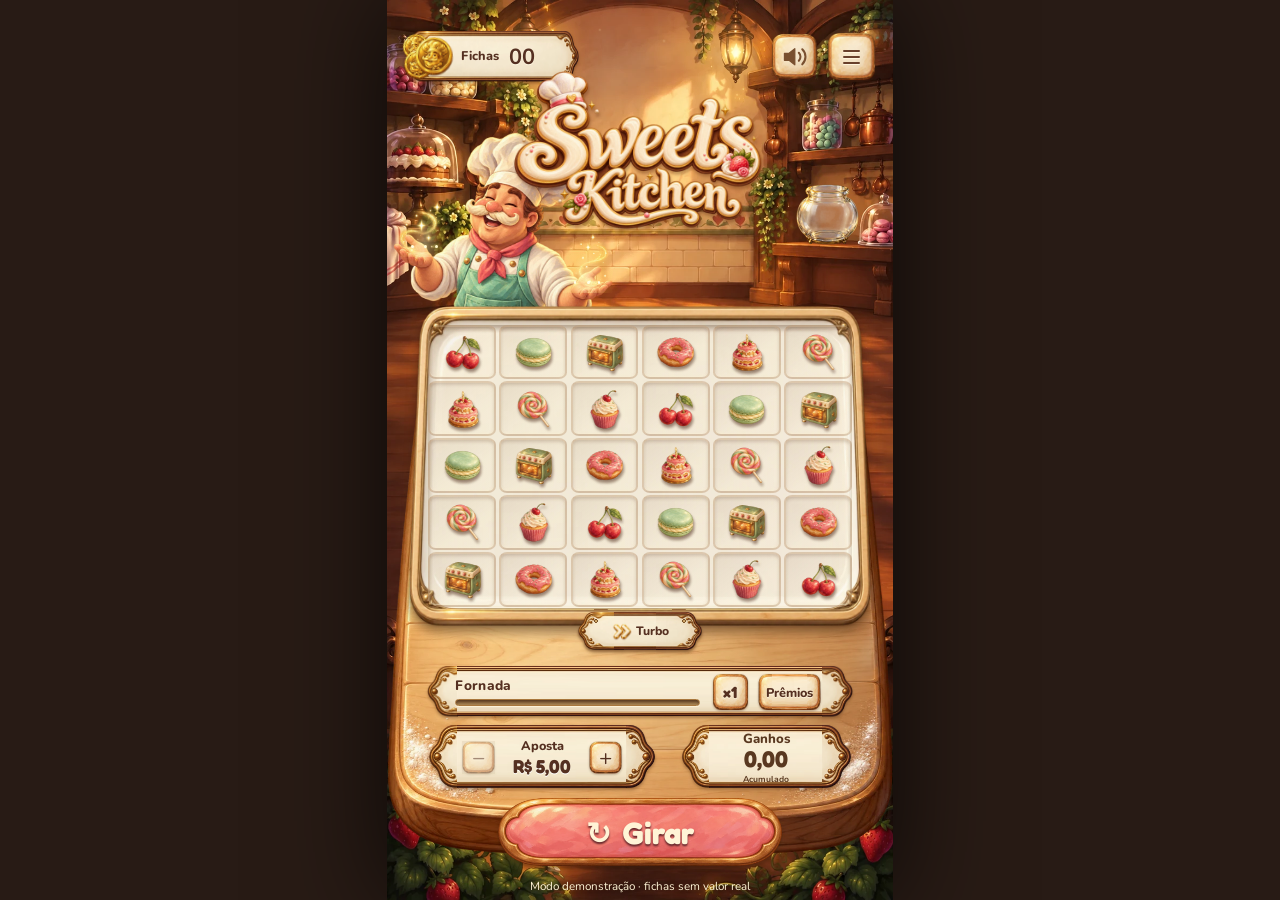
==== commit 6e9ef0db: "Replace music VU with clear speaker on and off icons" ====
--- a/jogo/index.html
+++ b/jogo/index.html
@@ -22,7 +22,7 @@
 <meta name="twitter:description" content="Entre na confeitaria Sweets Kitchen e experimente esta demonstração interativa. Fichas fictícias, sem valor real.">
 <meta name="twitter:image" content="https://cbitran.github.io/sweets-kitchen-demo/assets/social/sweets-kitchen-cover.jpg">
 <meta name="twitter:image:alt" content="Logo Sweets Kitchen e chef na confeitaria.">
-<link rel="stylesheet" href="game.css?v=20261010-perf1"><link rel="stylesheet" href="refinement.css?v=20261010-perf1"><link rel="stylesheet" href="panels.css?v=20261010-perf1"><link rel="stylesheet" href="living-scene.css?v=20261010-perf1"><link rel="stylesheet" href="unified-materials.css?v=20261010-perf1"><link rel="stylesheet" href="prizes.css?v=20261010-perf1"><script defer src="round-engine.js?v=20261010-perf1"></script><script defer src="music.js?v=20261010-perf1"></script><script defer src="game.js?v=20261010-perf1"></script><script defer src="rewards.js?v=20261010-perf1"></script><script defer src="ambient.js?v=20261010-perf1"></script><script defer src="startup.js?v=20261010-perf1"></script></head>
+<link rel="stylesheet" href="game.css?v=20261010-speaker1"><link rel="stylesheet" href="refinement.css?v=20261010-speaker1"><link rel="stylesheet" href="panels.css?v=20261010-speaker1"><link rel="stylesheet" href="living-scene.css?v=20261010-speaker1"><link rel="stylesheet" href="unified-materials.css?v=20261010-speaker1"><link rel="stylesheet" href="prizes.css?v=20261010-speaker1"><script defer src="round-engine.js?v=20261010-speaker1"></script><script defer src="music.js?v=20261010-speaker1"></script><script defer src="game.js?v=20261010-speaker1"></script><script defer src="rewards.js?v=20261010-speaker1"></script><script defer src="ambient.js?v=20261010-speaker1"></script><script defer src="startup.js?v=20261010-speaker1"></script></head>
 <body>
 <main class="game" id="game" aria-label="Sweets Kitchen" data-boot="loading" aria-busy="true">
   <div class="lantern-clean-plate" aria-hidden="true"></div><div class="hanging-lantern hanging-lantern-left" aria-hidden="true"></div><div class="hanging-lantern hanging-lantern-right" aria-hidden="true"></div>
@@ -36,7 +36,7 @@
     <button id="startup-retry" hidden>Tentar novamente</button>
     <small>Fichas sem valor real</small>
   </section>
-  <header class="hud"><div class="balance"><span class="balance-coins" aria-hidden="true"><img src="../assets/web/rewards/moeda-chef.webp" alt=""><img src="../assets/web/rewards/moeda-chef.webp" alt=""><img src="../assets/web/rewards/moeda-chef.webp" alt=""></span><div><small>Fichas</small><strong id="balance">00</strong></div></div><button class="icon" id="sound" aria-label="Música desligada" aria-pressed="false"><span class="sound-bars" aria-hidden="true"><i></i><i></i><i></i><i></i></span></button><button class="icon" id="menu" aria-label="Abrir menu"><span class="menu-bars" aria-hidden="true"><i></i><i></i><i></i></span></button></header>
+  <header class="hud"><div class="balance"><span class="balance-coins" aria-hidden="true"><img src="../assets/web/rewards/moeda-chef.webp" alt=""><img src="../assets/web/rewards/moeda-chef.webp" alt=""><img src="../assets/web/rewards/moeda-chef.webp" alt=""></span><div><small>Fichas</small><strong id="balance">00</strong></div></div><button class="icon" id="sound" aria-label="Música desligada" aria-pressed="false"><svg class="sound-speaker" viewBox="0 0 24 24" aria-hidden="true" focusable="false"><path class="speaker-body" d="M3 9h4l5-4v14l-5-4H3z"/><g class="speaker-waves"><path d="M15.5 8.5a5 5 0 0 1 0 7"/><path d="M18.5 5.5a9 9 0 0 1 0 13"/></g><path class="speaker-muted" d="m16 9 6 6m0-6-6 6"/></svg></button><button class="icon" id="menu" aria-label="Abrir menu"><span class="menu-bars" aria-hidden="true"><i></i><i></i><i></i></span></button></header>
   <div class="brand"><svg viewBox="0 0 1536 1024" role="img" aria-label="Sweets Kitchen" xmlns="http://www.w3.org/2000/svg">
     <defs>
       <clipPath id="logo-hat-shape"><path d="M242 258 L230 229 Q168 212 168 157 Q172 101 245 86 Q302 18 368 43 Q391 48 402 69 Q463 62 475 121 Q482 155 447 180 L463 218 Q474 242 465 258 Q368 223 242 258 Z"/></clipPath>
--- a/jogo/unified-materials.css
+++ b/jogo/unified-materials.css
@@ -320,3 +320,11 @@
 .controls .turbo[aria-pressed=true] .turbo-inner-electric path{animation:turbo-electric-trace 3.7s linear infinite;animation-delay:-.7s}
 .controls .turbo[aria-pressed=true] .turbo-inner-electric path:last-child{animation-delay:-2.4s}
 @media(prefers-reduced-motion:reduce){.turbo-atmosphere,.game .board-frame:after{transition:none}.controls .turbo[aria-pressed=true] .turbo-inner-electric{display:none}}
+
+/* Familiar music control: speaker on/off inside the existing painted key. */
+.hud>#sound,.hud>#sound[aria-pressed=true]{color:#795030}
+.sound-speaker{display:block;width:62%;height:62%;overflow:visible;fill:none;stroke:currentColor;stroke-width:1.8;stroke-linecap:round;stroke-linejoin:round}
+.sound-speaker .speaker-body{fill:currentColor;stroke-width:1.1}
+.sound-speaker .speaker-muted{display:none}
+#sound[aria-pressed=false] .speaker-waves{display:none}
+#sound[aria-pressed=false] .speaker-muted{display:block}
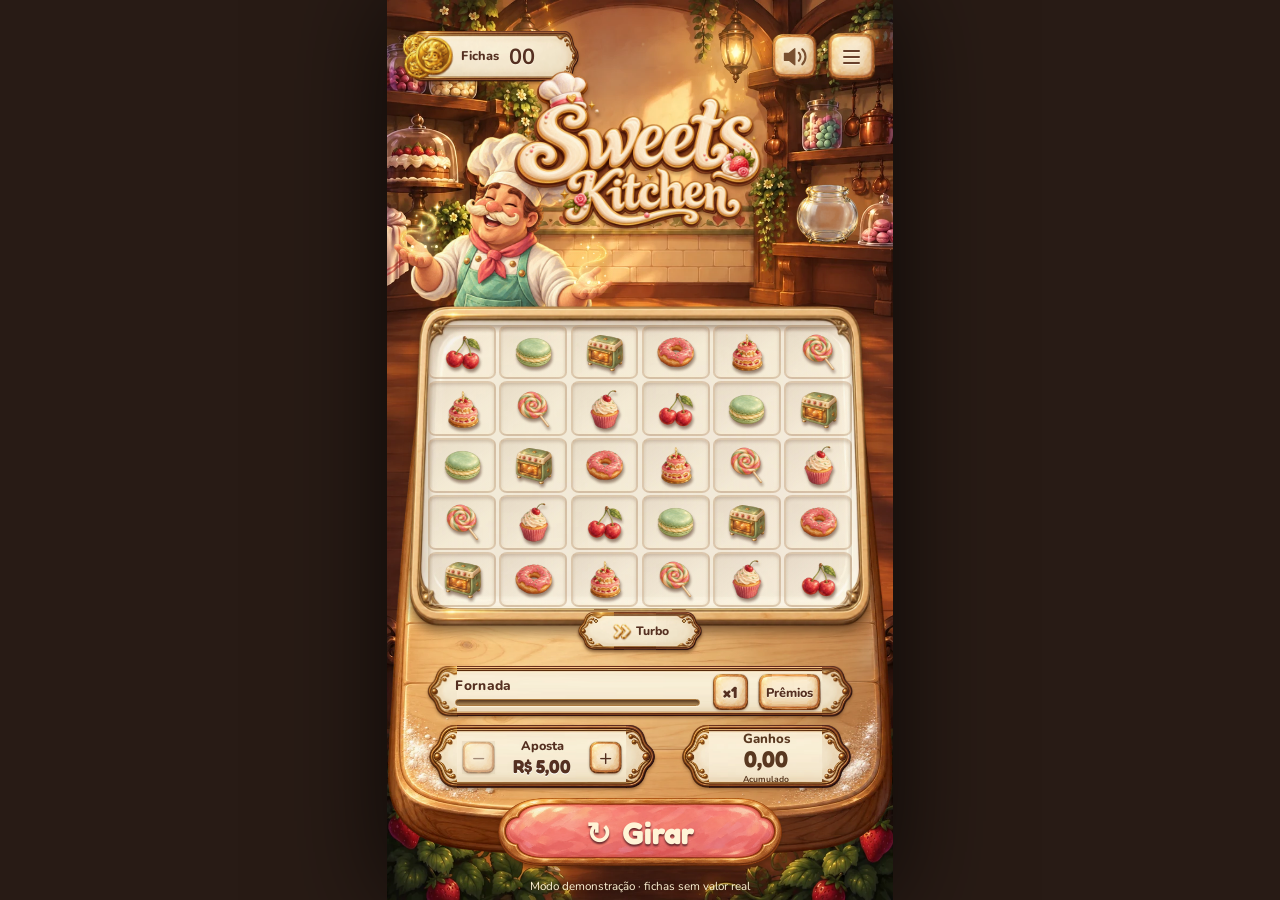
==== commit a53ed232: "Publish smaller versioned JPEG share cover" ====
--- a/jogo/index.html
+++ b/jogo/index.html
@@ -11,16 +11,16 @@
 <meta property="og:title" content="Sweets Kitchen">
 <meta property="og:description" content="Entre na confeitaria Sweets Kitchen e experimente esta demonstração interativa. Fichas fictícias, sem valor real.">
 <meta property="og:url" content="https://cbitran.github.io/sweets-kitchen-demo/jogo/">
-<meta property="og:image" content="https://cbitran.github.io/sweets-kitchen-demo/assets/social/sweets-kitchen-cover.jpg">
-<meta property="og:image:secure_url" content="https://cbitran.github.io/sweets-kitchen-demo/assets/social/sweets-kitchen-cover.jpg">
+<meta property="og:image" content="https://cbitran.github.io/sweets-kitchen-demo/assets/social/sweets-kitchen-cover-v2.jpg">
+<meta property="og:image:secure_url" content="https://cbitran.github.io/sweets-kitchen-demo/assets/social/sweets-kitchen-cover-v2.jpg">
 <meta property="og:image:type" content="image/jpeg">
-<meta property="og:image:width" content="1729">
-<meta property="og:image:height" content="910">
+<meta property="og:image:width" content="1200">
+<meta property="og:image:height" content="630">
 <meta property="og:image:alt" content="Sweets Kitchen: logo dourada, chef sorridente e doces em uma confeitaria iluminada.">
 <meta name="twitter:card" content="summary_large_image">
 <meta name="twitter:title" content="Sweets Kitchen">
 <meta name="twitter:description" content="Entre na confeitaria Sweets Kitchen e experimente esta demonstração interativa. Fichas fictícias, sem valor real.">
-<meta name="twitter:image" content="https://cbitran.github.io/sweets-kitchen-demo/assets/social/sweets-kitchen-cover.jpg">
+<meta name="twitter:image" content="https://cbitran.github.io/sweets-kitchen-demo/assets/social/sweets-kitchen-cover-v2.jpg">
 <meta name="twitter:image:alt" content="Logo Sweets Kitchen e chef na confeitaria.">
 <link rel="stylesheet" href="game.css?v=20261010-speaker1"><link rel="stylesheet" href="refinement.css?v=20261010-speaker1"><link rel="stylesheet" href="panels.css?v=20261010-speaker1"><link rel="stylesheet" href="living-scene.css?v=20261010-speaker1"><link rel="stylesheet" href="unified-materials.css?v=20261010-speaker1"><link rel="stylesheet" href="prizes.css?v=20261010-speaker1"><script defer src="round-engine.js?v=20261010-speaker1"></script><script defer src="music.js?v=20261010-speaker1"></script><script defer src="game.js?v=20261010-speaker1"></script><script defer src="rewards.js?v=20261010-speaker1"></script><script defer src="ambient.js?v=20261010-speaker1"></script><script defer src="startup.js?v=20261010-speaker1"></script></head>
 <body>
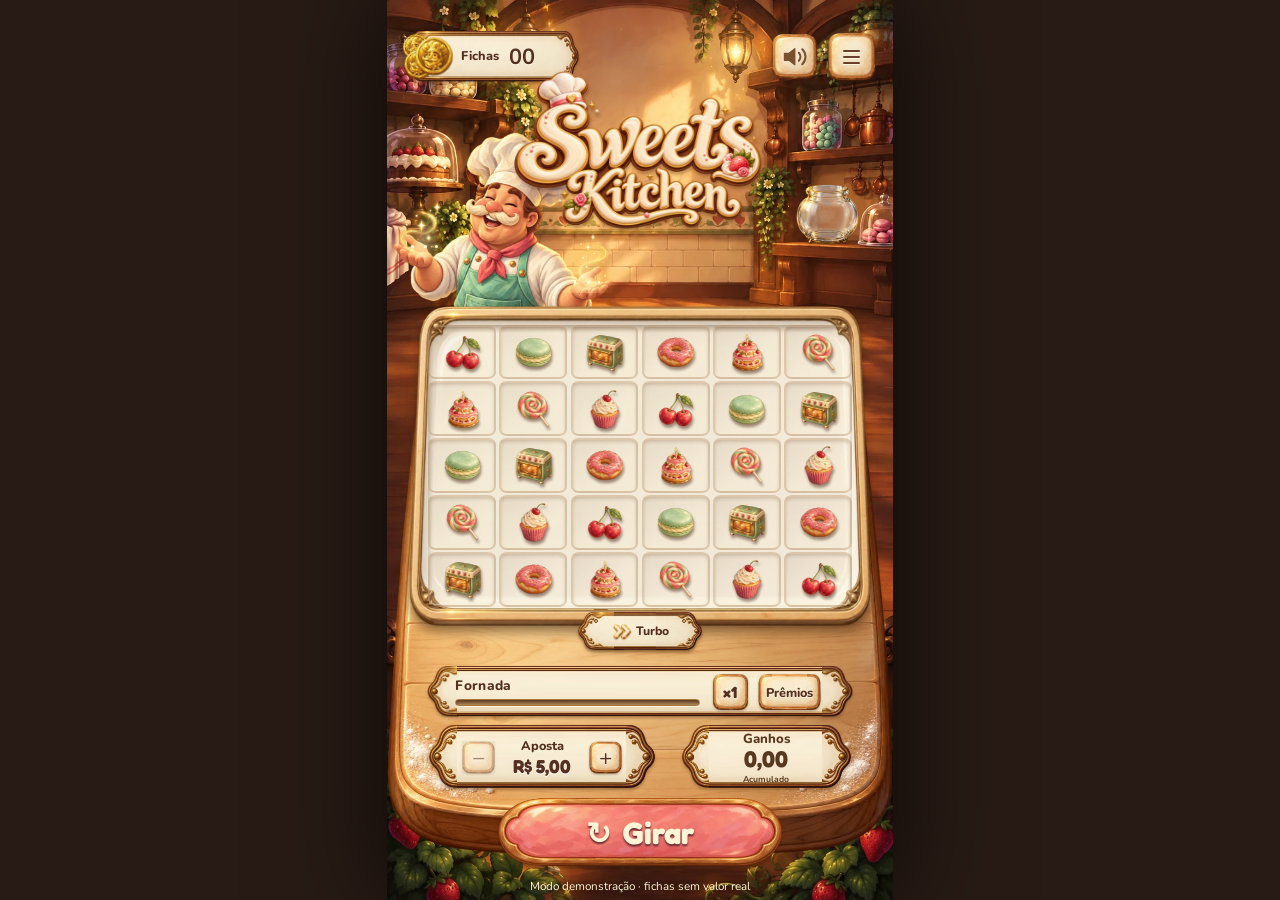
==== commit 7a99af77: "Keep landed sweets stable and restore brief loss reaction" ====
--- a/jogo/index.html
+++ b/jogo/index.html
@@ -22,7 +22,7 @@
 <meta name="twitter:description" content="Entre na confeitaria Sweets Kitchen e experimente esta demonstração interativa. Fichas fictícias, sem valor real.">
 <meta name="twitter:image" content="https://cbitran.github.io/sweets-kitchen-demo/assets/social/sweets-kitchen-cover-v2.jpg">
 <meta name="twitter:image:alt" content="Logo Sweets Kitchen e chef na confeitaria.">
-<link rel="stylesheet" href="game.css?v=20261010-speaker1"><link rel="stylesheet" href="refinement.css?v=20261010-speaker1"><link rel="stylesheet" href="panels.css?v=20261010-speaker1"><link rel="stylesheet" href="living-scene.css?v=20261010-speaker1"><link rel="stylesheet" href="unified-materials.css?v=20261010-speaker1"><link rel="stylesheet" href="prizes.css?v=20261010-speaker1"><script defer src="round-engine.js?v=20261010-speaker1"></script><script defer src="music.js?v=20261010-speaker1"></script><script defer src="game.js?v=20261010-speaker1"></script><script defer src="rewards.js?v=20261010-speaker1"></script><script defer src="ambient.js?v=20261010-speaker1"></script><script defer src="startup.js?v=20261010-speaker1"></script></head>
+<link rel="stylesheet" href="game.css?v=20261010-settle1"><link rel="stylesheet" href="refinement.css?v=20261010-settle1"><link rel="stylesheet" href="panels.css?v=20261010-settle1"><link rel="stylesheet" href="living-scene.css?v=20261010-settle1"><link rel="stylesheet" href="unified-materials.css?v=20261010-settle1"><link rel="stylesheet" href="prizes.css?v=20261010-settle1"><script defer src="round-engine.js?v=20261010-settle1"></script><script defer src="music.js?v=20261010-settle1"></script><script defer src="game.js?v=20261010-settle1"></script><script defer src="rewards.js?v=20261010-settle1"></script><script defer src="ambient.js?v=20261010-settle1"></script><script defer src="startup.js?v=20261010-settle1"></script></head>
 <body>
 <main class="game" id="game" aria-label="Sweets Kitchen" data-boot="loading" aria-busy="true">
   <div class="lantern-clean-plate" aria-hidden="true"></div><div class="hanging-lantern hanging-lantern-left" aria-hidden="true"></div><div class="hanging-lantern hanging-lantern-right" aria-hidden="true"></div>
--- a/jogo/living-scene.css
+++ b/jogo/living-scene.css
@@ -210,3 +210,7 @@
 .coin-speed-trail path:nth-child(2){stroke:#ffc868;stroke-width:1.8;opacity:.55}
 .coin-speed-trail path:nth-child(3){stroke:#fff3bf;stroke-width:.8;opacity:.9}
 @media(prefers-reduced-motion:reduce){.coin-speed-trail{display:none}}
+
+/* A landed sweet keeps the same geometry when a match is highlighted. */
++.grid .cell img,.grid .cell.highlight img,.grid.has-match .cell.highlight img{transform:translateY(0)}
++
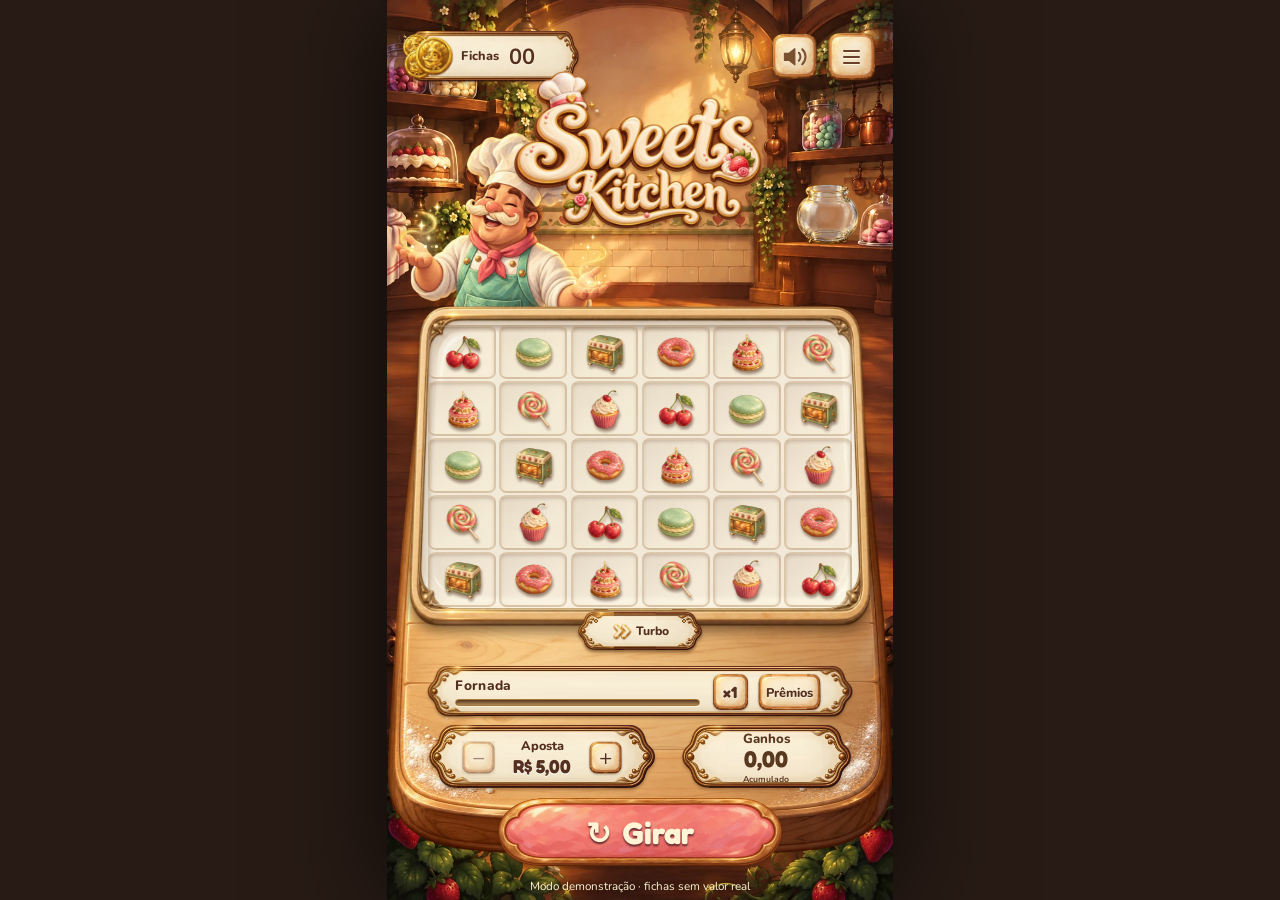
==== commit 67f41433: "Blend ornamental plate caps into center without hard color seams" ====
--- a/jogo/index.html
+++ b/jogo/index.html
@@ -22,7 +22,7 @@
 <meta name="twitter:description" content="Entre na confeitaria Sweets Kitchen e experimente esta demonstração interativa. Fichas fictícias, sem valor real.">
 <meta name="twitter:image" content="https://cbitran.github.io/sweets-kitchen-demo/assets/social/sweets-kitchen-cover-v2.jpg">
 <meta name="twitter:image:alt" content="Logo Sweets Kitchen e chef na confeitaria.">
-<link rel="stylesheet" href="game.css?v=20261010-settle1"><link rel="stylesheet" href="refinement.css?v=20261010-settle1"><link rel="stylesheet" href="panels.css?v=20261010-settle1"><link rel="stylesheet" href="living-scene.css?v=20261010-settle1"><link rel="stylesheet" href="unified-materials.css?v=20261010-settle1"><link rel="stylesheet" href="prizes.css?v=20261010-settle1"><script defer src="round-engine.js?v=20261010-settle1"></script><script defer src="music.js?v=20261010-settle1"></script><script defer src="game.js?v=20261010-settle1"></script><script defer src="rewards.js?v=20261010-settle1"></script><script defer src="ambient.js?v=20261010-settle1"></script><script defer src="startup.js?v=20261010-settle1"></script></head>
+<link rel="stylesheet" href="game.css?v=20261010-plates1"><link rel="stylesheet" href="refinement.css?v=20261010-plates1"><link rel="stylesheet" href="panels.css?v=20261010-plates1"><link rel="stylesheet" href="living-scene.css?v=20261010-plates1"><link rel="stylesheet" href="unified-materials.css?v=20261010-plates1"><link rel="stylesheet" href="prizes.css?v=20261010-plates1"><script defer src="round-engine.js?v=20261010-plates1"></script><script defer src="music.js?v=20261010-plates1"></script><script defer src="game.js?v=20261010-plates1"></script><script defer src="rewards.js?v=20261010-plates1"></script><script defer src="ambient.js?v=20261010-plates1"></script><script defer src="startup.js?v=20261010-plates1"></script></head>
 <body>
 <main class="game" id="game" aria-label="Sweets Kitchen" data-boot="loading" aria-busy="true">
   <div class="lantern-clean-plate" aria-hidden="true"></div><div class="hanging-lantern hanging-lantern-left" aria-hidden="true"></div><div class="hanging-lantern hanging-lantern-right" aria-hidden="true"></div>
--- a/jogo/unified-materials.css
+++ b/jogo/unified-materials.css
@@ -211,8 +211,9 @@
 .controls .bet{position:relative}
 .winnings-panel:before{content:none}
 .material-frame{position:absolute!important;inset:0;display:block;z-index:-1;pointer-events:none;line-height:0!important}
-.material-frame:before,.material-frame:after{content:"";position:absolute;top:0;bottom:0;width:7cqw;background:var(--ornate-plate) left center/auto 214% no-repeat}
-.material-frame:before{left:0}.material-frame:after{right:0;background-position:right center}
+.material-frame:before,.material-frame:after{content:"";position:absolute;top:0;bottom:0;width:11cqw;z-index:1;background:var(--ornate-plate) left center/auto 214% no-repeat}
+.material-frame:before{left:0;mask-image:linear-gradient(to right,#000 0 6.8cqw,transparent 11cqw);-webkit-mask-image:linear-gradient(to right,#000 0 6.8cqw,transparent 11cqw)}
+.material-frame:after{right:0;background-position:right center;mask-image:linear-gradient(to left,#000 0 6.8cqw,transparent 11cqw);-webkit-mask-image:linear-gradient(to left,#000 0 6.8cqw,transparent 11cqw)}
 .material-frame>i{position:absolute;inset:0 6.8cqw;background:var(--ornate-plate) center/1000% 214% no-repeat}
 .game>.round-tools{top:74%;height:5.8%;padding:1.2cqw 6.5cqw;gap:1.2cqw}
 .game>.controls:not(.scene-turbo){top:80.6%;height:7.2%;gap:3%}
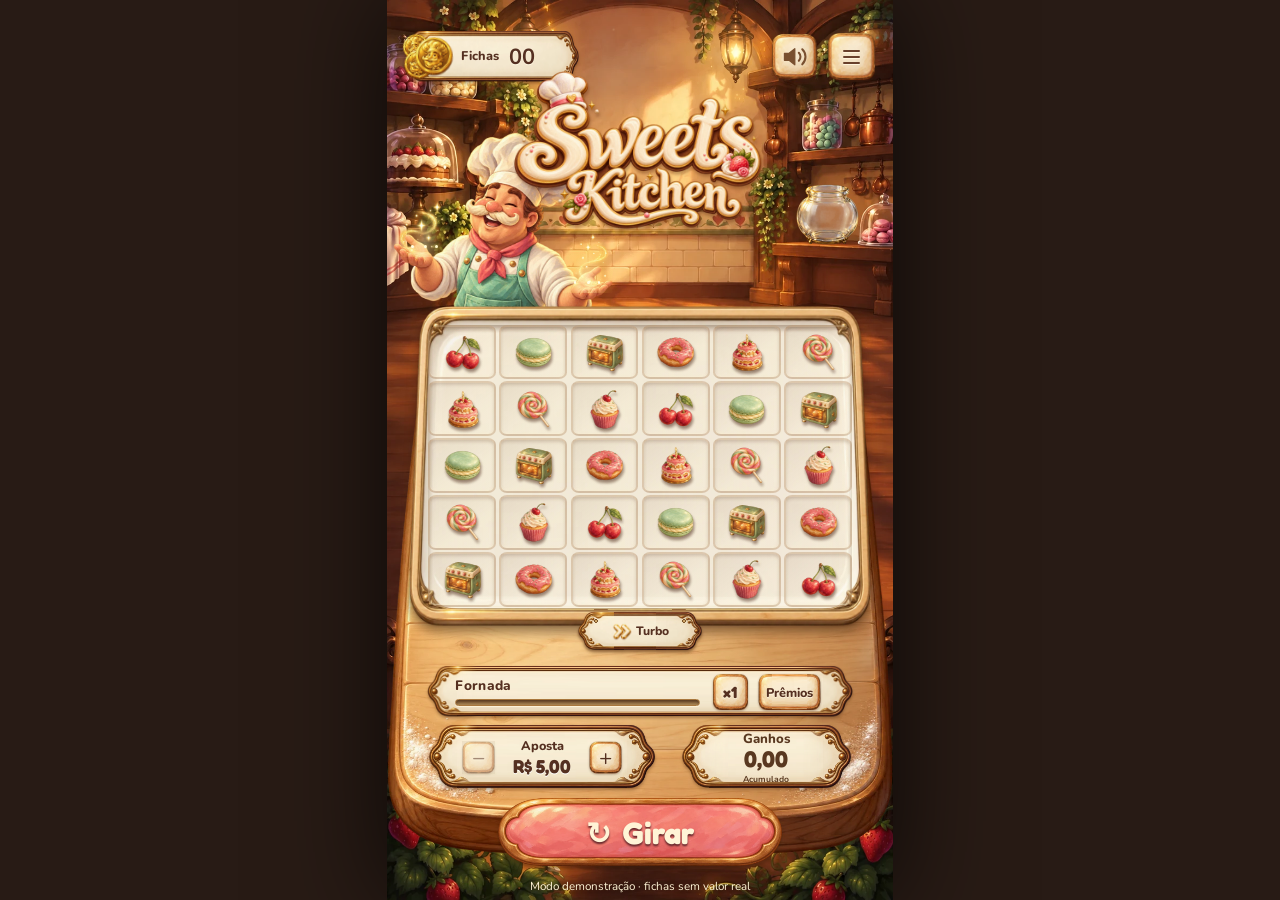
==== commit 71dad4b6: "Keep chef cheering continuously until his expression changes" ====
--- a/jogo/index.html
+++ b/jogo/index.html
@@ -22,7 +22,7 @@
 <meta name="twitter:description" content="Entre na confeitaria Sweets Kitchen e experimente esta demonstração interativa. Fichas fictícias, sem valor real.">
 <meta name="twitter:image" content="https://cbitran.github.io/sweets-kitchen-demo/assets/social/sweets-kitchen-cover-v2.jpg">
 <meta name="twitter:image:alt" content="Logo Sweets Kitchen e chef na confeitaria.">
-<link rel="stylesheet" href="game.css?v=20261010-plates1"><link rel="stylesheet" href="refinement.css?v=20261010-plates1"><link rel="stylesheet" href="panels.css?v=20261010-plates1"><link rel="stylesheet" href="living-scene.css?v=20261010-plates1"><link rel="stylesheet" href="unified-materials.css?v=20261010-plates1"><link rel="stylesheet" href="prizes.css?v=20261010-plates1"><script defer src="round-engine.js?v=20261010-plates1"></script><script defer src="music.js?v=20261010-plates1"></script><script defer src="game.js?v=20261010-plates1"></script><script defer src="rewards.js?v=20261010-plates1"></script><script defer src="ambient.js?v=20261010-plates1"></script><script defer src="startup.js?v=20261010-plates1"></script></head>
+<link rel="stylesheet" href="game.css?v=20261010-cheer1"><link rel="stylesheet" href="refinement.css?v=20261010-cheer1"><link rel="stylesheet" href="panels.css?v=20261010-cheer1"><link rel="stylesheet" href="living-scene.css?v=20261010-cheer1"><link rel="stylesheet" href="unified-materials.css?v=20261010-cheer1"><link rel="stylesheet" href="prizes.css?v=20261010-cheer1"><script defer src="round-engine.js?v=20261010-cheer1"></script><script defer src="music.js?v=20261010-cheer1"></script><script defer src="game.js?v=20261010-cheer1"></script><script defer src="rewards.js?v=20261010-cheer1"></script><script defer src="ambient.js?v=20261010-cheer1"></script><script defer src="startup.js?v=20261010-cheer1"></script></head>
 <body>
 <main class="game" id="game" aria-label="Sweets Kitchen" data-boot="loading" aria-busy="true">
   <div class="lantern-clean-plate" aria-hidden="true"></div><div class="hanging-lantern hanging-lantern-left" aria-hidden="true"></div><div class="hanging-lantern hanging-lantern-right" aria-hidden="true"></div>
--- a/jogo/refinement.css
+++ b/jogo/refinement.css
@@ -55,7 +55,7 @@
 
 /* Chef junto da marca, com a cintura escondida no encontro com a bancada. */
 .game>.chef{top:16%;left:1%;mask-image:linear-gradient(#000 0%,#000 72%,transparent 84%)}
-.game.celebrating>.chef{animation:chef-cheer 1100ms ease-in-out 2}
+.game[data-chef-pose=comemorando]>.chef{animation:chef-cheer 1100ms ease-in-out infinite}
 @keyframes chef-cheer{0%,100%{transform:translateY(0) rotate(0)}35%{transform:translateY(-2.8%) rotate(-2deg)}70%{transform:translateY(-1%) rotate(1.5deg)}}
 
 /* Estrelas nas combinações; camada independente para não cortar nas células. */
@@ -63,7 +63,7 @@
 .win-star{position:absolute;width:3.6cqw;height:3.6cqw;background:linear-gradient(135deg,#fffbe5 12%,#ffe896 40%,#e7a32e 80%);clip-path:polygon(50% 0,62% 34%,98% 35%,70% 57%,80% 94%,50% 72%,20% 94%,30% 57%,2% 35%,38% 34%);will-change:transform,opacity}
 .grid.has-match .cell.highlight{animation:winning-glow calc(620ms * var(--motion-speed,1)) ease-in-out 2}
 @keyframes winning-glow{0%,100%{box-shadow:inset 0 0 0 1px #fff9e2,0 0 8px #f8bf5277}50%{box-shadow:inset 0 0 14px #ffe6a6,0 0 16px #ffd36ecc}}
-@media(prefers-reduced-motion:reduce){.win-effects{display:none}.game.celebrating>.chef,.grid.has-match .cell.highlight{animation:none}}
+@media(prefers-reduced-motion:reduce){.win-effects{display:none}.game[data-chef-pose=comemorando]>.chef,.grid.has-match .cell.highlight{animation:none}}
 
 /* Peças elevadas sobre cavidades rasas, com folga para o pulso vencedor.
    Posicionamento absoluto evita que o tamanho intrínseco das artes expanda a célula.
